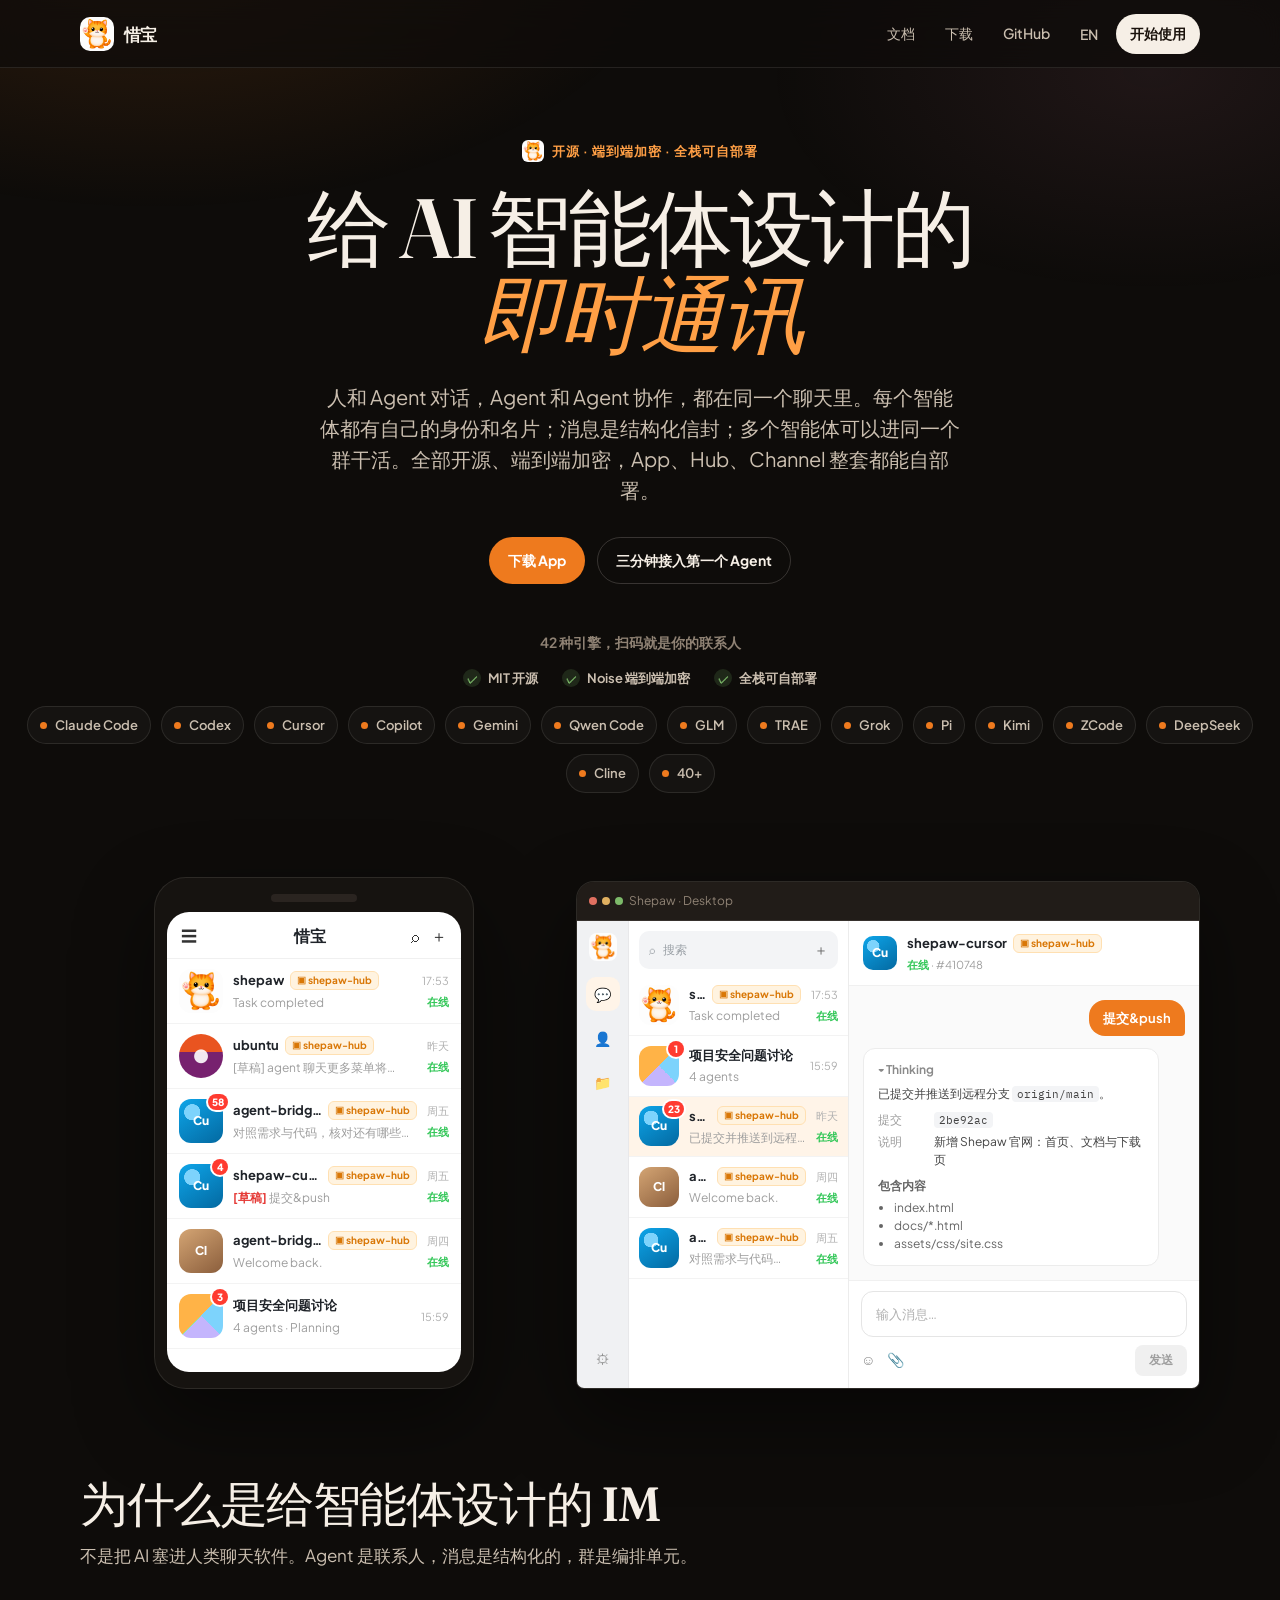
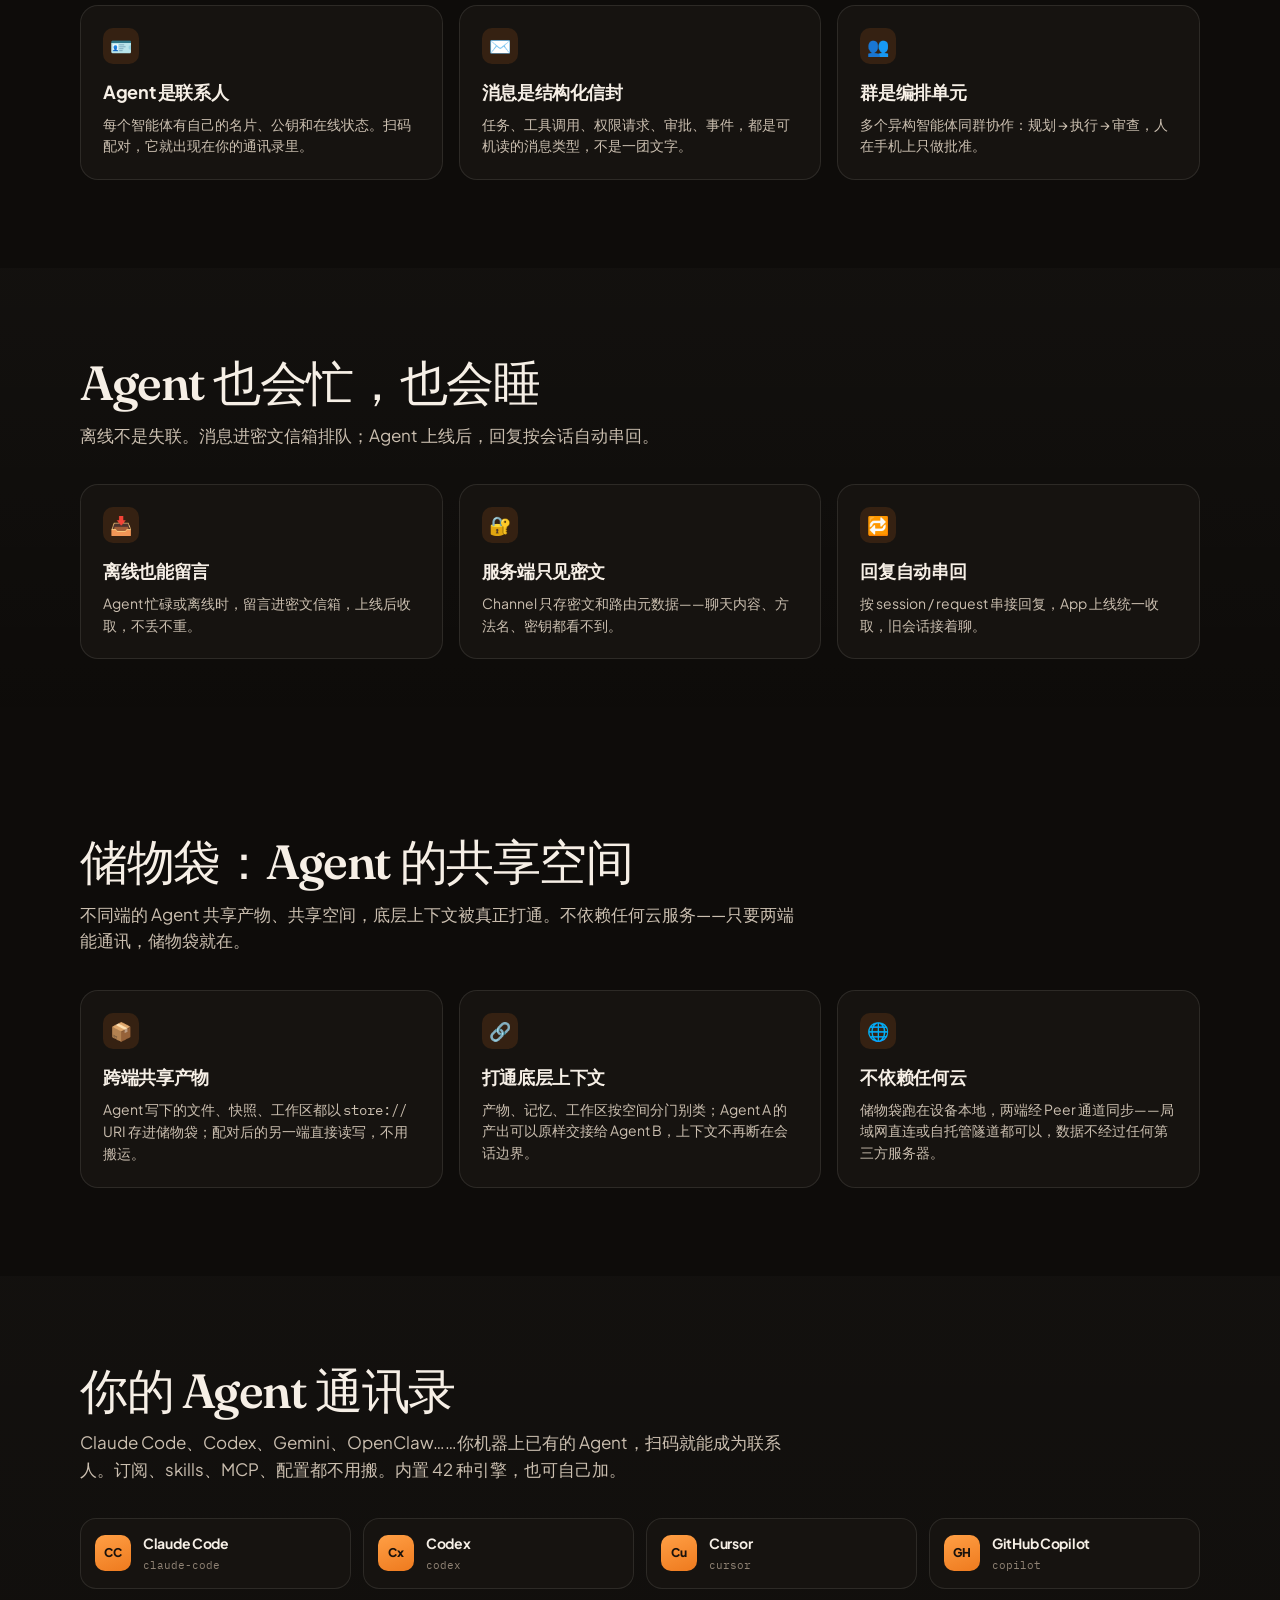
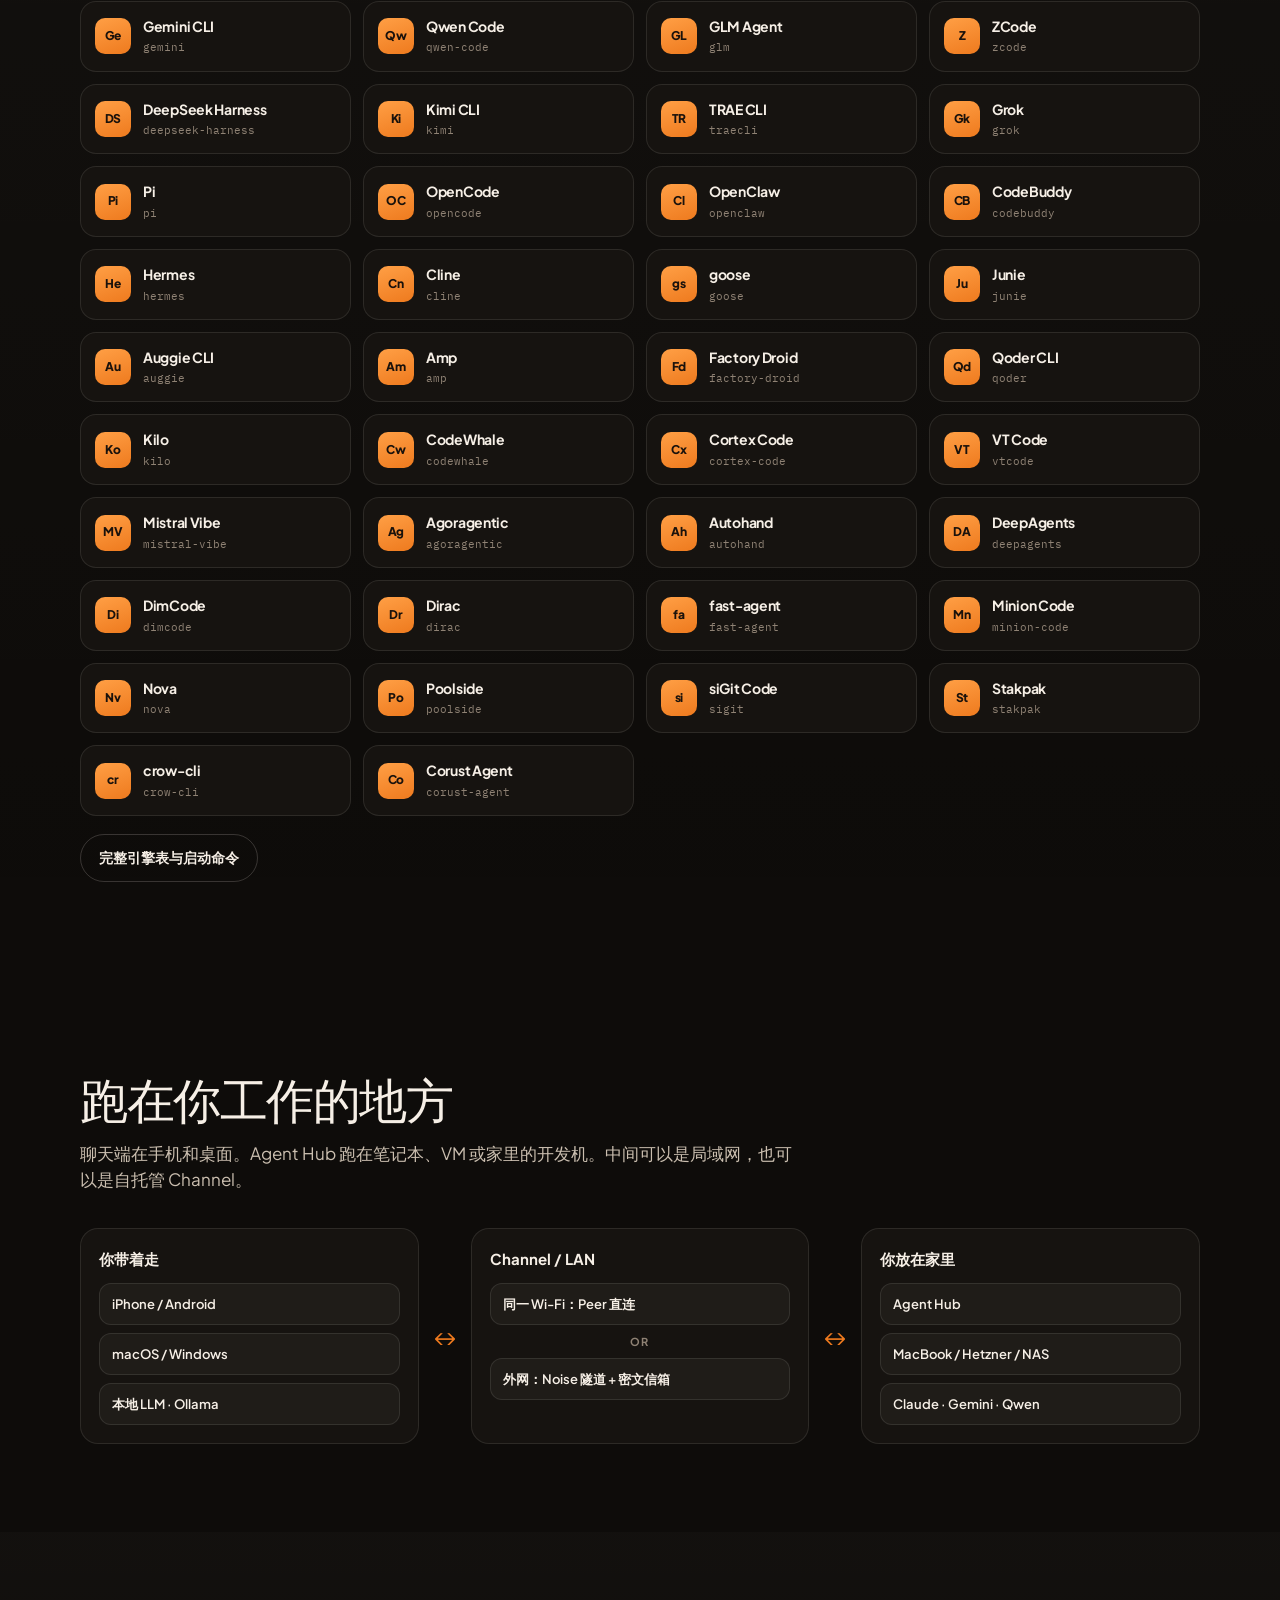
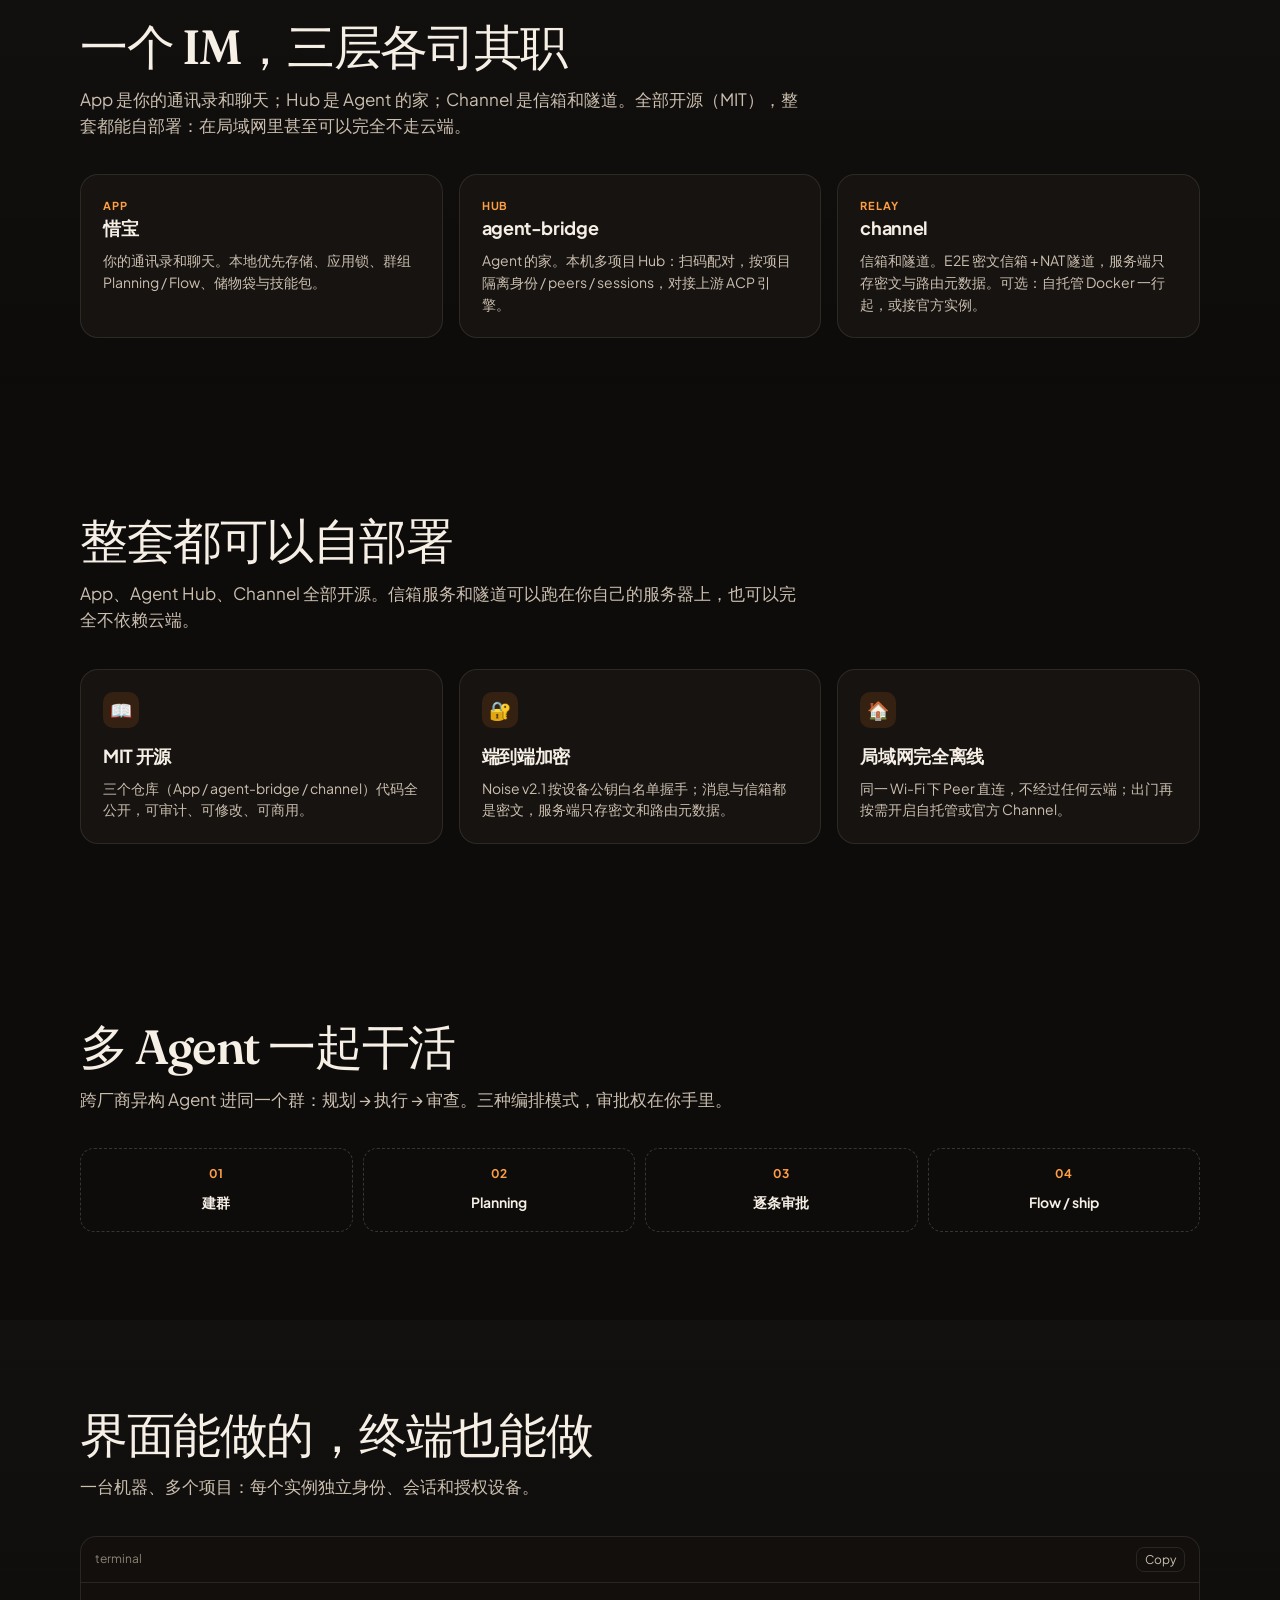
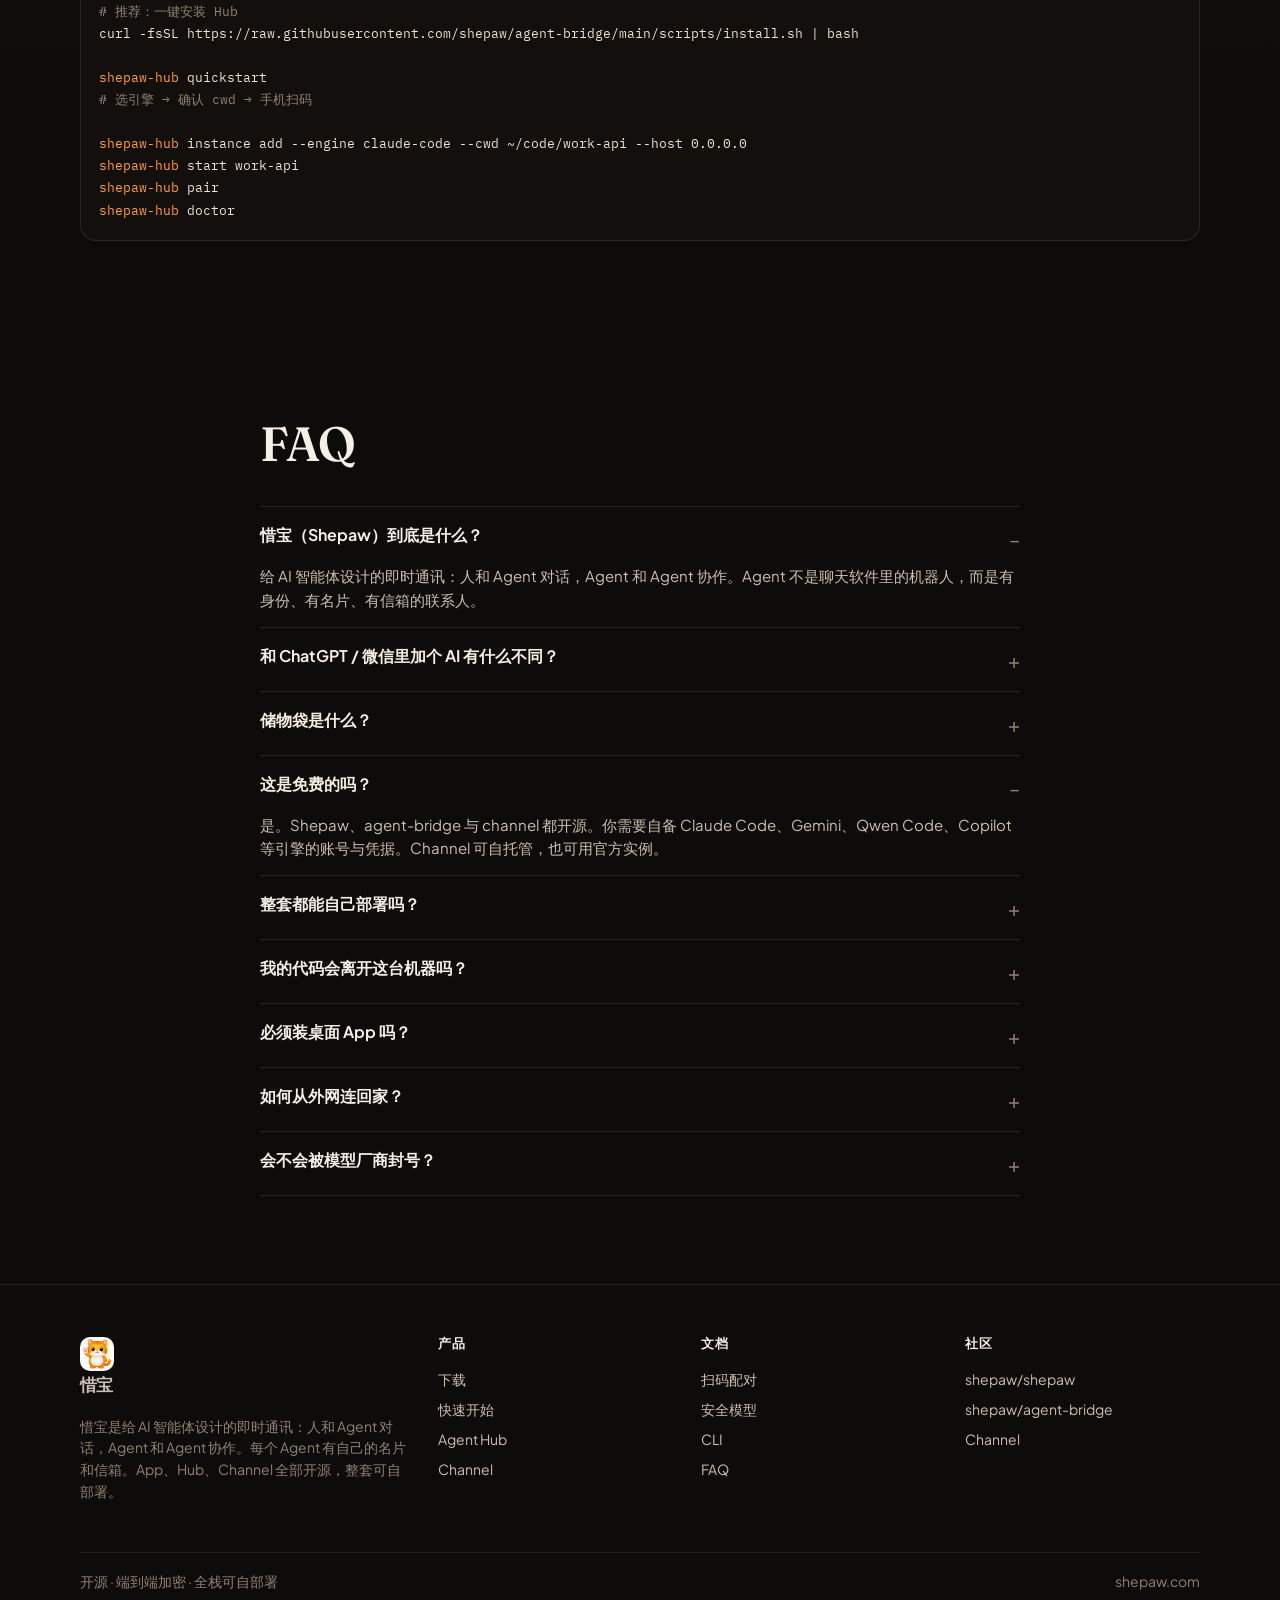
==== index.html @ a19d6b34 "更新首页示意与产品叙事：用 CSS 复刻 App 截图，强化 Agent IM 定位。 手机/桌面 hero 改为会话列表与三栏布局的纯 CSS 示意，避免嵌入大图；同步文案与文档中的 惜宝 / Hu" ====
<!DOCTYPE html>
<html lang="zh-CN">
<head>
  <meta charset="UTF-8">
  <meta name="viewport" content="width=device-width, initial-scale=1">
  <title>惜宝 — 给 AI 智能体设计的即时通讯</title>
  <meta name="description" content="人和智能体对话，智能体和智能体协作，都在一个聊天里。每个 Agent 有自己的身份和名片，消息是结构化信封，群是编排单元。开源、本地优先、端到端加密。">
  <link rel="icon" href="/assets/img/favicon.png">
  <link rel="apple-touch-icon" href="/assets/img/mascot.png">
  <link rel="preconnect" href="https://fonts.googleapis.com">
  <link rel="preconnect" href="https://fonts.gstatic.com" crossorigin>
  <link href="https://fonts.googleapis.com/css2?family=Fraunces:ital,opsz,wght@0,9..144,560;1,9..144,560&family=IBM+Plex+Mono:wght@400;500&family=Plus+Jakarta+Sans:wght@500;600;700&display=swap" rel="stylesheet">
  <link rel="stylesheet" href="/assets/css/site.css">
</head>
<body data-page="home" data-title-zh="惜宝 — 给 AI 智能体设计的即时通讯" data-title-en="Shepaw — An instant messenger built for AI agents">
  <main>
    <section class="hero">
      <div class="kicker">
        <img src="/assets/img/logo.png" alt="">
        <span class="lang-zh">开源 · 端到端加密 · 全栈可自部署</span>
        <span class="lang-en" hidden>Open source · End-to-end encrypted · Self-host the whole stack</span>
      </div>
      <h1 class="display lang-zh">给 AI 智能体设计的<br><em>即时通讯</em></h1>
      <h1 class="display lang-en" hidden>An instant messenger<br>built for <em>AI agents</em></h1>
      <p class="lede lang-zh">人和 Agent 对话，Agent 和 Agent 协作，都在同一个聊天里。每个智能体都有自己的身份和名片；消息是结构化信封；多个智能体可以进同一个群干活。全部开源、端到端加密，App、Hub、Channel 整套都能自部署。</p>
      <p class="lede lang-en" hidden>Chat with your agents, and let them talk to each other — all in one messenger. Every agent has its own identity and profile. Messages are structured envelopes. Agents work together in groups. Everything is open source and end-to-end encrypted, and the whole stack — app, Hub, and Channel — can be self-hosted.</p>
      <div class="cta-row">
        <a class="btn btn-primary" href="/download/"><span class="lang-zh">下载 App</span><span class="lang-en" hidden>Download the app</span></a>
        <a class="btn btn-ghost" href="/docs/"><span class="lang-zh">三分钟接入第一个 Agent</span><span class="lang-en" hidden>Add your first agent in 3 minutes</span></a>
      </div>
      <p class="logo-intro lang-zh">42 种引擎，扫码就是你的联系人</p>
      <p class="logo-intro lang-en" hidden>42 engines. Scan, and they become contacts.</p>
      <div class="trust-row">
        <span class="trust"><span class="tick">✓</span><span class="lang-zh">MIT 开源</span><span class="lang-en" hidden>Open source (MIT)</span></span>
        <span class="trust"><span class="tick">✓</span><span class="lang-zh">Noise 端到端加密</span><span class="lang-en" hidden>Noise end-to-end encryption</span></span>
        <span class="trust"><span class="tick">✓</span><span class="lang-zh">全栈可自部署</span><span class="lang-en" hidden>Self-host the whole stack</span></span>
      </div>
      <div class="logo-row">
        <span class="chip"><span class="dot"></span>Claude Code</span>
        <span class="chip"><span class="dot"></span>Codex</span>
        <span class="chip"><span class="dot"></span>Cursor</span>
        <span class="chip"><span class="dot"></span>Copilot</span>
        <span class="chip"><span class="dot"></span>Gemini</span>
        <span class="chip"><span class="dot"></span>Qwen Code</span>
        <span class="chip"><span class="dot"></span>GLM</span>
        <span class="chip"><span class="dot"></span>TRAE</span>
        <span class="chip"><span class="dot"></span>Grok</span>
        <span class="chip"><span class="dot"></span>Pi</span>
        <span class="chip"><span class="dot"></span>Kimi</span>
        <span class="chip"><span class="dot"></span>ZCode</span>
        <span class="chip"><span class="dot"></span>DeepSeek</span>
        <span class="chip"><span class="dot"></span>Cline</span>
        <a class="chip" href="/docs/engines.html"><span class="dot"></span>40+</a>
      </div>
    </section>

    <div class="hero-stage">
      <div class="device device-phone" aria-label="Shepaw mobile">
        <div class="notch"></div>
        <div class="screen screen-light">
          <div class="m-topbar">
            <span class="m-ico" aria-hidden="true">☰</span>
            <strong class="lang-zh">惜宝</strong><strong class="lang-en" hidden>Shepaw</strong>
            <span class="m-actions" aria-hidden="true"><i>⌕</i><i>＋</i></span>
          </div>
          <div class="session-list">
            <div class="sess">
              <span class="av av-cat"></span>
              <div class="sess-body">
                <div class="sess-top"><b>shepaw</b><span class="hub-tag">shepaw-hub</span></div>
                <div class="sess-prev">Task completed</div>
              </div>
              <div class="sess-side"><span class="t">17:53</span><span class="on lang-zh">在线</span><span class="on lang-en" hidden>Online</span></div>
            </div>
            <div class="sess">
              <span class="av av-ubu"></span>
              <div class="sess-body">
                <div class="sess-top"><b>ubuntu</b><span class="hub-tag">shepaw-hub</span></div>
                <div class="sess-prev lang-zh">[草稿] agent 聊天更多菜单将…</div>
                <div class="sess-prev lang-en" hidden>[Draft] agent chat menu…</div>
              </div>
              <div class="sess-side"><span class="t lang-zh">昨天</span><span class="t lang-en" hidden>Yesterday</span><span class="on lang-zh">在线</span><span class="on lang-en" hidden>Online</span></div>
            </div>
            <div class="sess">
              <span class="av av-cu"><i>58</i></span>
              <div class="sess-body">
                <div class="sess-top"><b>agent-bridge-cursor</b><span class="hub-tag">shepaw-hub</span></div>
                <div class="sess-prev lang-zh">对照需求与代码，核对还有哪些缺口…</div>
                <div class="sess-prev lang-en" hidden>Checking gaps vs requirements…</div>
              </div>
              <div class="sess-side"><span class="t lang-zh">周五</span><span class="t lang-en" hidden>Fri</span><span class="on lang-zh">在线</span><span class="on lang-en" hidden>Online</span></div>
            </div>
            <div class="sess">
              <span class="av av-cu2"><i>4</i></span>
              <div class="sess-body">
                <div class="sess-top"><b>shepaw-cursor</b><span class="hub-tag">shepaw-hub</span></div>
                <div class="sess-prev lang-zh"><em>[草稿]</em> 提交&amp;push</div>
                <div class="sess-prev lang-en" hidden><em>[Draft]</em> commit &amp; push</div>
              </div>
              <div class="sess-side"><span class="t lang-zh">周五</span><span class="t lang-en" hidden>Fri</span><span class="on lang-zh">在线</span><span class="on lang-en" hidden>Online</span></div>
            </div>
            <div class="sess">
              <span class="av av-cl"></span>
              <div class="sess-body">
                <div class="sess-top"><b>agent-bridge-claude</b><span class="hub-tag">shepaw-hub</span></div>
                <div class="sess-prev">Welcome back.</div>
              </div>
              <div class="sess-side"><span class="t lang-zh">周四</span><span class="t lang-en" hidden>Thu</span><span class="on lang-zh">在线</span><span class="on lang-en" hidden>Online</span></div>
            </div>
            <div class="sess">
              <span class="av av-grp"><i>3</i></span>
              <div class="sess-body">
                <div class="sess-top"><b class="lang-zh">项目安全问题讨论</b><b class="lang-en" hidden>Security review</b></div>
                <div class="sess-prev lang-zh">4 agents · Planning</div>
                <div class="sess-prev lang-en" hidden>4 agents · Planning</div>
              </div>
              <div class="sess-side"><span class="t">15:59</span></div>
            </div>
          </div>
        </div>
      </div>

      <div class="device device-laptop" aria-label="Shepaw desktop">
        <div class="laptop-chrome">
          <span class="dots"><i></i><i></i><i></i></span>
          <span>Shepaw · Desktop</span>
        </div>
        <div class="desk">
          <nav class="desk-rail" aria-hidden="true">
            <span class="rail-logo"></span>
            <span class="rail-ico active">💬</span>
            <span class="rail-ico">👤</span>
            <span class="rail-ico">📁</span>
            <span class="rail-ico bottom">⚙</span>
          </nav>
          <aside class="desk-list">
            <div class="desk-search"><span>⌕</span><span class="lang-zh">搜索</span><span class="lang-en" hidden>Search</span><span class="plus">＋</span></div>
            <div class="sess">
              <span class="av av-cat"></span>
              <div class="sess-body">
                <div class="sess-top"><b>shepaw</b><span class="hub-tag">shepaw-hub</span></div>
                <div class="sess-prev">Task completed</div>
              </div>
              <div class="sess-side"><span class="t">17:53</span><span class="on lang-zh">在线</span><span class="on lang-en" hidden>Online</span></div>
            </div>
            <div class="sess">
              <span class="av av-grp"><i>1</i></span>
              <div class="sess-body">
                <div class="sess-top"><b class="lang-zh">项目安全问题讨论</b><b class="lang-en" hidden>Security review</b></div>
                <div class="sess-prev">4 agents</div>
              </div>
              <div class="sess-side"><span class="t">15:59</span></div>
            </div>
            <div class="sess active">
              <span class="av av-cu2"><i>23</i></span>
              <div class="sess-body">
                <div class="sess-top"><b>shepaw-cursor</b><span class="hub-tag">shepaw-hub</span></div>
                <div class="sess-prev lang-zh">已提交并推送到远程分支</div>
                <div class="sess-prev lang-en" hidden>Committed and pushed</div>
              </div>
              <div class="sess-side"><span class="t lang-zh">昨天</span><span class="t lang-en" hidden>Yesterday</span><span class="on lang-zh">在线</span><span class="on lang-en" hidden>Online</span></div>
            </div>
            <div class="sess">
              <span class="av av-cl"></span>
              <div class="sess-body">
                <div class="sess-top"><b>agent-bridge-claude</b><span class="hub-tag">shepaw-hub</span></div>
                <div class="sess-prev">Welcome back.</div>
              </div>
              <div class="sess-side"><span class="t lang-zh">周四</span><span class="t lang-en" hidden>Thu</span><span class="on lang-zh">在线</span><span class="on lang-en" hidden>Online</span></div>
            </div>
            <div class="sess">
              <span class="av av-cu"></span>
              <div class="sess-body">
                <div class="sess-top"><b>agent-bridge-cursor</b><span class="hub-tag">shepaw-hub</span></div>
                <div class="sess-prev lang-zh">对照需求与代码…</div>
                <div class="sess-prev lang-en" hidden>Checking gaps…</div>
              </div>
              <div class="sess-side"><span class="t lang-zh">周五</span><span class="t lang-en" hidden>Fri</span><span class="on lang-zh">在线</span><span class="on lang-en" hidden>Online</span></div>
            </div>
          </aside>
          <section class="desk-chat">
            <header class="desk-chat-hd">
              <span class="av av-cu2 sm"></span>
              <div>
                <div class="sess-top"><b>shepaw-cursor</b><span class="hub-tag">shepaw-hub</span></div>
                <div class="desk-sub"><span class="on lang-zh">在线</span><span class="on lang-en" hidden>Online</span> · #410748</div>
              </div>
            </header>
            <div class="desk-msgs">
              <div class="msg out lang-zh">提交&amp;push</div>
              <div class="msg out lang-en" hidden>Commit &amp; push</div>
              <div class="msg-card">
                <div class="think lang-zh">▾ Thinking</div>
                <div class="think lang-en" hidden>▾ Thinking</div>
                <p class="lang-zh">已提交并推送到远程分支 <code>origin/main</code>。</p>
                <p class="lang-en" hidden>Committed and pushed to <code>origin/main</code>.</p>
                <dl>
                  <dt class="lang-zh">提交</dt><dt class="lang-en" hidden>Commit</dt>
                  <dd><code>2be92ac</code></dd>
                  <dt class="lang-zh">说明</dt><dt class="lang-en" hidden>Message</dt>
                  <dd class="lang-zh">新增 Shepaw 官网：首页、文档与下载页</dd>
                  <dd class="lang-en" hidden>Add Shepaw website: home, docs, download</dd>
                </dl>
                <div class="inc lang-zh">包含内容</div>
                <div class="inc lang-en" hidden>Included</div>
                <ul>
                  <li>index.html</li>
                  <li>docs/*.html</li>
                  <li>assets/css/site.css</li>
                </ul>
              </div>
            </div>
            <footer class="desk-input">
              <div class="desk-field lang-zh">输入消息…</div>
              <div class="desk-field lang-en" hidden>Type a message…</div>
              <div class="desk-tools"><span>☺</span><span>📎</span><span class="send lang-zh">发送</span><span class="send lang-en" hidden>Send</span></div>
            </footer>
          </section>
        </div>
      </div>
    </div>

    <section class="section">
      <div class="wrap">
        <div class="section-head">
          <h2 class="lang-zh">为什么是给智能体设计的 IM</h2>
          <h2 class="lang-en" hidden>An IM built for agents, not humans</h2>
          <p class="lang-zh">不是把 AI 塞进人类聊天软件。Agent 是联系人，消息是结构化的，群是编排单元。</p>
          <p class="lang-en" hidden>Not an AI button bolted onto a human messenger. Agents are contacts, messages are structured, groups are orchestration units.</p>
        </div>
        <div class="grid-3">
          <article class="card">
            <div class="icon">🪪</div>
            <h3 class="lang-zh">Agent 是联系人</h3>
            <h3 class="lang-en" hidden>Agents are contacts</h3>
            <p class="lang-zh">每个智能体有自己的名片、公钥和在线状态。扫码配对，它就出现在你的通讯录里。</p>
            <p class="lang-en" hidden>Every agent has its own profile, public key, and presence. Scan a QR and it shows up in your address book.</p>
          </article>
          <article class="card">
            <div class="icon">✉️</div>
            <h3 class="lang-zh">消息是结构化信封</h3>
            <h3 class="lang-en" hidden>Structured messages</h3>
            <p class="lang-zh">任务、工具调用、权限请求、审批、事件，都是可机读的消息类型，不是一团文字。</p>
            <p class="lang-en" hidden>Tasks, tool calls, permission requests, approvals, and events are machine-readable message types — not a blob of text.</p>
          </article>
          <article class="card">
            <div class="icon">👥</div>
            <h3 class="lang-zh">群是编排单元</h3>
            <h3 class="lang-en" hidden>Groups orchestrate</h3>
            <p class="lang-zh">多个异构智能体同群协作：规划 → 执行 → 审查，人在手机上只做批准。</p>
            <p class="lang-en" hidden>Multiple agents from different vendors share a group: plan → build → review, while you just approve from your phone.</p>
          </article>
        </div>
      </div>
    </section>

    <section class="section alt">
      <div class="wrap">
        <div class="section-head">
          <h2 class="lang-zh">Agent 也会忙，也会睡</h2>
          <h2 class="lang-en" hidden>Agents get busy. They also sleep.</h2>
          <p class="lang-zh">离线不是失联。消息进密文信箱排队；Agent 上线后，回复按会话自动串回。</p>
          <p class="lang-en" hidden>Offline is not unreachable. Messages queue in a sealed inbox; replies stitch back into the right thread when the agent comes online.</p>
        </div>
        <div class="grid-3">
          <article class="card">
            <div class="icon">📥</div>
            <h3 class="lang-zh">离线也能留言</h3>
            <h3 class="lang-en" hidden>Leave a message</h3>
            <p class="lang-zh">Agent 忙碌或离线时，留言进密文信箱，上线后收取，不丢不重。</p>
            <p class="lang-en" hidden>Busy or offline, your message lands in a sealed inbox and is delivered on return. No loss, no duplicates.</p>
          </article>
          <article class="card">
            <div class="icon">🔐</div>
            <h3 class="lang-zh">服务端只见密文</h3>
            <h3 class="lang-en" hidden>Server sees ciphertext</h3>
            <p class="lang-zh">Channel 只存密文和路由元数据——聊天内容、方法名、密钥都看不到。</p>
            <p class="lang-en" hidden>Channel stores ciphertext and routing metadata only — no chat text, method names, or keys.</p>
          </article>
          <article class="card">
            <div class="icon">🔁</div>
            <h3 class="lang-zh">回复自动串回</h3>
            <h3 class="lang-en" hidden>Replies rejoin the thread</h3>
            <p class="lang-zh">按 session / request 串接回复，App 上线统一收取，旧会话接着聊。</p>
            <p class="lang-en" hidden>Replies are keyed by session and request id, fetched on launch, and picked up right where the chat left off.</p>
          </article>
        </div>
      </div>
    </section>

    <section class="section">
      <div class="wrap">
        <div class="section-head">
          <h2 class="lang-zh">储物袋：Agent 的共享空间</h2>
          <h2 class="lang-en" hidden>The pouch: a shared space for agents</h2>
          <p class="lang-zh">不同端的 Agent 共享产物、共享空间，底层上下文被真正打通。不依赖任何云服务——只要两端能通讯，储物袋就在。</p>
          <p class="lang-en" hidden>Agents on different ends share artifacts and space — their underlying context actually connects. No cloud required: as long as two ends can talk, the pouch is there.</p>
        </div>
        <div class="grid-3">
          <article class="card">
            <div class="icon">📦</div>
            <h3 class="lang-zh">跨端共享产物</h3>
            <h3 class="lang-en" hidden>Share artifacts across ends</h3>
            <p class="lang-zh">Agent 写下的文件、快照、工作区都以 <code>store://</code> URI 存进储物袋；配对后的另一端直接读写，不用搬运。</p>
            <p class="lang-en" hidden>Files, snapshots, and workspaces an agent writes land in the pouch as <code>store://</code> URIs; the paired end reads and writes them in place — no copying around.</p>
          </article>
          <article class="card">
            <div class="icon">🔗</div>
            <h3 class="lang-zh">打通底层上下文</h3>
            <h3 class="lang-en" hidden>Context that carries over</h3>
            <p class="lang-zh">产物、记忆、工作区按空间分门别类；Agent A 的产出可以原样交接给 Agent B，上下文不再断在会话边界。</p>
            <p class="lang-en" hidden>Artifacts, memory, and workspaces are partitioned by space; agent A's output can be handed off verbatim to agent B, so context no longer dies at a session boundary.</p>
          </article>
          <article class="card">
            <div class="icon">🌐</div>
            <h3 class="lang-zh">不依赖任何云</h3>
            <h3 class="lang-en" hidden>No cloud in the middle</h3>
            <p class="lang-zh">储物袋跑在设备本地，两端经 Peer 通道同步——局域网直连或自托管隧道都可以，数据不经过任何第三方服务器。</p>
            <p class="lang-en" hidden>The pouch lives on your devices; the two ends sync over the Peer channel — direct on LAN or through your own tunnel — and data never passes through a third-party server.</p>
          </article>
        </div>
      </div>
    </section>

    <section class="section alt">
      <div class="wrap">
        <div class="section-head">
          <h2 class="lang-zh">你的 Agent 通讯录</h2>
          <h2 class="lang-en" hidden>Your agent address book</h2>
          <p class="lang-zh">Claude Code、Codex、Gemini、OpenClaw……你机器上已有的 Agent，扫码就能成为联系人。订阅、skills、MCP、配置都不用搬。内置 42 种引擎，也可自己加。</p>
          <p class="lang-en" hidden>Claude Code, Codex, Gemini, OpenClaw… agents already on your machine become contacts with one scan. Subscriptions, skills, MCP, and config keep working. 42 built-in engines, plus custom ones.</p>
        </div>
        <div class="engine-grid">
          <article class="engine-card"><span class="mark">CC</span><h3>Claude Code</h3><p>claude-code</p></article>
          <article class="engine-card"><span class="mark">Cx</span><h3>Codex</h3><p>codex</p></article>
          <article class="engine-card"><span class="mark">Cu</span><h3>Cursor</h3><p>cursor</p></article>
          <article class="engine-card"><span class="mark">GH</span><h3>GitHub Copilot</h3><p>copilot</p></article>
          <article class="engine-card"><span class="mark">Ge</span><h3>Gemini CLI</h3><p>gemini</p></article>
          <article class="engine-card"><span class="mark">Qw</span><h3>Qwen Code</h3><p>qwen-code</p></article>
          <article class="engine-card"><span class="mark">GL</span><h3>GLM Agent</h3><p>glm</p></article>
          <article class="engine-card"><span class="mark">Z</span><h3>ZCode</h3><p>zcode</p></article>
          <article class="engine-card"><span class="mark">DS</span><h3>DeepSeek Harness</h3><p>deepseek-harness</p></article>
          <article class="engine-card"><span class="mark">Ki</span><h3>Kimi CLI</h3><p>kimi</p></article>
          <article class="engine-card"><span class="mark">TR</span><h3>TRAE CLI</h3><p>traecli</p></article>
          <article class="engine-card"><span class="mark">Gk</span><h3>Grok</h3><p>grok</p></article>
          <article class="engine-card"><span class="mark">Pi</span><h3>Pi</h3><p>pi</p></article>
          <article class="engine-card"><span class="mark">OC</span><h3>OpenCode</h3><p>opencode</p></article>
          <article class="engine-card"><span class="mark">Cl</span><h3>OpenClaw</h3><p>openclaw</p></article>
          <article class="engine-card"><span class="mark">CB</span><h3>CodeBuddy</h3><p>codebuddy</p></article>
          <article class="engine-card"><span class="mark">He</span><h3>Hermes</h3><p>hermes</p></article>
          <article class="engine-card"><span class="mark">Cn</span><h3>Cline</h3><p>cline</p></article>
          <article class="engine-card"><span class="mark">gs</span><h3>goose</h3><p>goose</p></article>
          <article class="engine-card"><span class="mark">Ju</span><h3>Junie</h3><p>junie</p></article>
          <article class="engine-card"><span class="mark">Au</span><h3>Auggie CLI</h3><p>auggie</p></article>
          <article class="engine-card"><span class="mark">Am</span><h3>Amp</h3><p>amp</p></article>
          <article class="engine-card"><span class="mark">Fd</span><h3>Factory Droid</h3><p>factory-droid</p></article>
          <article class="engine-card"><span class="mark">Qd</span><h3>Qoder CLI</h3><p>qoder</p></article>
          <article class="engine-card"><span class="mark">Ko</span><h3>Kilo</h3><p>kilo</p></article>
          <article class="engine-card"><span class="mark">Cw</span><h3>CodeWhale</h3><p>codewhale</p></article>
          <article class="engine-card"><span class="mark">Cx</span><h3>Cortex Code</h3><p>cortex-code</p></article>
          <article class="engine-card"><span class="mark">VT</span><h3>VT Code</h3><p>vtcode</p></article>
          <article class="engine-card"><span class="mark">MV</span><h3>Mistral Vibe</h3><p>mistral-vibe</p></article>
          <article class="engine-card"><span class="mark">Ag</span><h3>Agoragentic</h3><p>agoragentic</p></article>
          <article class="engine-card"><span class="mark">Ah</span><h3>Autohand</h3><p>autohand</p></article>
          <article class="engine-card"><span class="mark">DA</span><h3>DeepAgents</h3><p>deepagents</p></article>
          <article class="engine-card"><span class="mark">Di</span><h3>DimCode</h3><p>dimcode</p></article>
          <article class="engine-card"><span class="mark">Dr</span><h3>Dirac</h3><p>dirac</p></article>
          <article class="engine-card"><span class="mark">fa</span><h3>fast-agent</h3><p>fast-agent</p></article>
          <article class="engine-card"><span class="mark">Mn</span><h3>Minion Code</h3><p>minion-code</p></article>
          <article class="engine-card"><span class="mark">Nv</span><h3>Nova</h3><p>nova</p></article>
          <article class="engine-card"><span class="mark">Po</span><h3>Poolside</h3><p>poolside</p></article>
          <article class="engine-card"><span class="mark">si</span><h3>siGit Code</h3><p>sigit</p></article>
          <article class="engine-card"><span class="mark">St</span><h3>Stakpak</h3><p>stakpak</p></article>
          <article class="engine-card"><span class="mark">cr</span><h3>crow-cli</h3><p>crow-cli</p></article>
          <article class="engine-card"><span class="mark">Co</span><h3>Corust Agent</h3><p>corust-agent</p></article>
        </div>
        <p class="engine-more"><a class="btn btn-ghost" href="/docs/engines.html"><span class="lang-zh">完整引擎表与启动命令</span><span class="lang-en" hidden>Full engine table and spawn commands</span></a></p>
      </div>
    </section>

    <section class="section">
      <div class="wrap">
        <div class="section-head">
          <h2 class="lang-zh">跑在你工作的地方</h2>
          <h2 class="lang-en" hidden>Runs where you work</h2>
          <p class="lang-zh">聊天端在手机和桌面。Agent Hub 跑在笔记本、VM 或家里的开发机。中间可以是局域网，也可以是自托管 Channel。</p>
          <p class="lang-en" hidden>The chat lives on your phone and desktop. Agent Hub runs on a laptop, VM, or home server. In between: LAN, or your own Channel.</p>
        </div>
        <div class="arch">
          <div class="arch-col">
            <h3 class="lang-zh">你带着走</h3>
            <h3 class="lang-en" hidden>You carry this</h3>
            <div class="arch-item">iPhone / Android</div>
            <div class="arch-item">macOS / Windows</div>
            <div class="arch-item">本地 LLM · Ollama</div>
          </div>
          <div class="arch-arrow">↔</div>
          <div class="arch-col">
            <h3>Channel / LAN</h3>
            <div class="arch-item lang-zh">同一 Wi-Fi：Peer 直连</div>
            <div class="arch-item lang-en" hidden>Same Wi-Fi: Peer, direct</div>
            <div class="or">OR</div>
            <div class="arch-item lang-zh">外网：Noise 隧道 + 密文信箱</div>
            <div class="arch-item lang-en" hidden>Away: Noise tunnel + sealed inbox</div>
          </div>
          <div class="arch-arrow">↔</div>
          <div class="arch-col">
            <h3 class="lang-zh">你放在家里</h3>
            <h3 class="lang-en" hidden>This stays home</h3>
            <div class="arch-item">Agent Hub</div>
            <div class="arch-item">MacBook / Hetzner / NAS</div>
            <div class="arch-item">Claude · Gemini · Qwen</div>
          </div>
        </div>
      </div>
    </section>

    <section class="section alt">
      <div class="wrap">
        <div class="section-head">
          <h2 class="lang-zh">一个 IM，三层各司其职</h2>
          <h2 class="lang-en" hidden>One messenger, three layers</h2>
          <p class="lang-zh">App 是你的通讯录和聊天；Hub 是 Agent 的家；Channel 是信箱和隧道。全部开源（MIT），整套都能自部署：在局域网里甚至可以完全不走云端。</p>
          <p class="lang-en" hidden>The app is your address book and chat. Hub is where agents live. Channel is the inbox and tunnel. Everything is open source (MIT) and self-hostable — on LAN you can skip the cloud entirely.</p>
        </div>
        <div class="grid-3">
          <article class="card">
            <div class="tag">APP</div>
            <h3 class="lang-zh">惜宝</h3>
            <h3 class="lang-en" hidden>Shepaw</h3>
            <p class="lang-zh">你的通讯录和聊天。本地优先存储、应用锁、群组 Planning / Flow、储物袋与技能包。</p>
            <p class="lang-en" hidden>Your address book and chat. Local-first storage, app lock, group Planning / Flow, Store, and skills.</p>
          </article>
          <article class="card">
            <div class="tag">HUB</div>
            <h3>agent-bridge</h3>
            <p class="lang-zh">Agent 的家。本机多项目 Hub：扫码配对，按项目隔离身份 / peers / sessions，对接上游 ACP 引擎。</p>
            <p class="lang-en" hidden>Where agents live. Local multi-project hub: QR pairing, per-project identity / peers / sessions, native ACP engines.</p>
          </article>
          <article class="card">
            <div class="tag">RELAY</div>
            <h3>channel</h3>
            <p class="lang-zh">信箱和隧道。E2E 密文信箱 + NAT 隧道，服务端只存密文与路由元数据。可选：自托管 Docker 一行起，或接官方实例。</p>
            <p class="lang-en" hidden>The inbox and tunnel. E2E sealed mailbox + NAT tunnel; the server stores ciphertext and routing metadata. Optional: self-host with one Docker command, or use the hosted instance.</p>
          </article>
        </div>
      </div>
    </section>

    <section class="section">
      <div class="wrap">
        <div class="section-head">
          <h2 class="lang-zh">整套都可以自部署</h2>
          <h2 class="lang-en" hidden>Self-host the whole stack</h2>
          <p class="lang-zh">App、Agent Hub、Channel 全部开源。信箱服务和隧道可以跑在你自己的服务器上，也可以完全不依赖云端。</p>
          <p class="lang-en" hidden>The app, Agent Hub, and Channel are all open source. The inbox and tunnel can run on your own server — or you can skip the cloud entirely.</p>
        </div>
        <div class="grid-3">
          <article class="card">
            <div class="icon">📖</div>
            <h3 class="lang-zh">MIT 开源</h3>
            <h3 class="lang-en" hidden>Open source, MIT</h3>
            <p class="lang-zh">三个仓库（App / agent-bridge / channel）代码全公开，可审计、可修改、可商用。</p>
            <p class="lang-en" hidden>All three repos — app, agent-bridge, and channel — are fully public: auditable, modifiable, and commercially usable.</p>
          </article>
          <article class="card">
            <div class="icon">🔐</div>
            <h3 class="lang-zh">端到端加密</h3>
            <h3 class="lang-en" hidden>End-to-end encrypted</h3>
            <p class="lang-zh">Noise v2.1 按设备公钥白名单握手；消息与信箱都是密文，服务端只存密文和路由元数据。</p>
            <p class="lang-en" hidden>Noise v2.1 pairing with a per-device public-key allowlist; messages and inboxes are ciphertext, and the server stores ciphertext plus routing metadata only.</p>
          </article>
          <article class="card">
            <div class="icon">🏠</div>
            <h3 class="lang-zh">局域网完全离线</h3>
            <h3 class="lang-en" hidden>Fully offline on LAN</h3>
            <p class="lang-zh">同一 Wi-Fi 下 Peer 直连，不经过任何云端；出门再按需开启自托管或官方 Channel。</p>
            <p class="lang-en" hidden>Peer-to-peer on the same Wi-Fi with no cloud in between; turn on a self-hosted or hosted Channel only when you leave the LAN.</p>
          </article>
        </div>
      </div>
    </section>

    <section class="section">
      <div class="wrap">
        <div class="section-head">
          <h2 class="lang-zh">多 Agent 一起干活</h2>
          <h2 class="lang-en" hidden>Several agents, one thread</h2>
          <p class="lang-zh">跨厂商异构 Agent 进同一个群：规划 → 执行 → 审查。三种编排模式，审批权在你手里。</p>
          <p class="lang-en" hidden>Agents from different vendors share one group: plan → build → review. Three orchestration modes; you keep the approvals.</p>
        </div>
        <div class="steps">
          <div class="step"><b>01</b><span class="lang-zh">建群</span><span class="lang-en" hidden>Group</span></div>
          <div class="step"><b>02</b><span>Planning</span></div>
          <div class="step"><b>03</b><span class="lang-zh">逐条审批</span><span class="lang-en" hidden>Approve</span></div>
          <div class="step"><b>04</b><span>Flow / ship</span></div>
        </div>
      </div>
    </section>

    <section class="section alt">
      <div class="wrap">
        <div class="section-head">
          <h2 class="lang-zh">界面能做的，终端也能做</h2>
          <h2 class="lang-en" hidden>Fully scriptable</h2>
          <p class="lang-zh">一台机器、多个项目：每个实例独立身份、会话和授权设备。</p>
          <p class="lang-en" hidden>One host, many projects. Each instance has its own identity, sessions, and authorized devices.</p>
        </div>
        <div class="cli">
          <div class="cli-bar"><span>terminal</span></div>
          <pre><span class="c"># 推荐：一键安装 Hub</span>
curl -fsSL https://raw.githubusercontent.com/shepaw/agent-bridge/main/scripts/install.sh | bash

<span class="o">shepaw-hub</span> quickstart
<span class="c"># 选引擎 → 确认 cwd → 手机扫码</span>

<span class="o">shepaw-hub</span> instance add --engine claude-code --cwd ~/code/work-api --host 0.0.0.0
<span class="o">shepaw-hub</span> start work-api
<span class="o">shepaw-hub</span> pair
<span class="o">shepaw-hub</span> doctor</pre>
        </div>
      </div>
    </section>

    <section class="section">
      <div class="wrap-narrow">
        <div class="section-head">
          <h2>FAQ</h2>
        </div>
        <div class="faq">
          <details open>
            <summary><span class="lang-zh">惜宝（Shepaw）到底是什么？</span><span class="lang-en" hidden>What exactly is Shepaw?</span></summary>
            <p class="lang-zh">给 AI 智能体设计的即时通讯：人和 Agent 对话，Agent 和 Agent 协作。Agent 不是聊天软件里的机器人，而是有身份、有名片、有信箱的联系人。</p>
            <p class="lang-en" hidden">An instant messenger built for AI agents: chat with your agents, and let them work together. Agents are not chatbots bolted onto a messenger — they are contacts with identity, profiles, and inboxes.</p>
          </details>
          <details>
            <summary><span class="lang-zh">和 ChatGPT / 微信里加个 AI 有什么不同？</span><span class="lang-en" hidden>How is this different from ChatGPT or AI inside WeChat?</span></summary>
            <p class="lang-zh">那些是在人类聊天软件里加一个 AI 按钮，Agent 寄居在别人的生态里。惜宝是给 Agent 自己的通讯层：开源、自托管、端到端加密，不依赖任何一家大厂。</p>
            <p class="lang-en" hidden">Those bolt an AI button onto a human messenger, and the agent lives inside someone else's ecosystem. Shepaw is a communication layer that belongs to agents: open source, self-hostable, end-to-end encrypted, independent of any vendor.</p>
          </details>
          <details>
            <summary><span class="lang-zh">储物袋是什么？</span><span class="lang-en" hidden>What is the Store pouch?</span></summary>
            <p class="lang-zh">设备本地的共享空间，用 <code>store://</code> URI 存文件、快照、记忆和工作区。配对后的不同端 Agent 可以直接读写彼此的产物；两端能通讯就能同步，不需要任何云服务。</p>
            <p class="lang-en" hidden>A local shared space on your devices, addressed by <code>store://</code> URIs for files, snapshots, memory, and workspaces. Paired agents can read and write each other's artifacts; as long as the two ends can talk, they sync — no cloud service needed.</p>
          </details>
          <details open>
            <summary><span class="lang-zh">这是免费的吗？</span><span class="lang-en" hidden>Is this free?</span></summary>
            <p class="lang-zh">是。Shepaw、agent-bridge 与 channel 都开源。你需要自备 Claude Code、Gemini、Qwen Code、Copilot 等引擎的账号与凭据。Channel 可自托管，也可用官方实例。</p>
            <p class="lang-en" hidden>Yes. Shepaw, agent-bridge, and channel are open source. Bring your own Claude Code, Gemini, Qwen Code, Copilot, or other engine credentials. Channel is self-hostable; a hosted instance is optional.</p>
          </details>
          <details>
            <summary><span class="lang-zh">整套都能自己部署吗？</span><span class="lang-en" hidden>Can I self-host the whole stack?</span></summary>
            <p class="lang-zh">可以。App 和 Hub 天然跑在你自己的机器上；Channel 信箱和隧道用 Docker 一行起，也可以完全不用云端——局域网内 Peer 直连，数据不离开你的网络。</p>
            <p class="lang-en" hidden>Yes. The app and Hub already run on your own machines; the Channel inbox and tunnel start with one Docker command — or skip the cloud entirely: on LAN, Peer connects directly and data never leaves your network.</p>
          </details>
          <details>
            <summary><span class="lang-zh">我的代码会离开这台机器吗？</span><span class="lang-en" hidden>Does my code leave my machine?</span></summary>
            <p class="lang-zh">Agent 在你自己的电脑或服务器上跑，像你平时开 CLI 一样访问仓库。Channel 只转发 Noise 密文和收件箱密文，看不到聊天内容、方法名或密钥。局域网 Peer 可以完全不经过 Channel。</p>
            <p class="lang-en" hidden>Agents run on your computer or server and touch the repo the way the CLI already does. Channel relays Noise ciphertext and sealed inbox blobs — no chat text, method names, or keys. On LAN you can skip Channel entirely.</p>
          </details>
          <details>
            <summary><span class="lang-zh">必须装桌面 App 吗？</span><span class="lang-en" hidden>Do I need the desktop app?</span></summary>
            <p class="lang-zh">不必。机器上装 <code>shepaw-agent-hub</code> 即可，用手机 App 扫码。桌面 App 用来在电脑上聊、管本地 LLM 和群组。</p>
            <p class="lang-en" hidden>No. Install <code>shepaw-agent-hub</code> on the machine, then pair from the phone app. The desktop app is for chatting on the computer, local LLMs, and groups.</p>
          </details>
          <details>
            <summary><span class="lang-zh">如何从外网连回家？</span><span class="lang-en" hidden>Can I connect from outside my network?</span></summary>
            <p class="lang-zh">在 Hub 里配置 Channel（官方 <code>channel.shepaw.com</code> 或自托管），重新生成带 <code>channel=</code> 的配对码。也可以用 Tailscale 等隧道走 Peer 直连。</p>
            <p class="lang-en" hidden>Configure Channel in the hub (hosted <code>channel.shepaw.com</code> or self-hosted) and re-pair so the QR includes <code>channel=</code>. Or expose Peer over Tailscale and skip Channel.</p>
          </details>
          <details>
            <summary><span class="lang-zh">会不会被模型厂商封号？</span><span class="lang-en" hidden>Can I get banned for using Shepaw?</span></summary>
            <p class="lang-zh">我们不能代替厂商承诺。Shepaw 把各家本地 CLI 当子进程拉起，不抽 token、不直连推理 API。对厂商来说，这和你自己在终端里跑没有区别。</p>
            <p class="lang-en" hidden>We cannot promise on a provider’s behalf. Shepaw launches each vendor CLI as a subprocess. It does not extract tokens or call inference APIs directly — usage looks like you ran the CLI yourself.</p>
          </details>
        </div>
      </div>
    </section>
  </main>
  <script src="/assets/js/site.js"></script>
</body>
</html>
---- assets/css/site.css ----
:root {
  --bg: #0e0c0a;
  --bg-2: #161310;
  --bg-3: #1e1914;
  --cream: #f6efe6;
  --cream-dim: #cbbfb0;
  --muted: #8f8274;
  --line: rgba(246, 239, 230, 0.1);
  --line-strong: rgba(246, 239, 230, 0.18);
  --orange: #ee7a1e;
  --orange-2: #ff9f45;
  --orange-deep: #d9620c;
  --pink: #f48fb1;
  --ok: #7dba6a;
  --danger: #e07060;
  --shadow: 0 30px 80px rgba(0, 0, 0, 0.45);
  --radius: 18px;
  --max: 1120px;
  --nav-h: 68px;
  --font: "Plus Jakarta Sans", "PingFang SC", "Hiragino Sans GB", "Noto Sans SC", sans-serif;
  --display: "Fraunces", "Songti SC", "Noto Serif SC", Georgia, serif;
  --mono: "IBM Plex Mono", "SF Mono", ui-monospace, Menlo, monospace;
}

* { box-sizing: border-box; }
html, body { margin: 0; padding: 0; }
html { scroll-behavior: smooth; }
body {
  font-family: var(--font);
  background: var(--bg);
  color: var(--cream);
  line-height: 1.55;
  min-height: 100vh;
  -webkit-font-smoothing: antialiased;
  text-rendering: optimizeLegibility;
}
img { max-width: 100%; display: block; }
a { color: inherit; text-decoration: none; }
button, input, select { font-family: inherit; }
code, kbd, pre { font-family: var(--mono); }

body::before {
  content: "";
  position: fixed;
  inset: 0;
  pointer-events: none;
  z-index: 0;
  background:
    radial-gradient(900px 500px at 12% -10%, rgba(238, 122, 30, 0.16), transparent 60%),
    radial-gradient(700px 400px at 90% 8%, rgba(244, 143, 177, 0.08), transparent 55%);
}
body > * { position: relative; z-index: 1; }

.wrap {
  width: min(var(--max), calc(100% - 48px));
  margin: 0 auto;
}
.wrap-narrow { width: min(760px, calc(100% - 48px)); margin: 0 auto; }

.site-header {
  position: sticky;
  top: 0;
  z-index: 40;
  height: var(--nav-h);
  backdrop-filter: blur(18px);
  background: rgba(14, 12, 10, 0.72);
  border-bottom: 1px solid var(--line);
}
.nav {
  height: var(--nav-h);
  display: flex;
  align-items: center;
  justify-content: space-between;
  gap: 24px;
}
.brand {
  display: flex;
  align-items: center;
  gap: 10px;
  font-weight: 700;
  letter-spacing: -0.03em;
  font-size: 17px;
}
.brand img {
  width: 34px;
  height: 34px;
  border-radius: 10px;
  background: #fff;
}
.nav-links {
  display: flex;
  align-items: center;
  gap: 6px;
}
.nav-links a, .nav-links button.lang {
  color: var(--cream-dim);
  font-size: 14px;
  font-weight: 550;
  padding: 8px 12px;
  border-radius: 999px;
  border: 0;
  background: transparent;
  cursor: pointer;
}
.nav-links a:hover, .nav-links button.lang:hover,
.nav-links a.is-active { color: var(--cream); background: rgba(246, 239, 230, 0.06); }
.nav-cta {
  background: var(--cream) !important;
  color: #1a120c !important;
  font-weight: 700 !important;
  padding: 9px 14px !important;
}
.nav-cta:hover { filter: brightness(0.95); }
.nav-toggle {
  display: none;
  width: 42px;
  height: 42px;
  border-radius: 12px;
  border: 1px solid var(--line);
  background: transparent;
  color: var(--cream);
  cursor: pointer;
}

.hero {
  padding: 72px 0 28px;
  text-align: center;
}
.kicker {
  display: inline-flex;
  align-items: center;
  gap: 8px;
  color: var(--orange-2);
  font-size: 13px;
  font-weight: 650;
  letter-spacing: 0.08em;
  text-transform: uppercase;
  margin-bottom: 22px;
}
.kicker img { width: 22px; height: 22px; border-radius: 6px; background: #fff; }
.display {
  font-family: var(--display);
  font-weight: 560;
  font-size: clamp(42px, 7vw, 84px);
  line-height: 1.04;
  letter-spacing: -0.035em;
  margin: 0 0 22px;
}
.display em {
  font-style: italic;
  color: var(--orange-2);
}
.lede {
  font-size: clamp(16px, 2vw, 20px);
  color: var(--cream-dim);
  max-width: 640px;
  margin: 0 auto 32px;
}
.cta-row {
  display: flex;
  justify-content: center;
  gap: 12px;
  flex-wrap: wrap;
  margin-bottom: 48px;
}

.btn {
  display: inline-flex;
  align-items: center;
  justify-content: center;
  gap: 8px;
  border-radius: 999px;
  padding: 12px 18px;
  font-weight: 700;
  font-size: 14px;
  border: 1px solid transparent;
  cursor: pointer;
  transition: transform .15s ease, filter .15s ease, background .15s ease;
}
.btn:hover { transform: translateY(-1px); }
.btn-primary { background: var(--orange); color: #fff; }
.btn-primary:hover { background: var(--orange-deep); }
.btn-ghost {
  background: transparent;
  color: var(--cream);
  border-color: var(--line-strong);
}
.btn-ghost:hover { background: rgba(246, 239, 230, 0.06); }
.btn-light { background: var(--cream); color: #1a120c; }

.logo-row {
  display: flex;
  flex-wrap: wrap;
  justify-content: center;
  gap: 10px;
  color: var(--muted);
  font-size: 13px;
}
.logo-intro {
  margin: 0 0 14px;
  color: var(--muted);
  font-size: 14px;
  font-weight: 650;
}
.trust-row {
  display: flex;
  justify-content: center;
  gap: 24px;
  flex-wrap: wrap;
  margin-bottom: 18px;
}
.trust {
  display: inline-flex;
  align-items: center;
  gap: 7px;
  color: var(--cream-dim);
  font-size: 13px;
  font-weight: 650;
}
.trust .tick {
  width: 18px;
  height: 18px;
  border-radius: 50%;
  background: rgba(125, 186, 106, 0.16);
  color: var(--ok);
  display: grid;
  place-items: center;
  font-size: 11px;
  font-weight: 800;
}
.chip {
  display: inline-flex;
  align-items: center;
  gap: 8px;
  padding: 8px 12px;
  border: 1px solid var(--line);
  border-radius: 999px;
  background: rgba(246, 239, 230, 0.03);
  color: var(--cream-dim);
  font-weight: 600;
}
.chip .dot {
  width: 7px; height: 7px; border-radius: 50%;
  background: var(--orange);
}

.hero-stage {
  margin: 56px auto 0;
  width: min(var(--max), calc(100% - 48px));
  display: grid;
  grid-template-columns: 0.9fr 1.2fr;
  gap: 28px;
  align-items: end;
}
.device {
  background: var(--bg-2);
  border: 1px solid var(--line);
  box-shadow: var(--shadow);
  overflow: hidden;
}
.device-phone {
  border-radius: 32px;
  padding: 12px 12px 16px;
  max-width: 320px;
  margin: 0 auto;
}
.device-laptop {
  border-radius: 18px 18px 8px 8px;
  min-height: 360px;
}
.notch {
  width: 86px; height: 8px; border-radius: 99px;
  background: #2a2420; margin: 4px auto 10px;
}
.screen {
  background: #fff;
  color: #1f2329;
  border-radius: 22px;
  min-height: 460px;
  overflow: hidden;
}
.screen-light { background: #fff; }

.m-topbar {
  display: grid;
  grid-template-columns: 28px 1fr auto;
  align-items: center;
  gap: 8px;
  padding: 12px 14px 10px;
  border-bottom: 1px solid #f0f0f0;
}
.m-topbar strong { text-align: center; font-size: 16px; letter-spacing: -0.02em; }
.m-ico, .m-actions i {
  color: #333;
  font-style: normal;
  font-size: 16px;
  line-height: 1;
}
.m-actions { display: flex; gap: 12px; }

.session-list, .desk-list { background: #fff; }
.sess {
  display: grid;
  grid-template-columns: 44px minmax(0, 1fr) auto;
  gap: 10px;
  align-items: center;
  padding: 10px 12px;
  border-bottom: 1px solid #f3f3f3;
}
.sess.active { background: #fff4e8; }
.sess-body { min-width: 0; }
.sess-top {
  display: flex;
  align-items: center;
  gap: 6px;
  min-width: 0;
}
.sess-top b {
  font-size: 13px;
  font-weight: 700;
  white-space: nowrap;
  overflow: hidden;
  text-overflow: ellipsis;
}
.hub-tag {
  flex: none;
  font-size: 10px;
  font-weight: 700;
  color: #d97706;
  background: #fff3e0;
  border: 1px solid #ffe0b2;
  border-radius: 6px;
  padding: 1px 6px;
  line-height: 1.4;
}
.hub-tag::before {
  content: "▣ ";
  font-size: 9px;
}
.sess-prev {
  margin-top: 3px;
  font-size: 12px;
  color: #9e9e9e;
  white-space: nowrap;
  overflow: hidden;
  text-overflow: ellipsis;
}
.sess-prev em { color: #e53935; font-style: normal; font-weight: 650; }
.sess-side {
  text-align: right;
  display: flex;
  flex-direction: column;
  gap: 4px;
  align-items: flex-end;
}
.sess-side .t { font-size: 11px; color: #b0b0b0; }
.sess-side .on, .desk-sub .on { font-size: 11px; color: #34c759; font-weight: 650; }

.av {
  position: relative;
  width: 44px;
  height: 44px;
  border-radius: 12px;
  flex: none;
  background: #eee;
  background-size: cover;
  background-position: center;
}
.av.sm { width: 34px; height: 34px; border-radius: 10px; }
.av i {
  position: absolute;
  top: -5px;
  right: -5px;
  min-width: 16px;
  height: 16px;
  padding: 0 4px;
  border-radius: 99px;
  background: #ff3b30;
  color: #fff;
  font-size: 10px;
  font-weight: 800;
  font-style: normal;
  display: grid;
  place-items: center;
  line-height: 1;
  box-shadow: 0 0 0 2px #fff;
}
.av-cat {
  background: #fff url("/assets/img/logo.png") center/cover;
}
.av-ubu {
  background:
    linear-gradient(180deg, #e95420 0 42%, #77216f 42% 100%);
  border-radius: 50%;
}
.av-ubu::after {
  content: "●";
  position: absolute;
  inset: 0;
  display: grid;
  place-items: center;
  color: #fff;
  font-size: 18px;
  opacity: 0.9;
}
.av-cu, .av-cu2 {
  background:
    radial-gradient(circle at 30% 30%, #7dd3fc 0 18%, transparent 19%),
    linear-gradient(145deg, #0ea5e9, #0369a1);
}
.av-cu::before, .av-cu2::before {
  content: "Cu";
  position: absolute;
  inset: 0;
  display: grid;
  place-items: center;
  color: #fff;
  font-size: 12px;
  font-weight: 800;
}
.av-cl {
  background: linear-gradient(145deg, #d4a574, #8b5e3c);
}
.av-cl::before {
  content: "Cl";
  position: absolute;
  inset: 0;
  display: grid;
  place-items: center;
  color: #fff;
  font-size: 12px;
  font-weight: 800;
}
.av-grp {
  background:
    linear-gradient(135deg, #ffb347 0 50%, transparent 50%),
    linear-gradient(225deg, #7dd3fc 0 50%, transparent 50%),
    linear-gradient(315deg, #c4b5fd 0 50%, transparent 50%),
    #86efac;
}

.laptop-chrome {
  display: flex;
  align-items: center;
  gap: 6px;
  padding: 10px 12px;
  background: #211c18;
  border-bottom: 1px solid var(--line);
  color: var(--muted);
  font-size: 12px;
}
.dots { display: flex; gap: 5px; }
.dots i { width: 8px; height: 8px; border-radius: 50%; background: #3a332c; display: block; }
.dots i:nth-child(1) { background: #e07060; }
.dots i:nth-child(2) { background: #e0b060; }
.dots i:nth-child(3) { background: #7dba6a; }

.desk {
  display: grid;
  grid-template-columns: 52px 220px 1fr;
  min-height: 380px;
  background: #f7f7f8;
  color: #1f2329;
}
.desk-rail {
  background: #f0f1f3;
  border-right: 1px solid #e8e8ea;
  display: flex;
  flex-direction: column;
  align-items: center;
  gap: 10px;
  padding: 12px 0;
}
.rail-logo {
  width: 28px;
  height: 28px;
  border-radius: 8px;
  background: #fff url("/assets/img/logo.png") center/cover;
  margin-bottom: 6px;
}
.rail-ico {
  width: 34px;
  height: 34px;
  border-radius: 10px;
  display: grid;
  place-items: center;
  font-size: 14px;
  color: #8a8a8a;
}
.rail-ico.active { background: #fff4e8; color: #ee7a1e; }
.rail-ico.bottom { margin-top: auto; }

.desk-list {
  border-right: 1px solid #ececec;
  background: #fff;
  overflow: hidden;
}
.desk-search {
  display: flex;
  align-items: center;
  gap: 8px;
  margin: 10px 10px 6px;
  padding: 8px 10px;
  border-radius: 10px;
  background: #f3f4f6;
  color: #9aa0a6;
  font-size: 12px;
}
.desk-search .plus { margin-left: auto; color: #666; font-size: 14px; }
.desk-list .sess { padding: 9px 10px; grid-template-columns: 40px minmax(0, 1fr) auto; }
.desk-list .av { width: 40px; height: 40px; }

.desk-chat {
  display: grid;
  grid-template-rows: auto 1fr auto;
  background: #fff;
  min-width: 0;
}
.desk-chat-hd {
  display: flex;
  align-items: center;
  gap: 10px;
  padding: 12px 14px;
  border-bottom: 1px solid #f0f0f0;
}
.desk-sub { font-size: 11px; color: #9e9e9e; margin-top: 2px; }
.desk-msgs {
  padding: 14px;
  overflow: hidden;
  display: flex;
  flex-direction: column;
  gap: 12px;
  background: #fafafa;
}
.msg.out {
  align-self: flex-end;
  background: var(--orange);
  color: #fff;
  font-size: 13px;
  font-weight: 650;
  padding: 8px 14px;
  border-radius: 16px 16px 4px 16px;
}
.msg-card {
  align-self: stretch;
  background: #fff;
  border: 1px solid #ececec;
  border-radius: 12px;
  padding: 12px 14px;
  font-size: 12px;
  line-height: 1.5;
  color: #444;
  max-width: 92%;
}
.msg-card .think { color: #8a8a8a; font-weight: 650; margin-bottom: 6px; }
.msg-card p { margin: 0 0 8px; }
.msg-card code {
  font-family: var(--mono);
  font-size: 11px;
  background: #f3f4f6;
  padding: 1px 5px;
  border-radius: 4px;
}
.msg-card dl {
  display: grid;
  grid-template-columns: 48px 1fr;
  gap: 4px 8px;
  margin: 0 0 8px;
}
.msg-card dt { color: #9e9e9e; }
.msg-card dd { margin: 0; }
.msg-card .inc { font-weight: 700; color: #666; margin-bottom: 4px; }
.msg-card ul { margin: 0; padding-left: 16px; color: #666; }
.desk-input {
  padding: 10px 12px 12px;
  border-top: 1px solid #f0f0f0;
  background: #fff;
}
.desk-field {
  border: 1px solid #e5e5e5;
  border-radius: 12px;
  padding: 12px 14px;
  color: #b0b0b0;
  font-size: 13px;
  min-height: 44px;
}
.desk-tools {
  display: flex;
  align-items: center;
  gap: 12px;
  margin-top: 8px;
  color: #8a8a8a;
  font-size: 14px;
}
.desk-tools .send {
  margin-left: auto;
  background: #f0f0f0;
  color: #9e9e9e;
  font-size: 12px;
  font-weight: 700;
  padding: 6px 14px;
  border-radius: 8px;
}

.section { padding: 88px 0; }
.section-head {
  max-width: 720px;
  margin-bottom: 36px;
}
.section-head h2 {
  font-family: var(--display);
  font-size: clamp(30px, 4vw, 48px);
  letter-spacing: -0.03em;
  line-height: 1.12;
  margin: 0 0 12px;
  font-weight: 560;
}
.section-head p { margin: 0; color: var(--cream-dim); font-size: 17px; }
.alt { background: linear-gradient(180deg, rgba(246,239,230,0.025), transparent); }

.grid-3, .grid-2, .grid-4 {
  display: grid;
  gap: 16px;
}
.grid-2 { grid-template-columns: repeat(2, 1fr); }
.grid-3 { grid-template-columns: repeat(3, 1fr); }
.grid-4 { grid-template-columns: repeat(4, 1fr); }
.engine-grid {
  display: grid;
  grid-template-columns: repeat(4, minmax(0, 1fr));
  gap: 12px;
}
.engine-card {
  min-width: 0;
  display: grid;
  grid-template-columns: 36px minmax(0, 1fr);
  grid-template-rows: auto auto;
  column-gap: 12px;
  row-gap: 2px;
  align-items: center;
  padding: 14px;
  background: var(--bg-2);
  border: 1px solid var(--line);
  border-radius: 16px;
  transition: border-color .15s ease, transform .15s ease, background .15s ease;
}
.engine-card:hover {
  border-color: rgba(238, 122, 30, 0.45);
  background: rgba(238, 122, 30, 0.08);
  transform: translateY(-2px);
}
.engine-card .mark {
  grid-row: 1 / 3;
  width: 36px;
  height: 36px;
  border-radius: 10px;
  display: grid;
  place-items: center;
  font-size: 12px;
  font-weight: 800;
  letter-spacing: -0.04em;
  color: #1a120c;
  background: linear-gradient(160deg, var(--orange-2), var(--orange));
}
.engine-card h3 {
  margin: 0;
  font-size: 14px;
  letter-spacing: -0.02em;
  white-space: nowrap;
  overflow: hidden;
  text-overflow: ellipsis;
}
.engine-card p {
  margin: 0;
  font-size: 11px;
  font-family: var(--mono);
  color: var(--muted);
  white-space: nowrap;
  overflow: hidden;
  text-overflow: ellipsis;
}
.engine-more { margin-top: 18px; }
.card {
  background: var(--bg-2);
  border: 1px solid var(--line);
  border-radius: var(--radius);
  padding: 22px;
}
.card h3 { margin: 0 0 8px; font-size: 18px; letter-spacing: -0.02em; }
.card p { margin: 0; color: var(--cream-dim); font-size: 14px; }
.card .icon {
  width: 36px; height: 36px; border-radius: 10px;
  display: grid; place-items: center;
  background: rgba(238, 122, 30, 0.14);
  color: var(--orange-2);
  margin-bottom: 14px;
  font-size: 18px;
}

.arch {
  display: grid;
  grid-template-columns: 1fr auto 1fr auto 1fr;
  gap: 12px;
  align-items: stretch;
}
.arch-col {
  background: var(--bg-2);
  border: 1px solid var(--line);
  border-radius: var(--radius);
  padding: 18px;
}
.arch-col h3 { margin: 0 0 12px; font-size: 15px; }
.arch-item {
  padding: 10px 12px;
  border-radius: 12px;
  background: rgba(246, 239, 230, 0.04);
  border: 1px solid var(--line);
  margin-bottom: 8px;
  font-size: 13px;
  font-weight: 600;
}
.arch-item:last-child { margin-bottom: 0; }
.arch-arrow {
  display: grid;
  place-items: center;
  color: var(--orange);
  font-size: 22px;
  min-width: 28px;
}
.or {
  display: flex;
  align-items: center;
  justify-content: center;
  color: var(--muted);
  font-size: 11px;
  font-weight: 700;
  letter-spacing: .12em;
  margin: 8px 0;
}

.steps {
  display: grid;
  grid-template-columns: repeat(4, 1fr);
  gap: 10px;
}
.step {
  border: 1px dashed var(--line-strong);
  border-radius: 14px;
  padding: 16px;
  text-align: center;
}
.step b { display: block; font-size: 12px; color: var(--orange-2); margin-bottom: 6px; }
.step span { font-size: 14px; font-weight: 650; }

.cli {
  background: #120f0c;
  border: 1px solid var(--line);
  border-radius: 16px;
  overflow: hidden;
}
.cli-bar {
  display: flex;
  align-items: center;
  justify-content: space-between;
  padding: 10px 14px;
  border-bottom: 1px solid var(--line);
  color: var(--muted);
  font-size: 12px;
}
.copy-btn {
  border: 1px solid var(--line);
  background: transparent;
  color: var(--cream-dim);
  border-radius: 8px;
  padding: 4px 8px;
  cursor: pointer;
  font-size: 12px;
}
.cli pre {
  margin: 0;
  padding: 18px;
  overflow: auto;
  font-size: 13px;
  line-height: 1.7;
  color: #efe4d6;
}
.cli .c { color: var(--muted); }
.cli .g { color: var(--ok); }
.cli .o { color: var(--orange-2); }

.faq details {
  border-top: 1px solid var(--line);
  padding: 16px 0;
}
.faq details:last-child { border-bottom: 1px solid var(--line); }
.faq summary {
  cursor: pointer;
  font-weight: 650;
  list-style: none;
  display: flex;
  justify-content: space-between;
  gap: 16px;
}
.faq summary::-webkit-details-marker { display: none; }
.faq summary::after { content: "+"; color: var(--muted); font-weight: 400; font-size: 20px; }
.faq details[open] summary::after { content: "–"; }
.faq details p, .faq details ul { color: var(--cream-dim); margin: 10px 0 0; font-size: 15px; }

.site-footer {
  border-top: 1px solid var(--line);
  padding: 48px 0 36px;
  color: var(--muted);
  font-size: 14px;
}
.footer-grid {
  display: grid;
  grid-template-columns: 1.4fr 1fr 1fr 1fr;
  gap: 28px;
  margin-bottom: 36px;
}
.site-footer h4 { color: var(--cream); margin: 0 0 12px; font-size: 13px; letter-spacing: .08em; text-transform: uppercase; }
.site-footer a { display: block; padding: 4px 0; color: var(--cream-dim); }
.site-footer a:hover { color: var(--cream); }
.footnote { border-top: 1px solid var(--line); padding-top: 18px; display: flex; justify-content: space-between; gap: 16px; flex-wrap: wrap; }

.docs-shell {
  display: grid;
  grid-template-columns: 240px 1fr;
  gap: 40px;
  padding: 36px 0 80px;
  width: min(1180px, calc(100% - 48px));
  margin: 0 auto;
}
.docs-nav {
  position: sticky;
  top: calc(var(--nav-h) + 16px);
  align-self: start;
  max-height: calc(100vh - var(--nav-h) - 32px);
  overflow: auto;
  padding-right: 8px;
}
.docs-nav a {
  display: block;
  padding: 7px 10px;
  border-radius: 8px;
  color: var(--cream-dim);
  font-size: 14px;
}
.docs-nav a:hover, .docs-nav a.is-active {
  background: rgba(238, 122, 30, 0.12);
  color: var(--orange-2);
}
.docs-nav .group {
  font-size: 11px;
  letter-spacing: .1em;
  text-transform: uppercase;
  color: var(--muted);
  margin: 18px 0 6px;
  font-weight: 700;
}
.prose { min-width: 0; }
.prose h1 {
  font-family: var(--display);
  font-size: clamp(32px, 4vw, 46px);
  letter-spacing: -0.03em;
  margin: 0 0 12px;
  font-weight: 560;
}
.prose h2 {
  font-size: 22px;
  margin: 36px 0 12px;
  letter-spacing: -0.02em;
}
.prose h3 { font-size: 17px; margin: 24px 0 8px; }
.prose p, .prose li { color: var(--cream-dim); }
.prose p { margin: 0 0 14px; }
.prose ul, .prose ol { padding-left: 18px; }
.prose a { color: var(--orange-2); text-decoration: underline; text-underline-offset: 3px; }
.prose table {
  width: 100%;
  border-collapse: collapse;
  font-size: 14px;
  margin: 12px 0 20px;
}
.prose th, .prose td {
  border-bottom: 1px solid var(--line);
  text-align: left;
  padding: 8px 10px;
  vertical-align: top;
}
.prose td code { word-break: break-all; }
.prose th { color: var(--cream); font-weight: 650; }
.prose .note {
  border: 1px solid var(--line);
  background: var(--bg-2);
  border-radius: 14px;
  padding: 14px 16px;
  color: var(--cream-dim);
  margin: 16px 0;
}
.prose pre, .prose .cli { margin: 12px 0 20px; }
.prose code {
  font-size: 0.92em;
  background: rgba(246, 239, 230, 0.08);
  padding: 1px 6px;
  border-radius: 6px;
}

.dl-hero { padding: 56px 0 20px; }
.dl-grid {
  display: grid;
  grid-template-columns: repeat(2, 1fr);
  gap: 16px;
}
.dl-card {
  background: var(--bg-2);
  border: 1px solid var(--line);
  border-radius: 20px;
  padding: 24px;
  display: flex;
  flex-direction: column;
  gap: 14px;
}
.dl-card h3 { margin: 0; font-size: 22px; }
.dl-card p { margin: 0; color: var(--cream-dim); }
.dl-actions { display: flex; flex-wrap: wrap; gap: 8px; margin-top: auto; }
.tag {
  font-size: 11px;
  font-weight: 700;
  letter-spacing: .08em;
  text-transform: uppercase;
  color: var(--orange-2);
}

.mobile-nav {
  display: none;
  border-bottom: 1px solid var(--line);
  background: var(--bg);
  padding: 8px 24px 16px;
}
.mobile-nav a, .mobile-nav button {
  display: block;
  width: 100%;
  text-align: left;
  padding: 12px 4px;
  background: none;
  border: 0;
  color: var(--cream);
  font-size: 16px;
  cursor: pointer;
}
body.nav-open .mobile-nav { display: block; }

@media (max-width: 980px) {
  .hero-stage, .arch, .grid-3, .grid-4, .steps, .footer-grid, .docs-shell, .dl-grid, .grid-2 {
    grid-template-columns: 1fr;
  }
  .desk { grid-template-columns: 48px 1fr; }
  .desk-chat { display: none; }
  .device-phone { max-width: 360px; }
  .engine-grid { grid-template-columns: repeat(3, minmax(0, 1fr)); }
  .arch-arrow { transform: rotate(90deg); min-height: 24px; }
  .nav-links { display: none; }
  .nav-toggle { display: grid; place-items: center; }
  .hero { padding-top: 48px; }
  .section { padding: 64px 0; }
  .docs-nav {
    position: static;
    display: flex;
    flex-wrap: wrap;
    gap: 4px;
    max-height: none;
    padding-right: 0;
  }
  .docs-nav .group { width: 100%; margin: 10px 0 4px; }
}

@media (max-width: 640px) {
  .wrap, .wrap-narrow, .docs-shell, .hero-stage { width: calc(100% - 32px); }
  .cta-row { flex-direction: column; }
  .btn { width: 100%; }
  .engine-grid { grid-template-columns: repeat(2, minmax(0, 1fr)); }
}
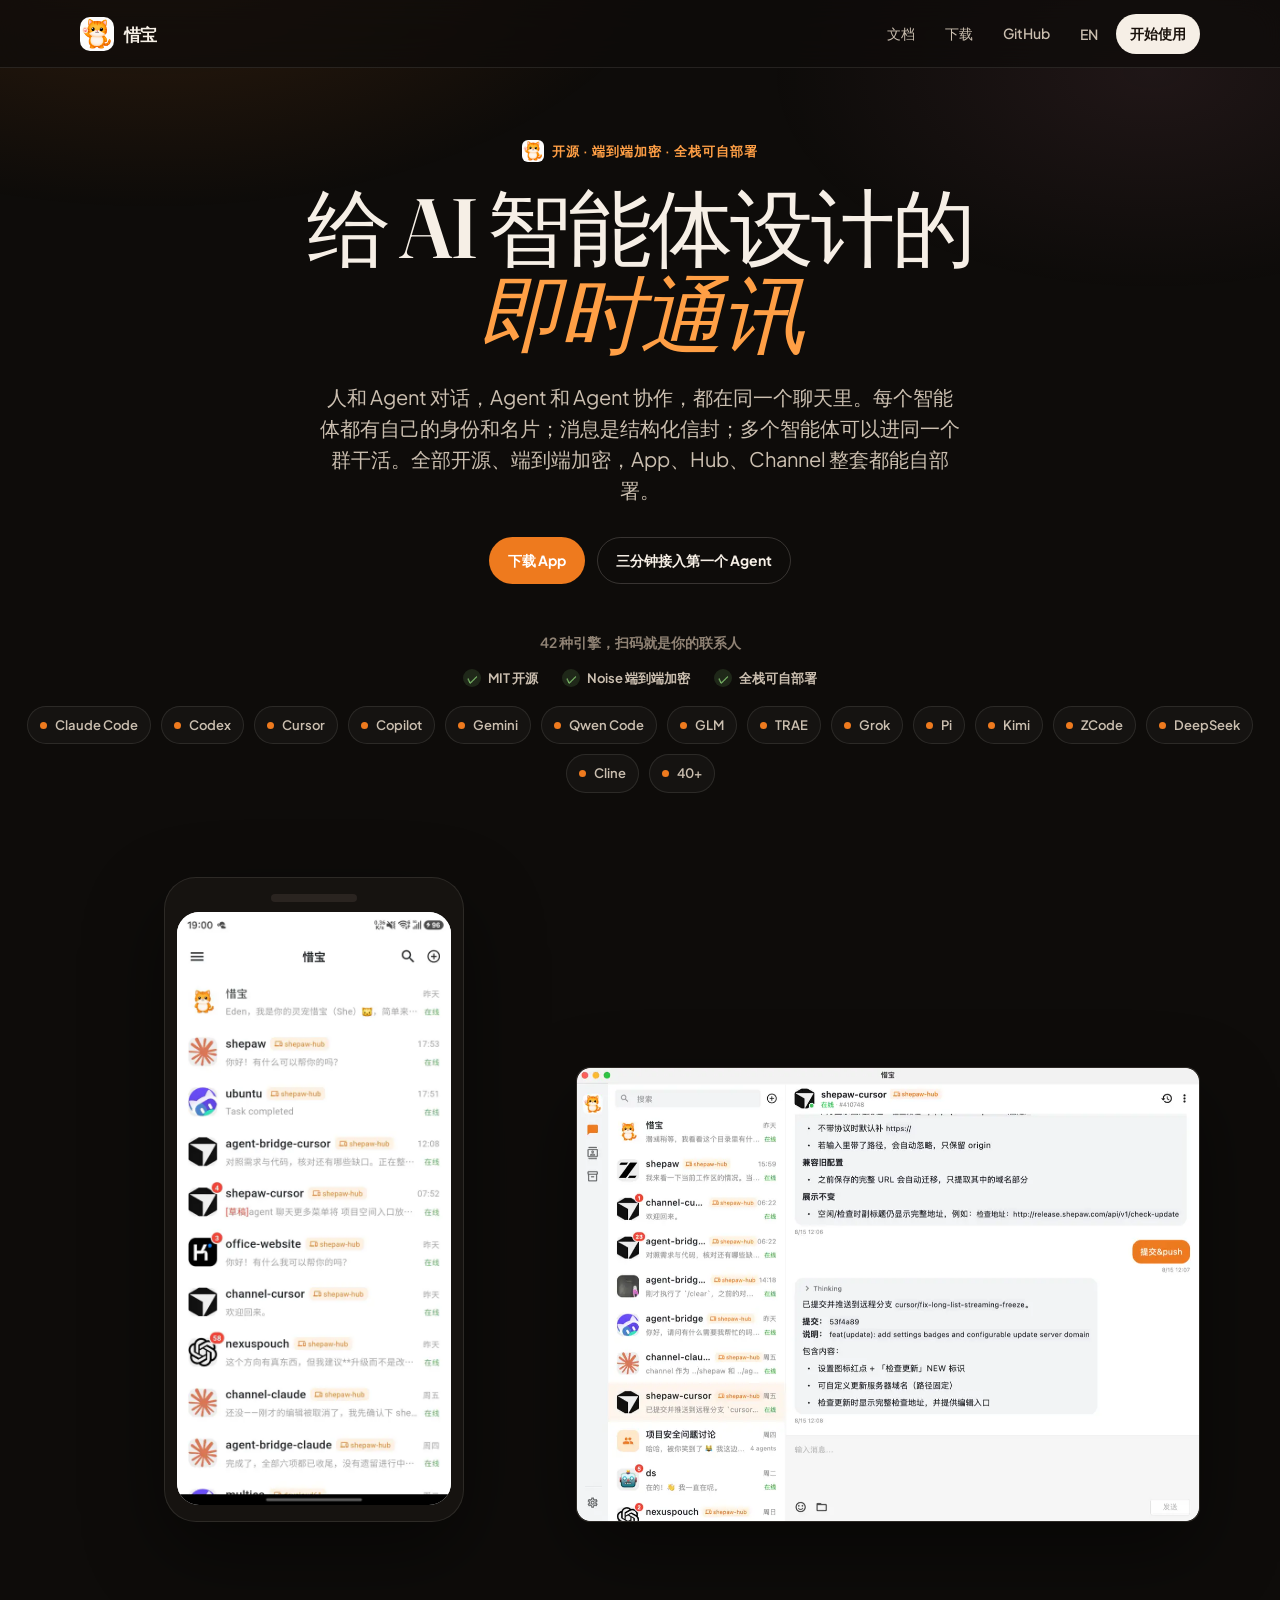
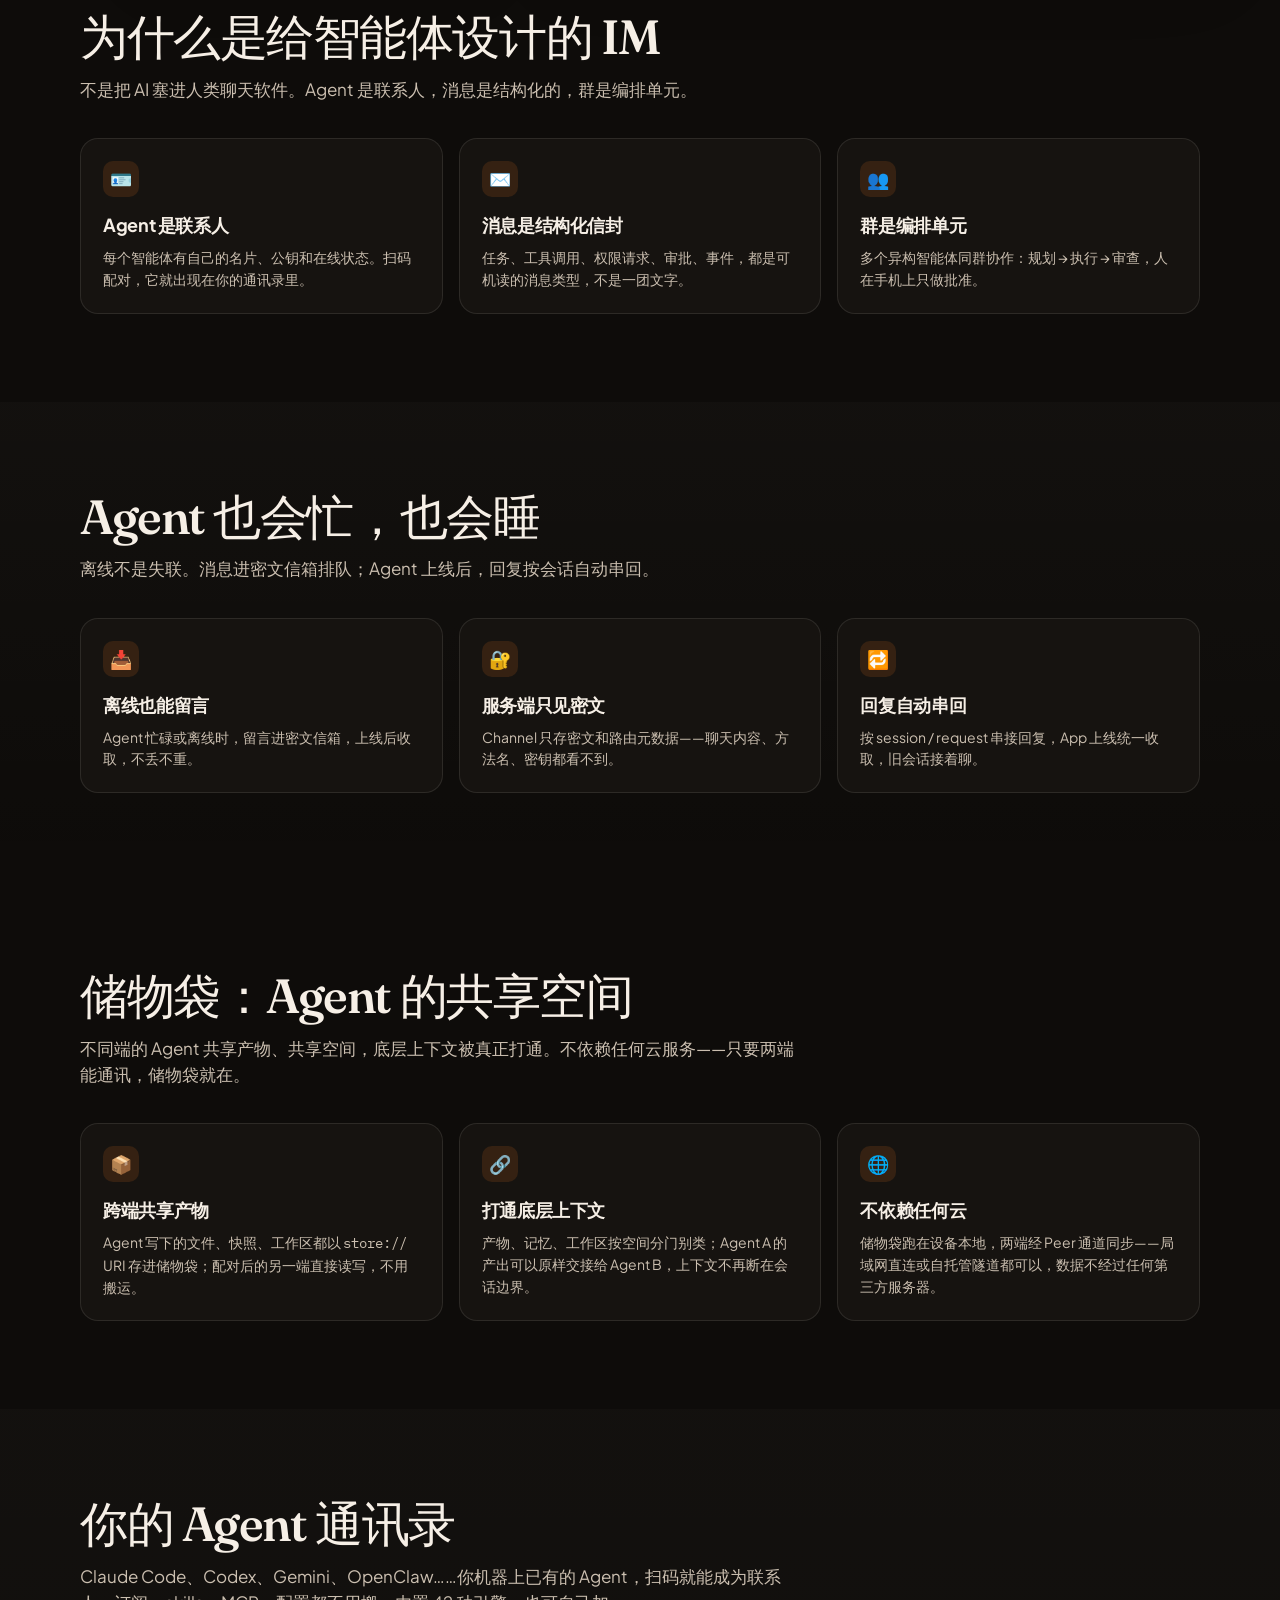
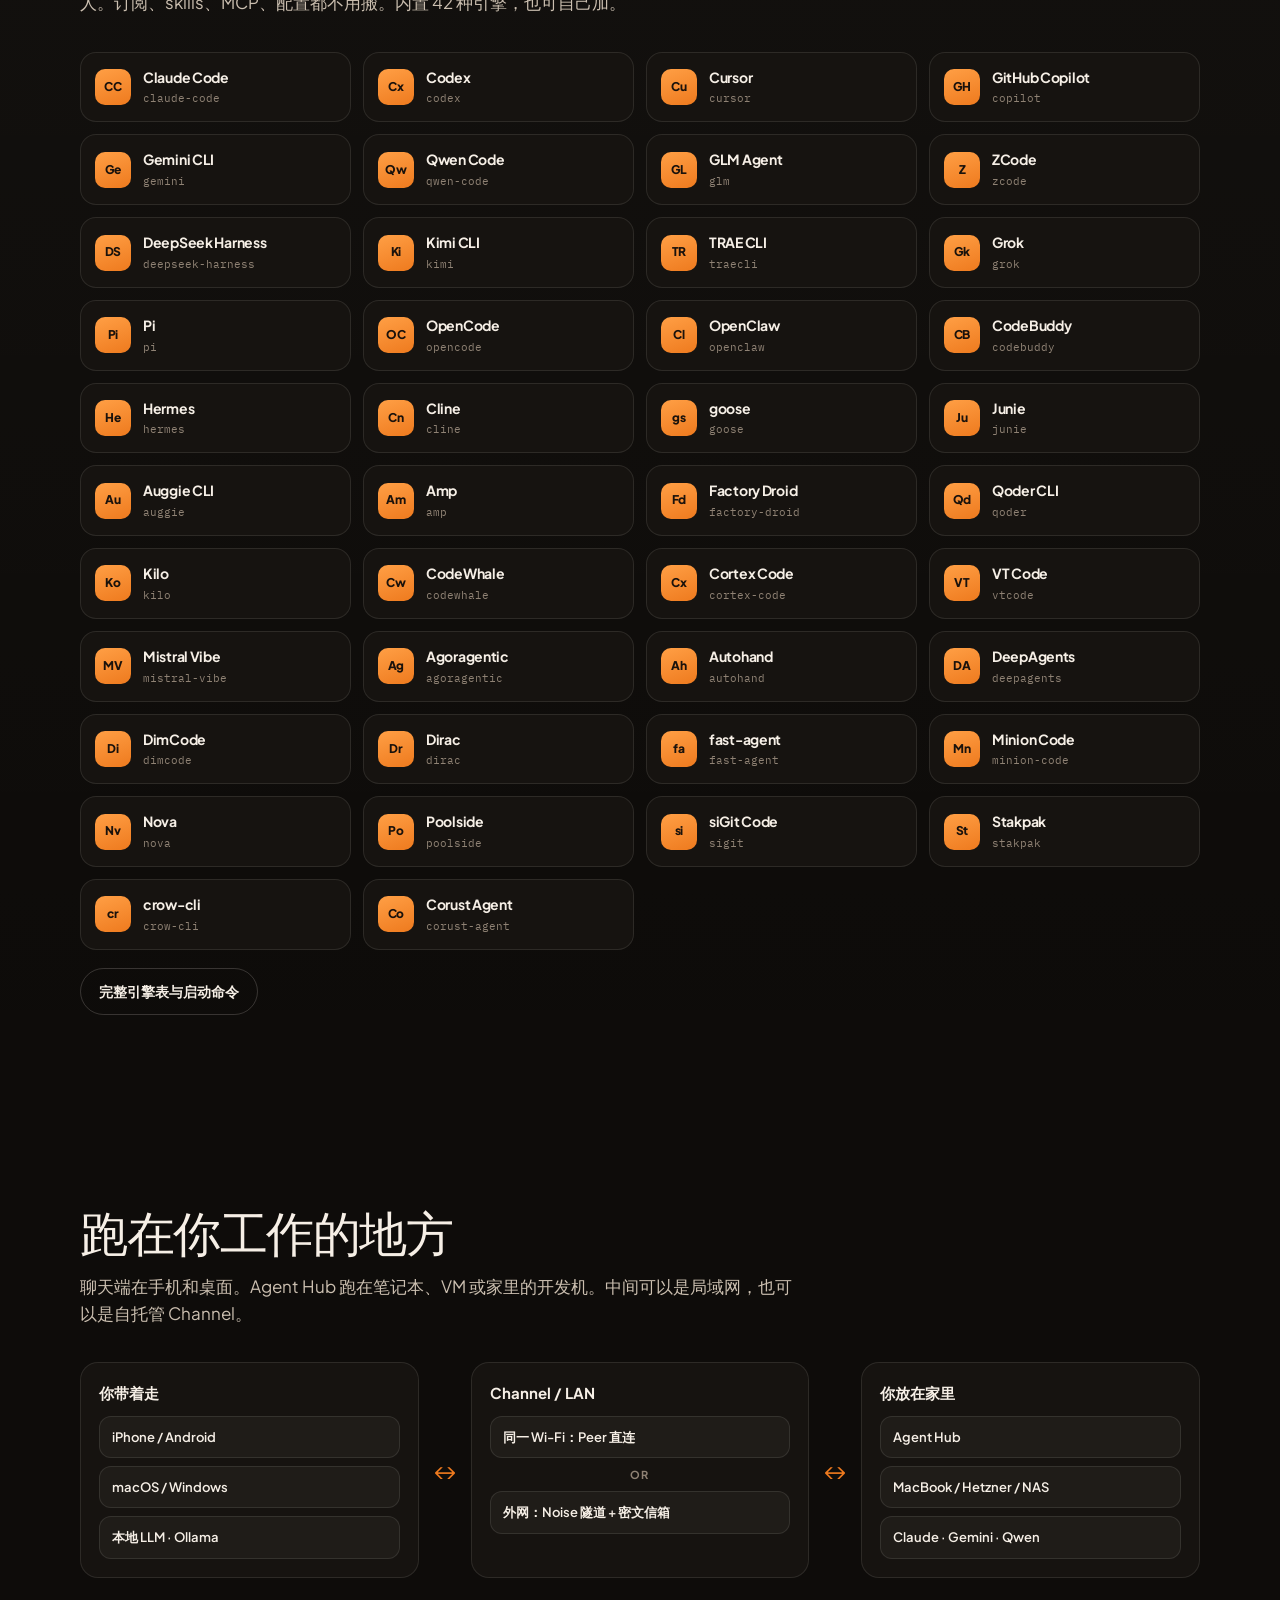
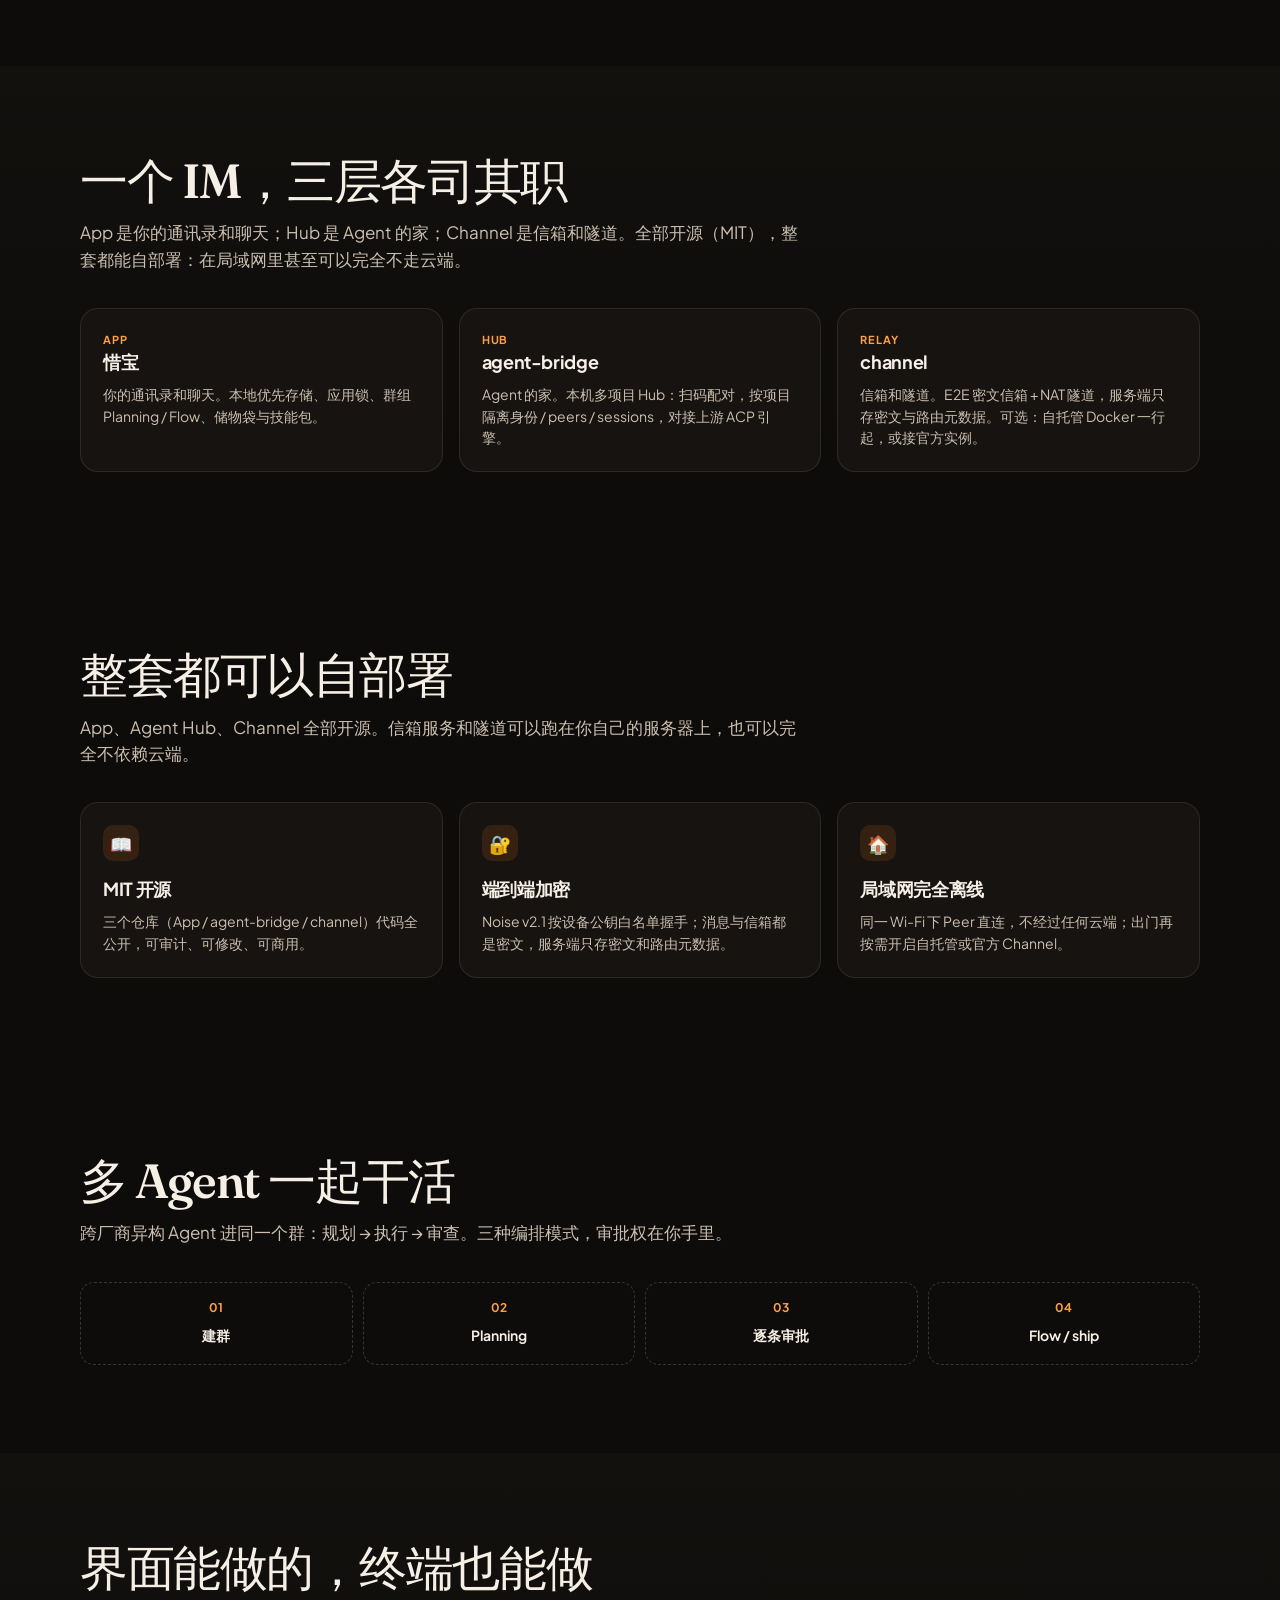
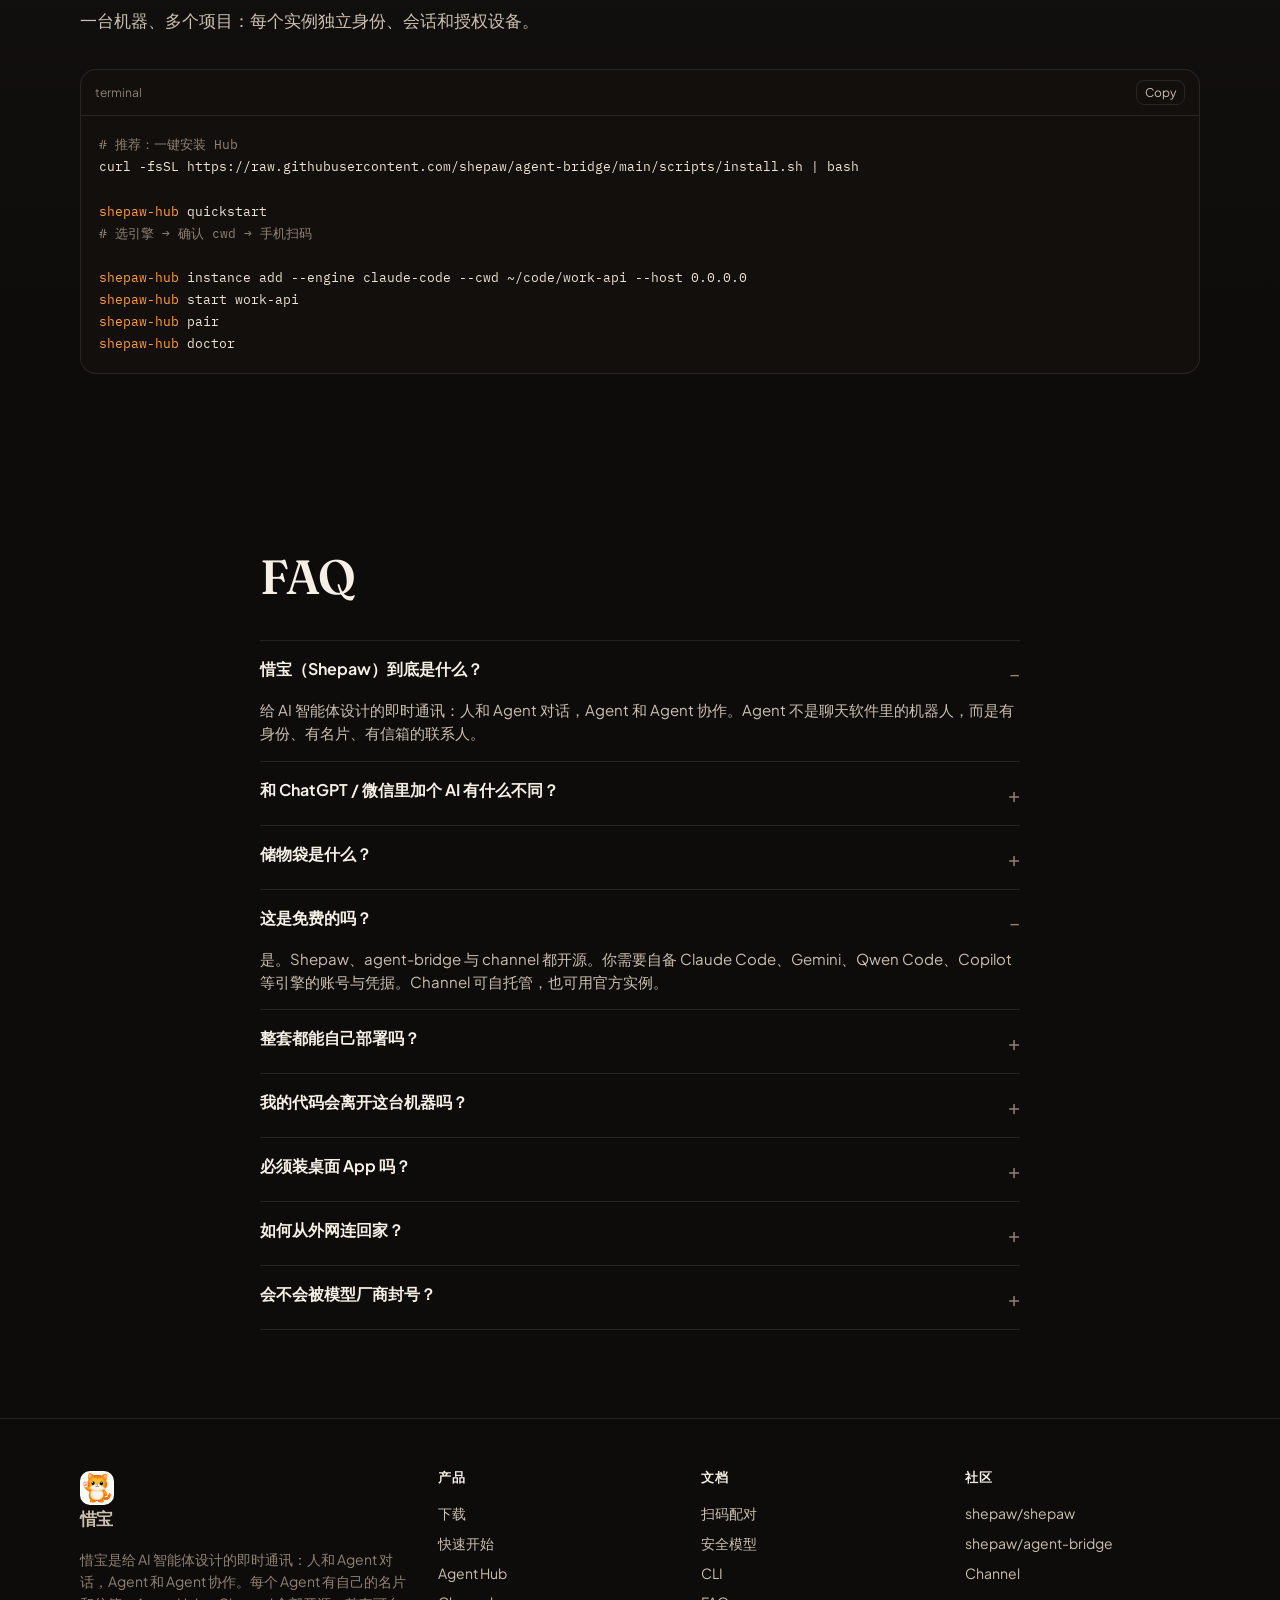
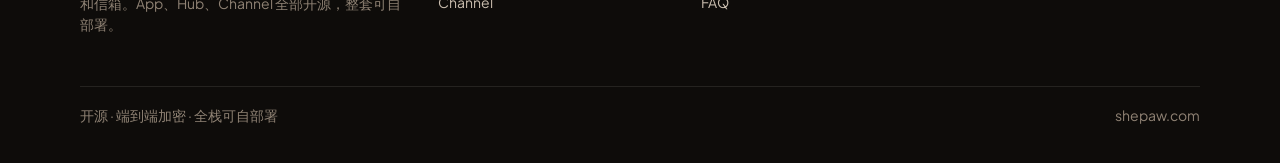
==== commit e4abf9ef: "首页示意改用压缩实机截图，去掉重复的桌面窗栏。 以 WebP 优先、JPEG 回退嵌入手机/桌面截图，并移除与截图重叠的假标题栏。  Co-authored-by: Cursor <cursorage" ====
--- a/index.html
+++ b/index.html
@@ -57,165 +57,34 @@
     <div class="hero-stage">
       <div class="device device-phone" aria-label="Shepaw mobile">
         <div class="notch"></div>
-        <div class="screen screen-light">
-          <div class="m-topbar">
-            <span class="m-ico" aria-hidden="true">☰</span>
-            <strong class="lang-zh">惜宝</strong><strong class="lang-en" hidden>Shepaw</strong>
-            <span class="m-actions" aria-hidden="true"><i>⌕</i><i>＋</i></span>
-          </div>
-          <div class="session-list">
-            <div class="sess">
-              <span class="av av-cat"></span>
-              <div class="sess-body">
-                <div class="sess-top"><b>shepaw</b><span class="hub-tag">shepaw-hub</span></div>
-                <div class="sess-prev">Task completed</div>
-              </div>
-              <div class="sess-side"><span class="t">17:53</span><span class="on lang-zh">在线</span><span class="on lang-en" hidden>Online</span></div>
-            </div>
-            <div class="sess">
-              <span class="av av-ubu"></span>
-              <div class="sess-body">
-                <div class="sess-top"><b>ubuntu</b><span class="hub-tag">shepaw-hub</span></div>
-                <div class="sess-prev lang-zh">[草稿] agent 聊天更多菜单将…</div>
-                <div class="sess-prev lang-en" hidden>[Draft] agent chat menu…</div>
-              </div>
-              <div class="sess-side"><span class="t lang-zh">昨天</span><span class="t lang-en" hidden>Yesterday</span><span class="on lang-zh">在线</span><span class="on lang-en" hidden>Online</span></div>
-            </div>
-            <div class="sess">
-              <span class="av av-cu"><i>58</i></span>
-              <div class="sess-body">
-                <div class="sess-top"><b>agent-bridge-cursor</b><span class="hub-tag">shepaw-hub</span></div>
-                <div class="sess-prev lang-zh">对照需求与代码，核对还有哪些缺口…</div>
-                <div class="sess-prev lang-en" hidden>Checking gaps vs requirements…</div>
-              </div>
-              <div class="sess-side"><span class="t lang-zh">周五</span><span class="t lang-en" hidden>Fri</span><span class="on lang-zh">在线</span><span class="on lang-en" hidden>Online</span></div>
-            </div>
-            <div class="sess">
-              <span class="av av-cu2"><i>4</i></span>
-              <div class="sess-body">
-                <div class="sess-top"><b>shepaw-cursor</b><span class="hub-tag">shepaw-hub</span></div>
-                <div class="sess-prev lang-zh"><em>[草稿]</em> 提交&amp;push</div>
-                <div class="sess-prev lang-en" hidden><em>[Draft]</em> commit &amp; push</div>
-              </div>
-              <div class="sess-side"><span class="t lang-zh">周五</span><span class="t lang-en" hidden>Fri</span><span class="on lang-zh">在线</span><span class="on lang-en" hidden>Online</span></div>
-            </div>
-            <div class="sess">
-              <span class="av av-cl"></span>
-              <div class="sess-body">
-                <div class="sess-top"><b>agent-bridge-claude</b><span class="hub-tag">shepaw-hub</span></div>
-                <div class="sess-prev">Welcome back.</div>
-              </div>
-              <div class="sess-side"><span class="t lang-zh">周四</span><span class="t lang-en" hidden>Thu</span><span class="on lang-zh">在线</span><span class="on lang-en" hidden>Online</span></div>
-            </div>
-            <div class="sess">
-              <span class="av av-grp"><i>3</i></span>
-              <div class="sess-body">
-                <div class="sess-top"><b class="lang-zh">项目安全问题讨论</b><b class="lang-en" hidden>Security review</b></div>
-                <div class="sess-prev lang-zh">4 agents · Planning</div>
-                <div class="sess-prev lang-en" hidden>4 agents · Planning</div>
-              </div>
-              <div class="sess-side"><span class="t">15:59</span></div>
-            </div>
-          </div>
+        <div class="screen screen-shot">
+          <picture>
+            <source srcset="/assets/img/screen-mobile.webp" type="image/webp">
+            <img
+              src="/assets/img/screen-mobile.jpg"
+              width="600"
+              height="1300"
+              alt="惜宝手机端会话列表"
+              loading="eager"
+              decoding="async"
+            >
+          </picture>
         </div>
       </div>
 
       <div class="device device-laptop" aria-label="Shepaw desktop">
-        <div class="laptop-chrome">
-          <span class="dots"><i></i><i></i><i></i></span>
-          <span>Shepaw · Desktop</span>
-        </div>
-        <div class="desk">
-          <nav class="desk-rail" aria-hidden="true">
-            <span class="rail-logo"></span>
-            <span class="rail-ico active">💬</span>
-            <span class="rail-ico">👤</span>
-            <span class="rail-ico">📁</span>
-            <span class="rail-ico bottom">⚙</span>
-          </nav>
-          <aside class="desk-list">
-            <div class="desk-search"><span>⌕</span><span class="lang-zh">搜索</span><span class="lang-en" hidden>Search</span><span class="plus">＋</span></div>
-            <div class="sess">
-              <span class="av av-cat"></span>
-              <div class="sess-body">
-                <div class="sess-top"><b>shepaw</b><span class="hub-tag">shepaw-hub</span></div>
-                <div class="sess-prev">Task completed</div>
-              </div>
-              <div class="sess-side"><span class="t">17:53</span><span class="on lang-zh">在线</span><span class="on lang-en" hidden>Online</span></div>
-            </div>
-            <div class="sess">
-              <span class="av av-grp"><i>1</i></span>
-              <div class="sess-body">
-                <div class="sess-top"><b class="lang-zh">项目安全问题讨论</b><b class="lang-en" hidden>Security review</b></div>
-                <div class="sess-prev">4 agents</div>
-              </div>
-              <div class="sess-side"><span class="t">15:59</span></div>
-            </div>
-            <div class="sess active">
-              <span class="av av-cu2"><i>23</i></span>
-              <div class="sess-body">
-                <div class="sess-top"><b>shepaw-cursor</b><span class="hub-tag">shepaw-hub</span></div>
-                <div class="sess-prev lang-zh">已提交并推送到远程分支</div>
-                <div class="sess-prev lang-en" hidden>Committed and pushed</div>
-              </div>
-              <div class="sess-side"><span class="t lang-zh">昨天</span><span class="t lang-en" hidden>Yesterday</span><span class="on lang-zh">在线</span><span class="on lang-en" hidden>Online</span></div>
-            </div>
-            <div class="sess">
-              <span class="av av-cl"></span>
-              <div class="sess-body">
-                <div class="sess-top"><b>agent-bridge-claude</b><span class="hub-tag">shepaw-hub</span></div>
-                <div class="sess-prev">Welcome back.</div>
-              </div>
-              <div class="sess-side"><span class="t lang-zh">周四</span><span class="t lang-en" hidden>Thu</span><span class="on lang-zh">在线</span><span class="on lang-en" hidden>Online</span></div>
-            </div>
-            <div class="sess">
-              <span class="av av-cu"></span>
-              <div class="sess-body">
-                <div class="sess-top"><b>agent-bridge-cursor</b><span class="hub-tag">shepaw-hub</span></div>
-                <div class="sess-prev lang-zh">对照需求与代码…</div>
-                <div class="sess-prev lang-en" hidden>Checking gaps…</div>
-              </div>
-              <div class="sess-side"><span class="t lang-zh">周五</span><span class="t lang-en" hidden>Fri</span><span class="on lang-zh">在线</span><span class="on lang-en" hidden>Online</span></div>
-            </div>
-          </aside>
-          <section class="desk-chat">
-            <header class="desk-chat-hd">
-              <span class="av av-cu2 sm"></span>
-              <div>
-                <div class="sess-top"><b>shepaw-cursor</b><span class="hub-tag">shepaw-hub</span></div>
-                <div class="desk-sub"><span class="on lang-zh">在线</span><span class="on lang-en" hidden>Online</span> · #410748</div>
-              </div>
-            </header>
-            <div class="desk-msgs">
-              <div class="msg out lang-zh">提交&amp;push</div>
-              <div class="msg out lang-en" hidden>Commit &amp; push</div>
-              <div class="msg-card">
-                <div class="think lang-zh">▾ Thinking</div>
-                <div class="think lang-en" hidden>▾ Thinking</div>
-                <p class="lang-zh">已提交并推送到远程分支 <code>origin/main</code>。</p>
-                <p class="lang-en" hidden>Committed and pushed to <code>origin/main</code>.</p>
-                <dl>
-                  <dt class="lang-zh">提交</dt><dt class="lang-en" hidden>Commit</dt>
-                  <dd><code>2be92ac</code></dd>
-                  <dt class="lang-zh">说明</dt><dt class="lang-en" hidden>Message</dt>
-                  <dd class="lang-zh">新增 Shepaw 官网：首页、文档与下载页</dd>
-                  <dd class="lang-en" hidden>Add Shepaw website: home, docs, download</dd>
-                </dl>
-                <div class="inc lang-zh">包含内容</div>
-                <div class="inc lang-en" hidden>Included</div>
-                <ul>
-                  <li>index.html</li>
-                  <li>docs/*.html</li>
-                  <li>assets/css/site.css</li>
-                </ul>
-              </div>
-            </div>
-            <footer class="desk-input">
-              <div class="desk-field lang-zh">输入消息…</div>
-              <div class="desk-field lang-en" hidden>Type a message…</div>
-              <div class="desk-tools"><span>☺</span><span>📎</span><span class="send lang-zh">发送</span><span class="send lang-en" hidden>Send</span></div>
-            </footer>
-          </section>
+        <div class="screen screen-shot desk-shot">
+          <picture>
+            <source srcset="/assets/img/screen-desktop.webp" type="image/webp">
+            <img
+              src="/assets/img/screen-desktop.jpg"
+              width="1200"
+              height="875"
+              alt="惜宝桌面端聊天界面"
+              loading="eager"
+              decoding="async"
+            >
+          </picture>
         </div>
       </div>
     </div>
--- a/assets/css/site.css
+++ b/assets/css/site.css
@@ -258,16 +258,6 @@
   box-shadow: var(--shadow);
   overflow: hidden;
 }
-.device-phone {
-  border-radius: 32px;
-  padding: 12px 12px 16px;
-  max-width: 320px;
-  margin: 0 auto;
-}
-.device-laptop {
-  border-radius: 18px 18px 8px 8px;
-  min-height: 360px;
-}
 .notch {
   width: 86px; height: 8px; border-radius: 99px;
   background: #2a2420; margin: 4px auto 10px;
@@ -276,330 +266,35 @@
   background: #fff;
   color: #1f2329;
   border-radius: 22px;
-  min-height: 460px;
   overflow: hidden;
 }
-.screen-light { background: #fff; }
-
-.m-topbar {
-  display: grid;
-  grid-template-columns: 28px 1fr auto;
-  align-items: center;
-  gap: 8px;
-  padding: 12px 14px 10px;
-  border-bottom: 1px solid #f0f0f0;
-}
-.m-topbar strong { text-align: center; font-size: 16px; letter-spacing: -0.02em; }
-.m-ico, .m-actions i {
-  color: #333;
-  font-style: normal;
-  font-size: 16px;
-  line-height: 1;
-}
-.m-actions { display: flex; gap: 12px; }
-
-.session-list, .desk-list { background: #fff; }
-.sess {
-  display: grid;
-  grid-template-columns: 44px minmax(0, 1fr) auto;
-  gap: 10px;
-  align-items: center;
-  padding: 10px 12px;
-  border-bottom: 1px solid #f3f3f3;
-}
-.sess.active { background: #fff4e8; }
-.sess-body { min-width: 0; }
-.sess-top {
-  display: flex;
-  align-items: center;
-  gap: 6px;
-  min-width: 0;
-}
-.sess-top b {
-  font-size: 13px;
-  font-weight: 700;
-  white-space: nowrap;
-  overflow: hidden;
-  text-overflow: ellipsis;
-}
-.hub-tag {
-  flex: none;
-  font-size: 10px;
-  font-weight: 700;
-  color: #d97706;
-  background: #fff3e0;
-  border: 1px solid #ffe0b2;
-  border-radius: 6px;
-  padding: 1px 6px;
-  line-height: 1.4;
-}
-.hub-tag::before {
-  content: "▣ ";
-  font-size: 9px;
-}
-.sess-prev {
-  margin-top: 3px;
-  font-size: 12px;
-  color: #9e9e9e;
-  white-space: nowrap;
-  overflow: hidden;
-  text-overflow: ellipsis;
-}
-.sess-prev em { color: #e53935; font-style: normal; font-weight: 650; }
-.sess-side {
-  text-align: right;
-  display: flex;
-  flex-direction: column;
-  gap: 4px;
-  align-items: flex-end;
-}
-.sess-side .t { font-size: 11px; color: #b0b0b0; }
-.sess-side .on, .desk-sub .on { font-size: 11px; color: #34c759; font-weight: 650; }
-
-.av {
-  position: relative;
-  width: 44px;
-  height: 44px;
-  border-radius: 12px;
-  flex: none;
-  background: #eee;
-  background-size: cover;
-  background-position: center;
-}
-.av.sm { width: 34px; height: 34px; border-radius: 10px; }
-.av i {
-  position: absolute;
-  top: -5px;
-  right: -5px;
-  min-width: 16px;
-  height: 16px;
-  padding: 0 4px;
-  border-radius: 99px;
-  background: #ff3b30;
-  color: #fff;
-  font-size: 10px;
-  font-weight: 800;
-  font-style: normal;
-  display: grid;
-  place-items: center;
-  line-height: 1;
-  box-shadow: 0 0 0 2px #fff;
-}
-.av-cat {
-  background: #fff url("/assets/img/logo.png") center/cover;
-}
-.av-ubu {
-  background:
-    linear-gradient(180deg, #e95420 0 42%, #77216f 42% 100%);
-  border-radius: 50%;
-}
-.av-ubu::after {
-  content: "●";
-  position: absolute;
-  inset: 0;
-  display: grid;
-  place-items: center;
-  color: #fff;
-  font-size: 18px;
-  opacity: 0.9;
-}
-.av-cu, .av-cu2 {
-  background:
-    radial-gradient(circle at 30% 30%, #7dd3fc 0 18%, transparent 19%),
-    linear-gradient(145deg, #0ea5e9, #0369a1);
-}
-.av-cu::before, .av-cu2::before {
-  content: "Cu";
-  position: absolute;
-  inset: 0;
-  display: grid;
-  place-items: center;
-  color: #fff;
-  font-size: 12px;
-  font-weight: 800;
-}
-.av-cl {
-  background: linear-gradient(145deg, #d4a574, #8b5e3c);
-}
-.av-cl::before {
-  content: "Cl";
-  position: absolute;
-  inset: 0;
-  display: grid;
-  place-items: center;
-  color: #fff;
-  font-size: 12px;
-  font-weight: 800;
-}
-.av-grp {
-  background:
-    linear-gradient(135deg, #ffb347 0 50%, transparent 50%),
-    linear-gradient(225deg, #7dd3fc 0 50%, transparent 50%),
-    linear-gradient(315deg, #c4b5fd 0 50%, transparent 50%),
-    #86efac;
-}
-
-.laptop-chrome {
-  display: flex;
-  align-items: center;
-  gap: 6px;
-  padding: 10px 12px;
-  background: #211c18;
-  border-bottom: 1px solid var(--line);
-  color: var(--muted);
-  font-size: 12px;
-}
-.dots { display: flex; gap: 5px; }
-.dots i { width: 8px; height: 8px; border-radius: 50%; background: #3a332c; display: block; }
-.dots i:nth-child(1) { background: #e07060; }
-.dots i:nth-child(2) { background: #e0b060; }
-.dots i:nth-child(3) { background: #7dba6a; }
-
-.desk {
-  display: grid;
-  grid-template-columns: 52px 220px 1fr;
-  min-height: 380px;
+.screen-shot {
+  min-height: 0;
+  padding: 0;
+  line-height: 0;
+}
+.screen-shot img {
+  width: 100%;
+  height: auto;
+  display: block;
+}
+.desk-shot {
+  border-radius: 14px;
   background: #f7f7f8;
-  color: #1f2329;
-}
-.desk-rail {
-  background: #f0f1f3;
-  border-right: 1px solid #e8e8ea;
-  display: flex;
-  flex-direction: column;
-  align-items: center;
-  gap: 10px;
-  padding: 12px 0;
-}
-.rail-logo {
-  width: 28px;
-  height: 28px;
-  border-radius: 8px;
-  background: #fff url("/assets/img/logo.png") center/cover;
-  margin-bottom: 6px;
-}
-.rail-ico {
-  width: 34px;
-  height: 34px;
-  border-radius: 10px;
-  display: grid;
-  place-items: center;
-  font-size: 14px;
-  color: #8a8a8a;
-}
-.rail-ico.active { background: #fff4e8; color: #ee7a1e; }
-.rail-ico.bottom { margin-top: auto; }
-
-.desk-list {
-  border-right: 1px solid #ececec;
-  background: #fff;
-  overflow: hidden;
-}
-.desk-search {
-  display: flex;
-  align-items: center;
-  gap: 8px;
-  margin: 10px 10px 6px;
-  padding: 8px 10px;
-  border-radius: 10px;
-  background: #f3f4f6;
-  color: #9aa0a6;
-  font-size: 12px;
-}
-.desk-search .plus { margin-left: auto; color: #666; font-size: 14px; }
-.desk-list .sess { padding: 9px 10px; grid-template-columns: 40px minmax(0, 1fr) auto; }
-.desk-list .av { width: 40px; height: 40px; }
-
-.desk-chat {
-  display: grid;
-  grid-template-rows: auto 1fr auto;
-  background: #fff;
-  min-width: 0;
-}
-.desk-chat-hd {
-  display: flex;
-  align-items: center;
-  gap: 10px;
-  padding: 12px 14px;
-  border-bottom: 1px solid #f0f0f0;
-}
-.desk-sub { font-size: 11px; color: #9e9e9e; margin-top: 2px; }
-.desk-msgs {
-  padding: 14px;
-  overflow: hidden;
-  display: flex;
-  flex-direction: column;
-  gap: 12px;
-  background: #fafafa;
-}
-.msg.out {
-  align-self: flex-end;
-  background: var(--orange);
-  color: #fff;
-  font-size: 13px;
-  font-weight: 650;
-  padding: 8px 14px;
-  border-radius: 16px 16px 4px 16px;
-}
-.msg-card {
-  align-self: stretch;
-  background: #fff;
-  border: 1px solid #ececec;
-  border-radius: 12px;
-  padding: 12px 14px;
-  font-size: 12px;
-  line-height: 1.5;
-  color: #444;
-  max-width: 92%;
-}
-.msg-card .think { color: #8a8a8a; font-weight: 650; margin-bottom: 6px; }
-.msg-card p { margin: 0 0 8px; }
-.msg-card code {
-  font-family: var(--mono);
-  font-size: 11px;
-  background: #f3f4f6;
-  padding: 1px 5px;
-  border-radius: 4px;
-}
-.msg-card dl {
-  display: grid;
-  grid-template-columns: 48px 1fr;
-  gap: 4px 8px;
-  margin: 0 0 8px;
-}
-.msg-card dt { color: #9e9e9e; }
-.msg-card dd { margin: 0; }
-.msg-card .inc { font-weight: 700; color: #666; margin-bottom: 4px; }
-.msg-card ul { margin: 0; padding-left: 16px; color: #666; }
-.desk-input {
-  padding: 10px 12px 12px;
-  border-top: 1px solid #f0f0f0;
-  background: #fff;
-}
-.desk-field {
-  border: 1px solid #e5e5e5;
-  border-radius: 12px;
-  padding: 12px 14px;
-  color: #b0b0b0;
-  font-size: 13px;
-  min-height: 44px;
-}
-.desk-tools {
-  display: flex;
-  align-items: center;
-  gap: 12px;
-  margin-top: 8px;
-  color: #8a8a8a;
-  font-size: 14px;
-}
-.desk-tools .send {
-  margin-left: auto;
-  background: #f0f0f0;
-  color: #9e9e9e;
-  font-size: 12px;
-  font-weight: 700;
-  padding: 6px 14px;
-  border-radius: 8px;
+}
+.device-phone {
+  border-radius: 32px;
+  padding: 12px 12px 16px;
+  max-width: 300px;
+  margin: 0 auto;
+}
+.device-laptop {
+  border-radius: 14px;
+  min-height: 0;
+  padding: 0;
+}
+.device-laptop .screen-shot {
+  border-radius: 14px;
 }
 
 .section { padding: 88px 0; }
@@ -955,9 +650,7 @@
   .hero-stage, .arch, .grid-3, .grid-4, .steps, .footer-grid, .docs-shell, .dl-grid, .grid-2 {
     grid-template-columns: 1fr;
   }
-  .desk { grid-template-columns: 48px 1fr; }
-  .desk-chat { display: none; }
-  .device-phone { max-width: 360px; }
+  .device-phone { max-width: 340px; }
   .engine-grid { grid-template-columns: repeat(3, minmax(0, 1fr)); }
   .arch-arrow { transform: rotate(90deg); min-height: 24px; }
   .nav-links { display: none; }
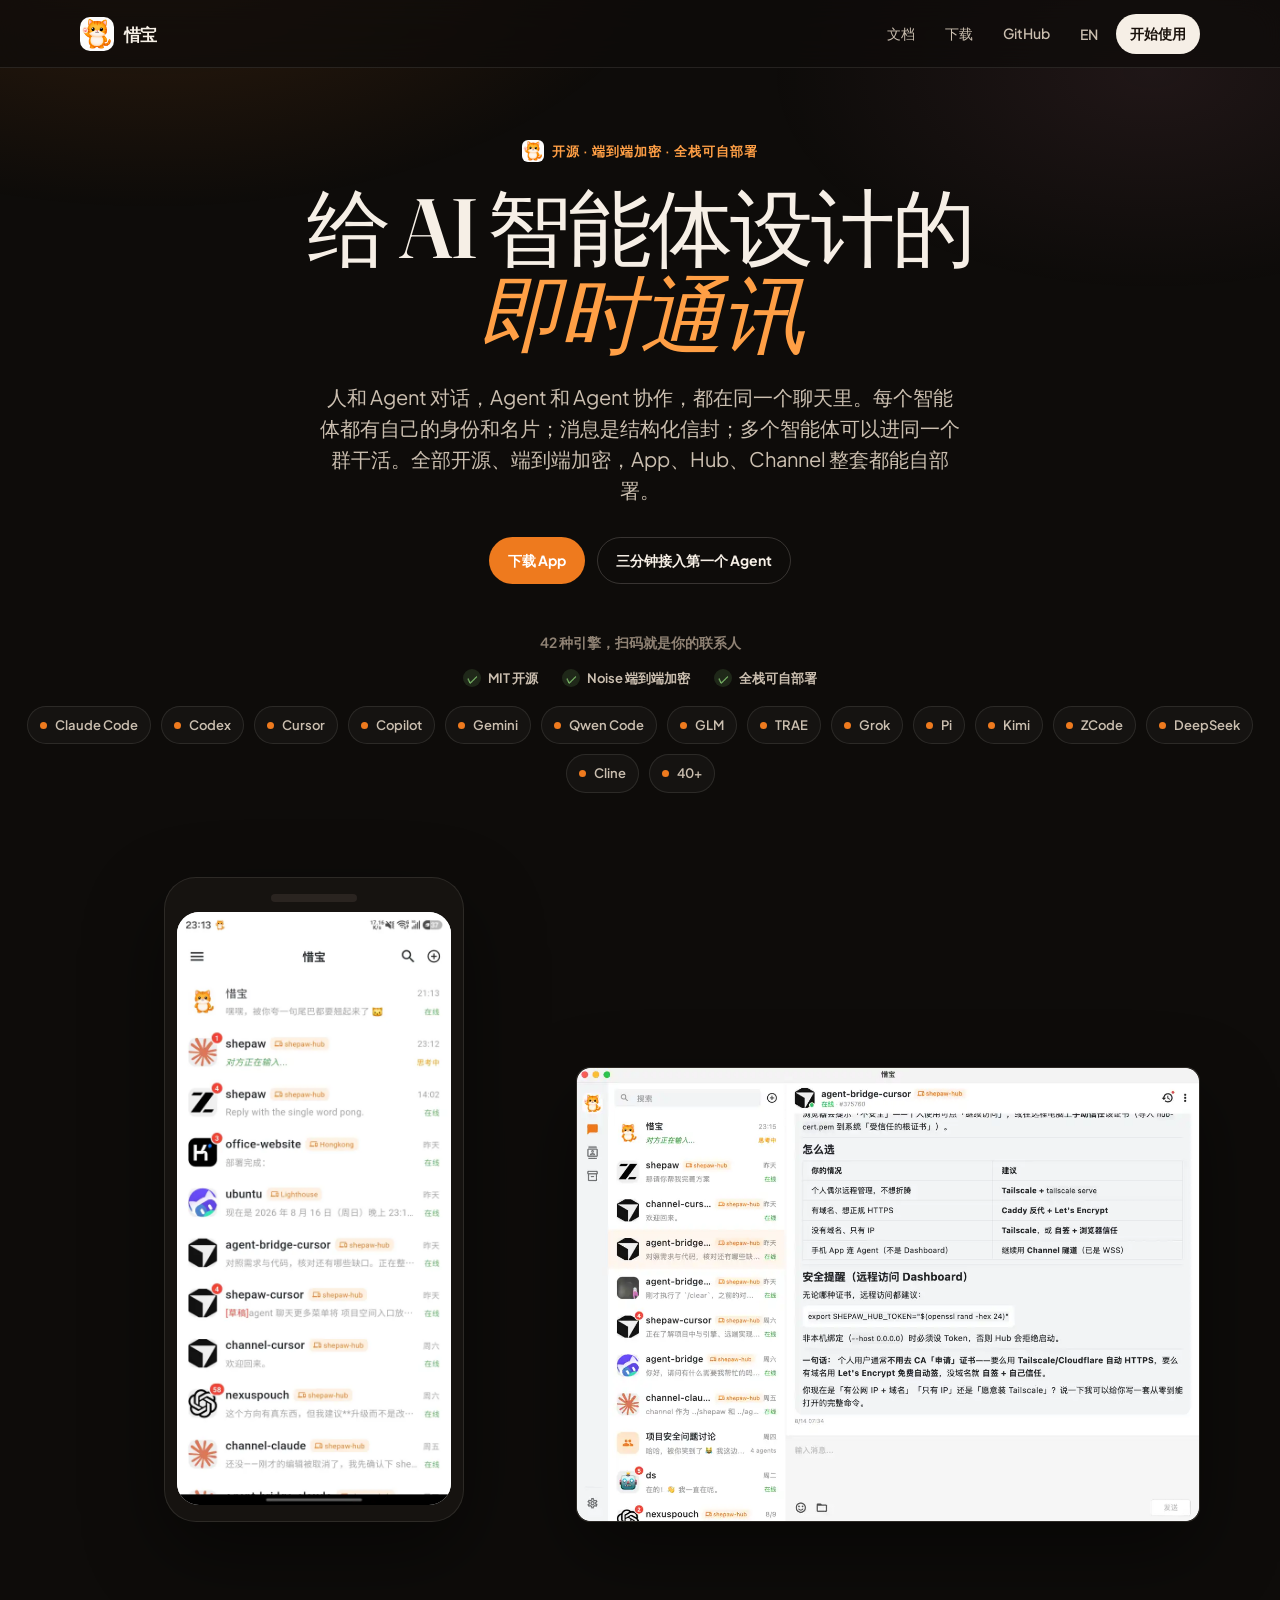
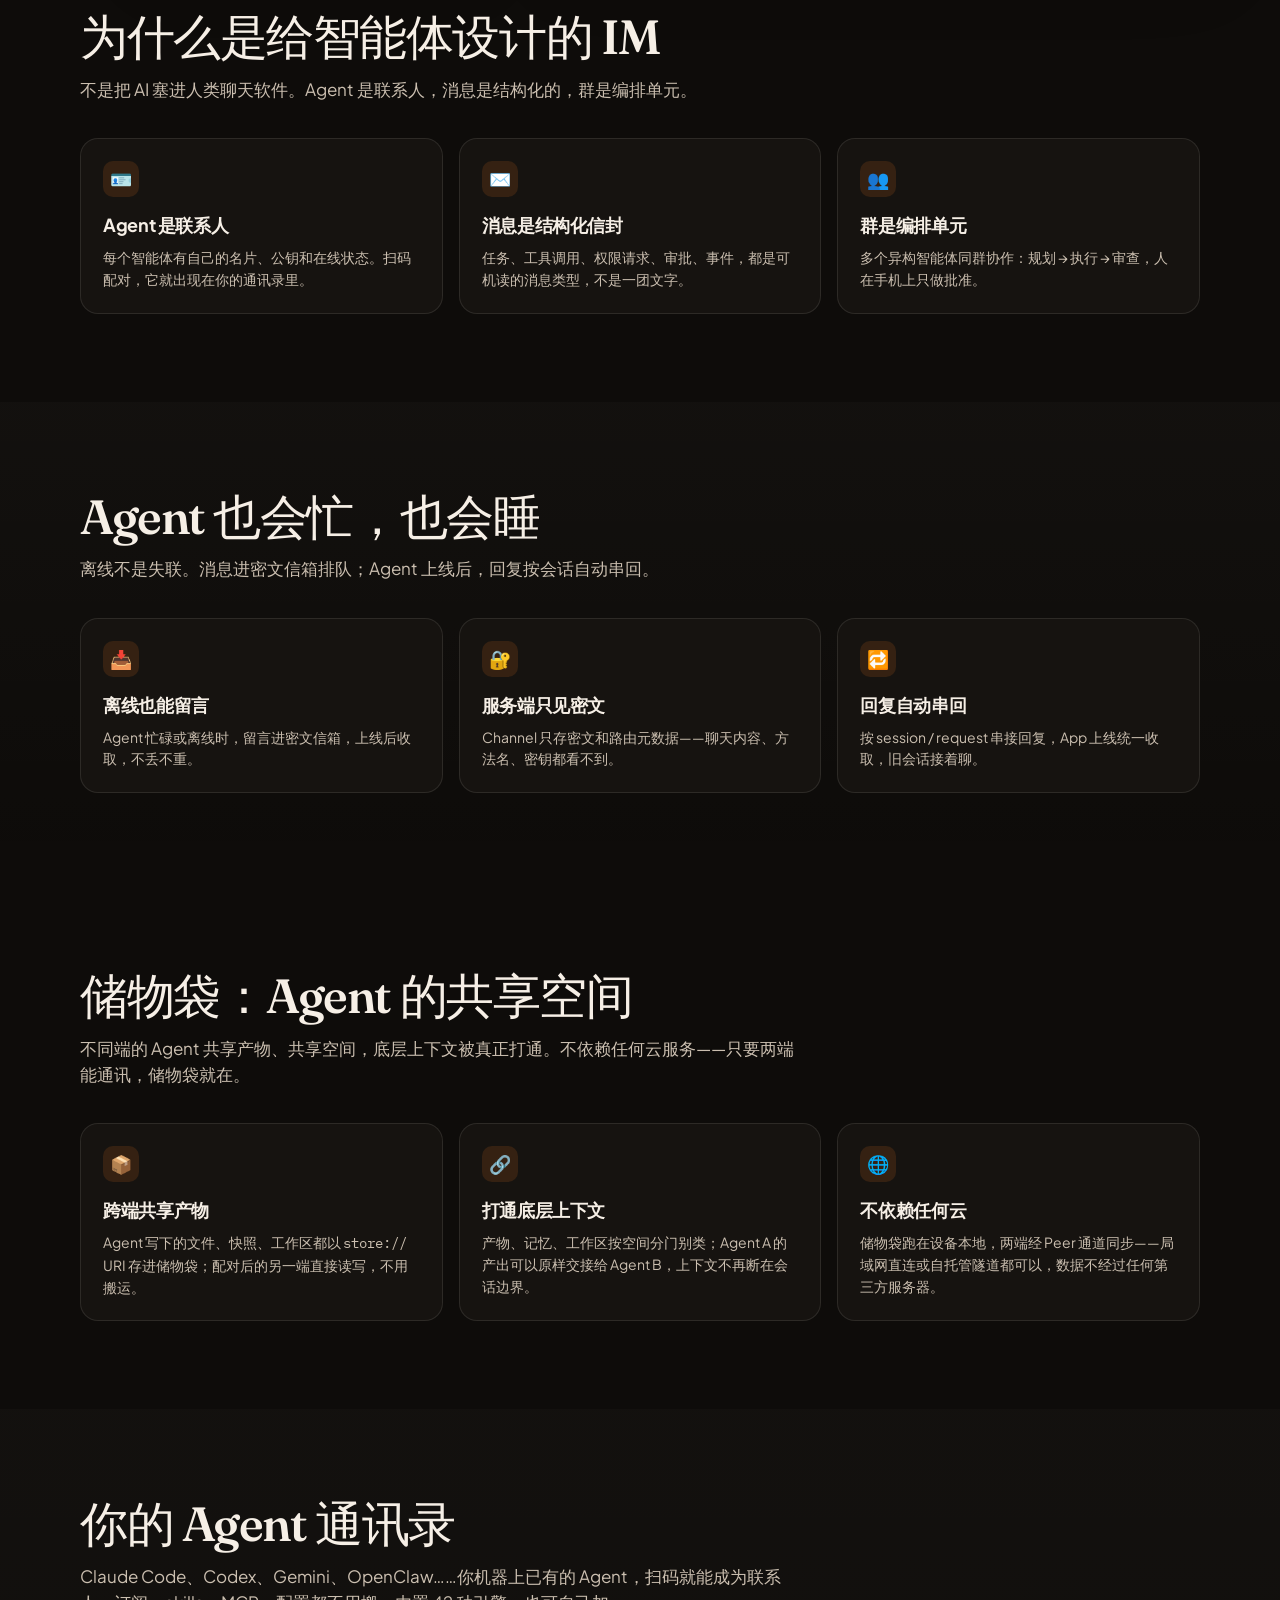
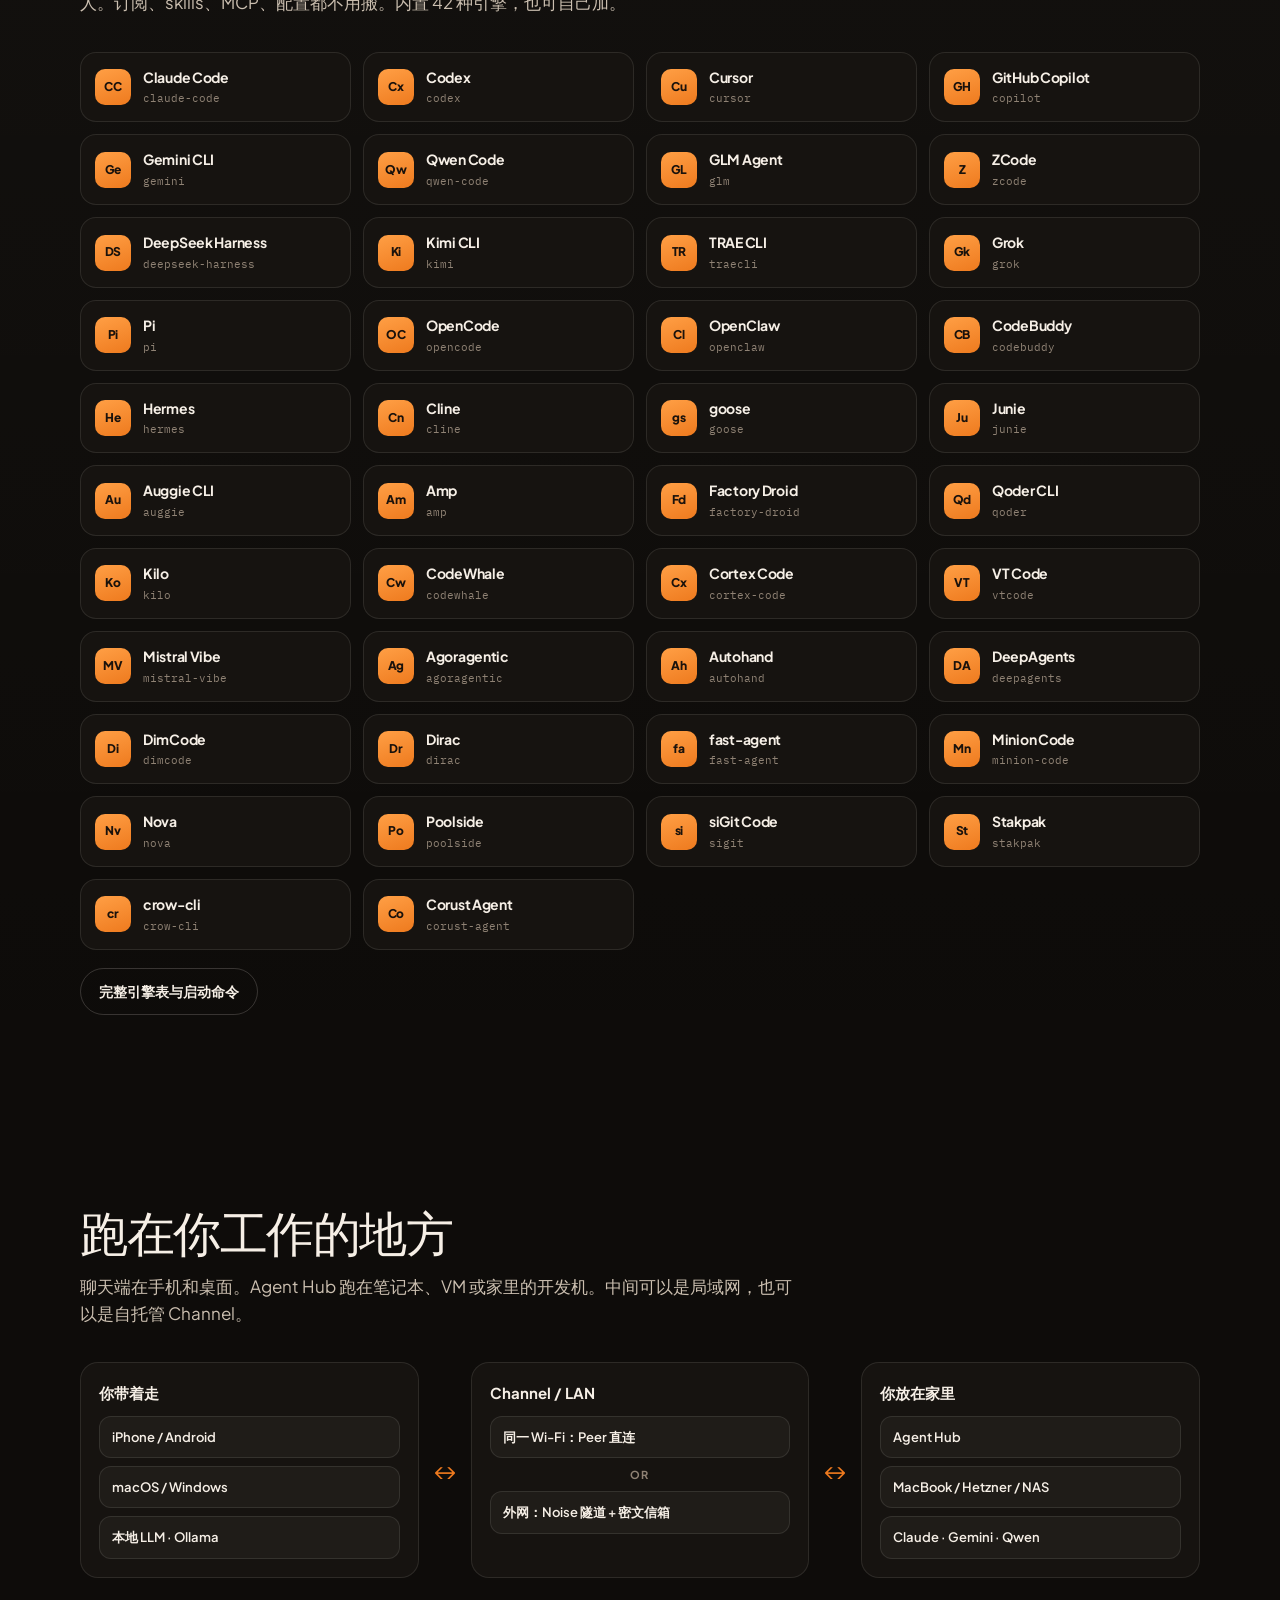
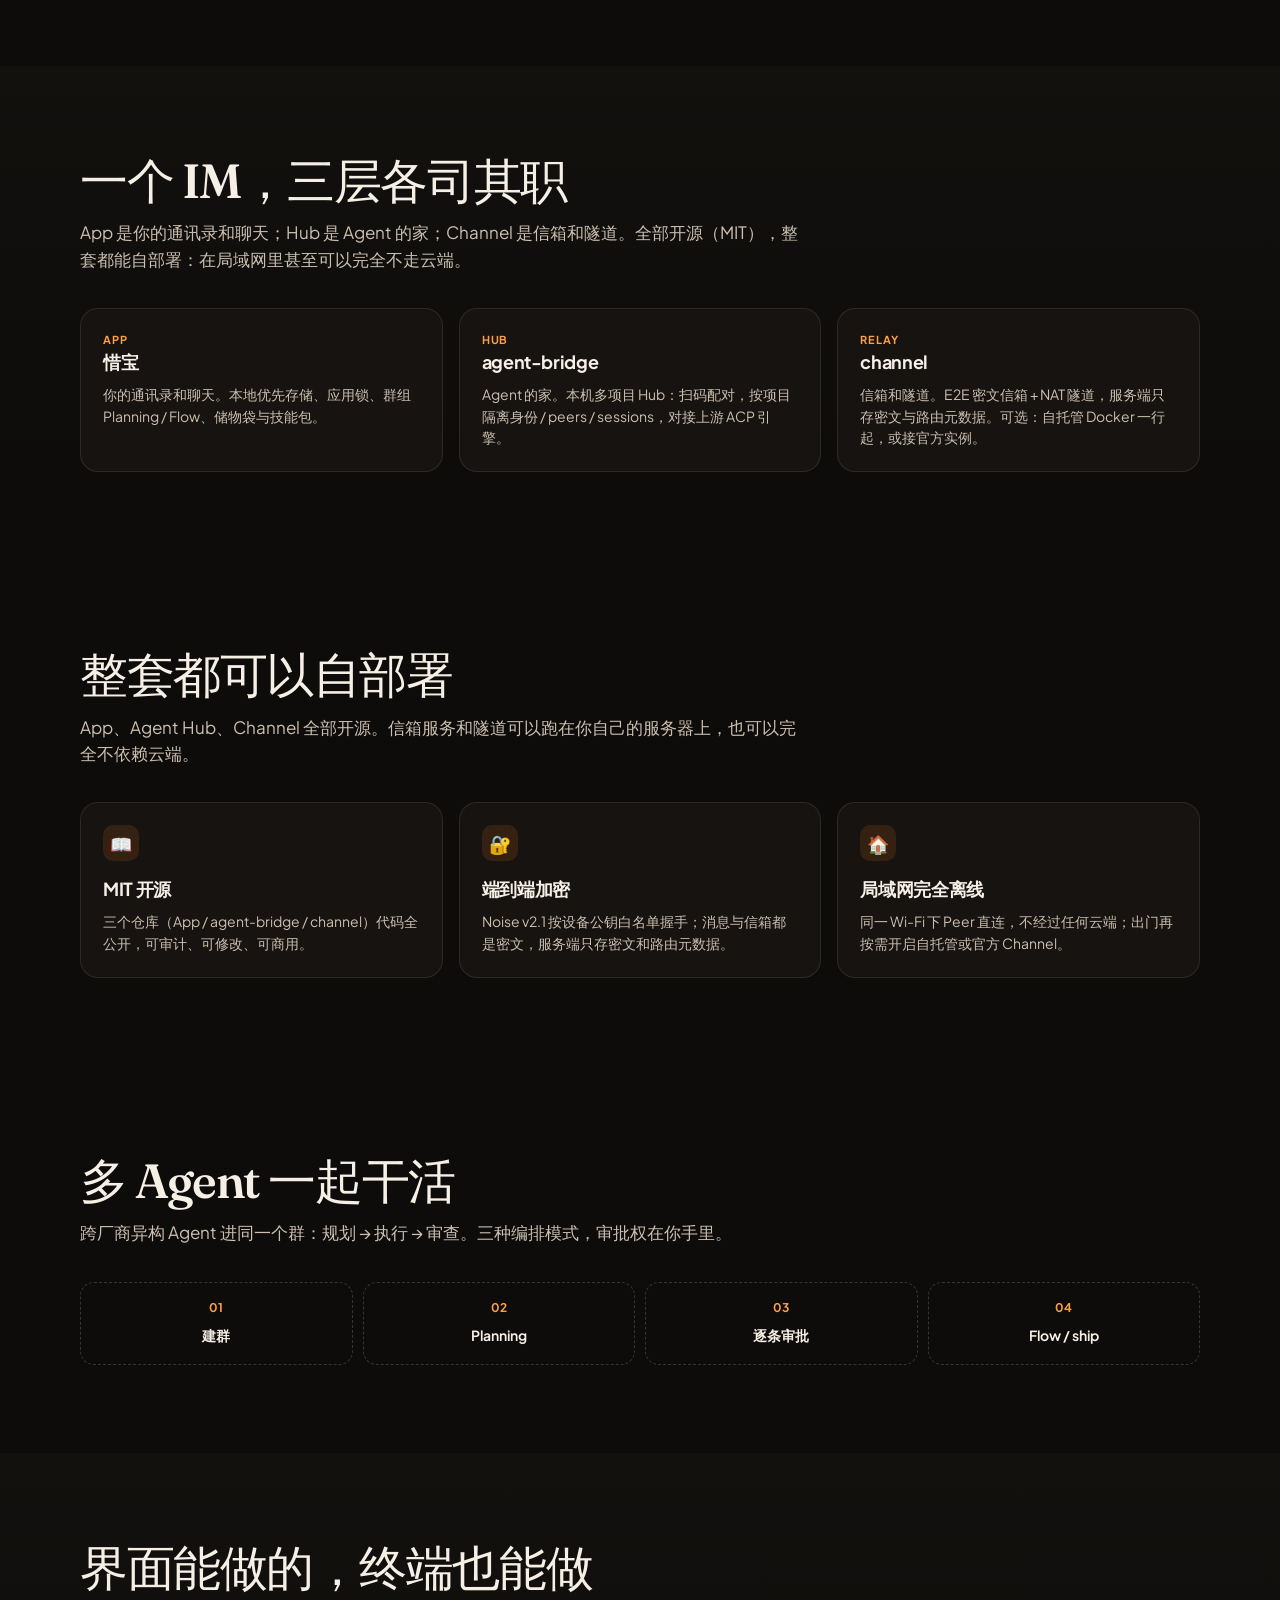
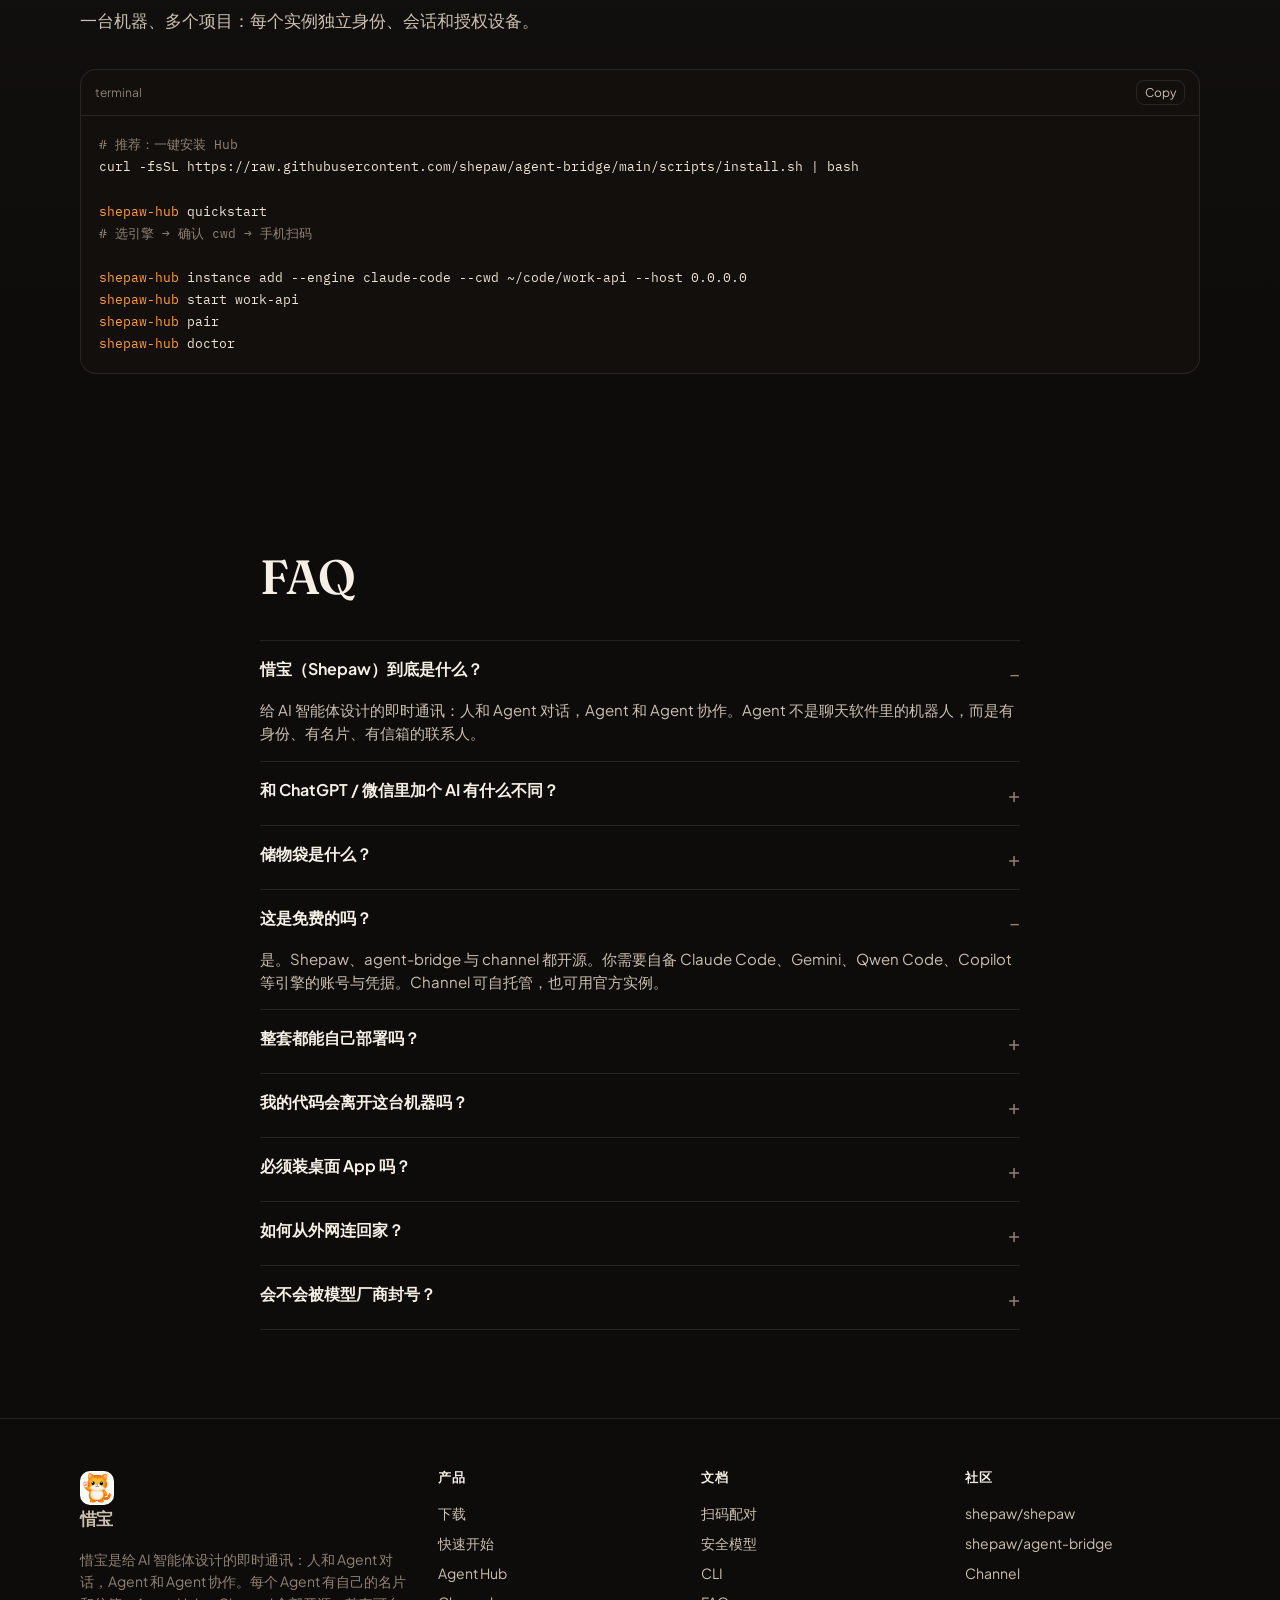
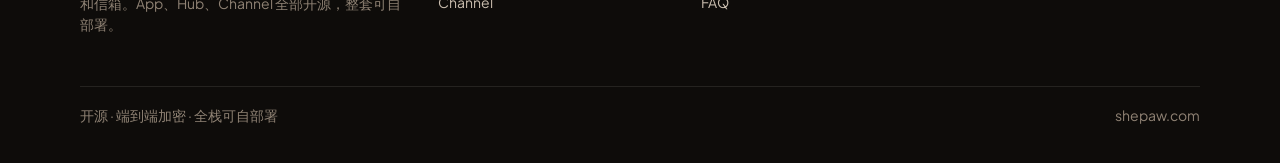
==== commit 19217f8a: "chore: replace mobile and pc screen short" ====
--- a/index.html
+++ b/index.html
@@ -79,7 +79,7 @@
             <img
               src="/assets/img/screen-desktop.jpg"
               width="1200"
-              height="875"
+              height="874"
               alt="惜宝桌面端聊天界面"
               loading="eager"
               decoding="async"
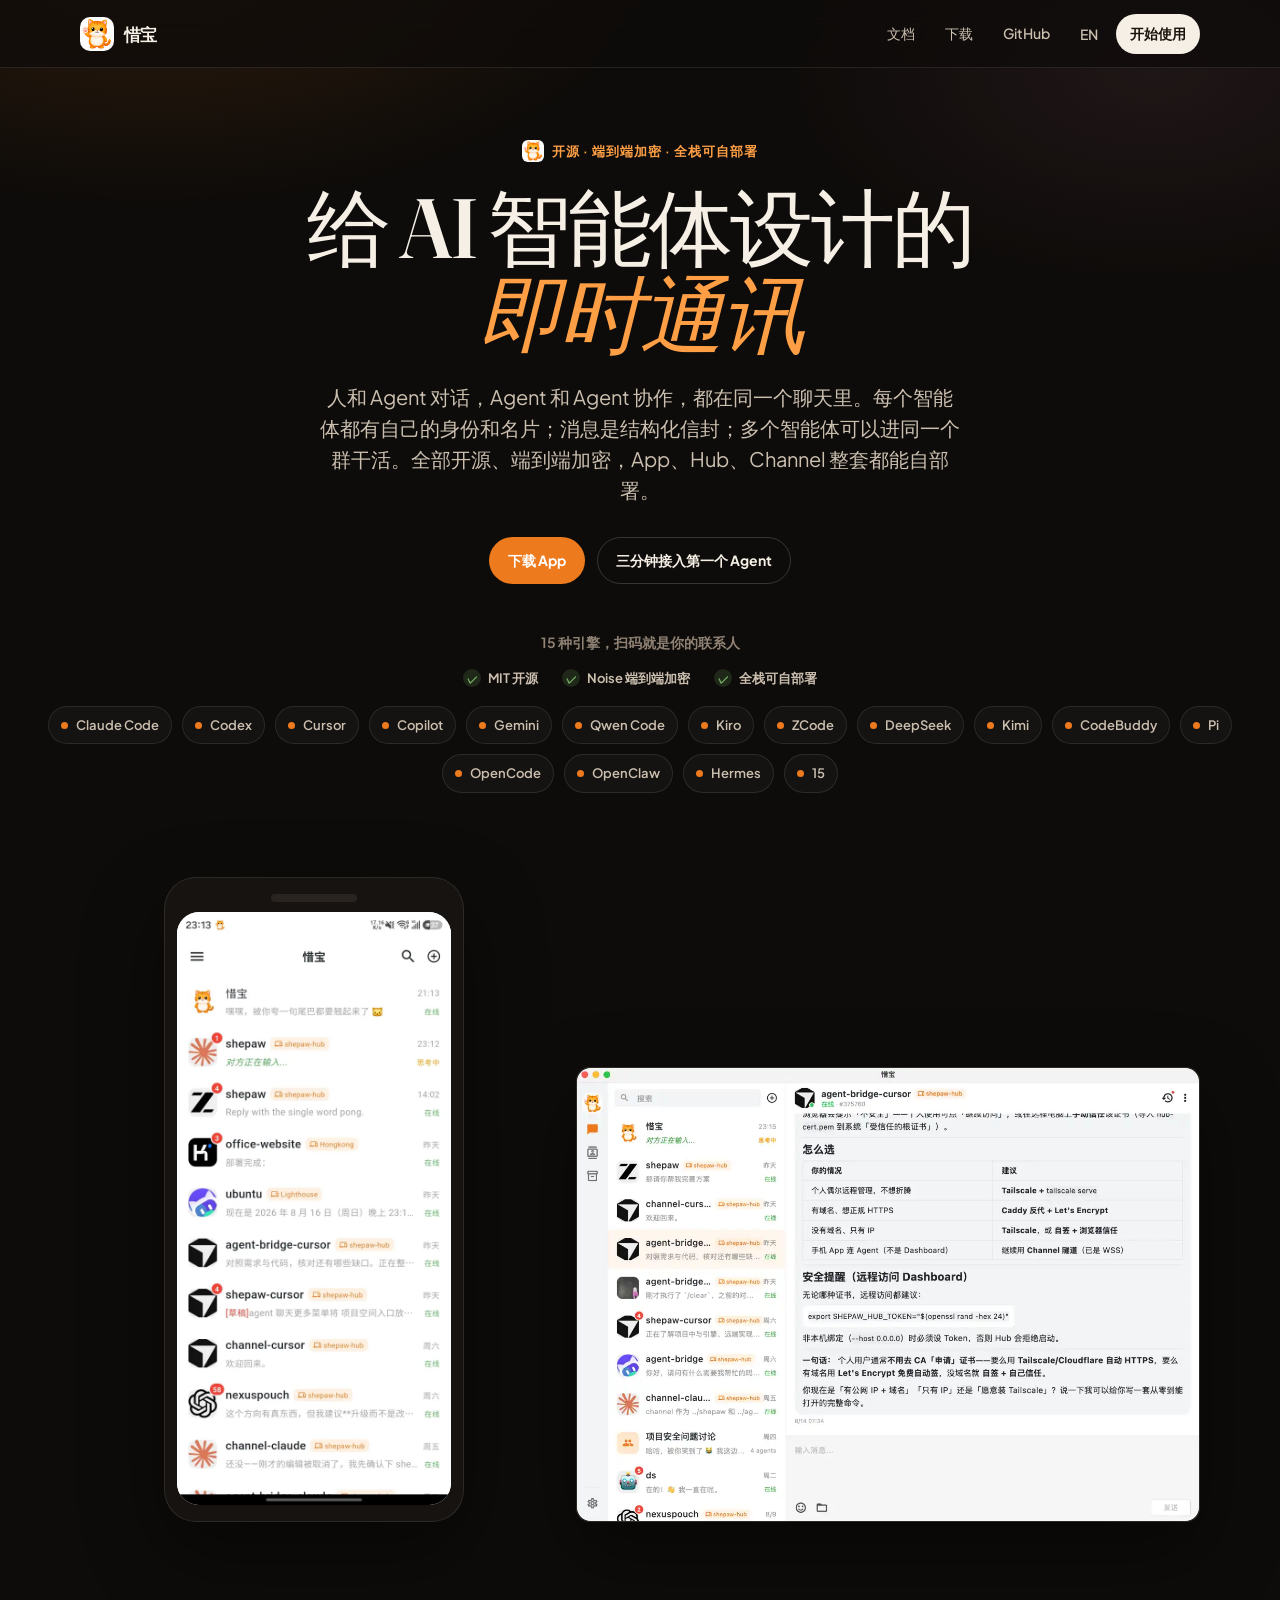
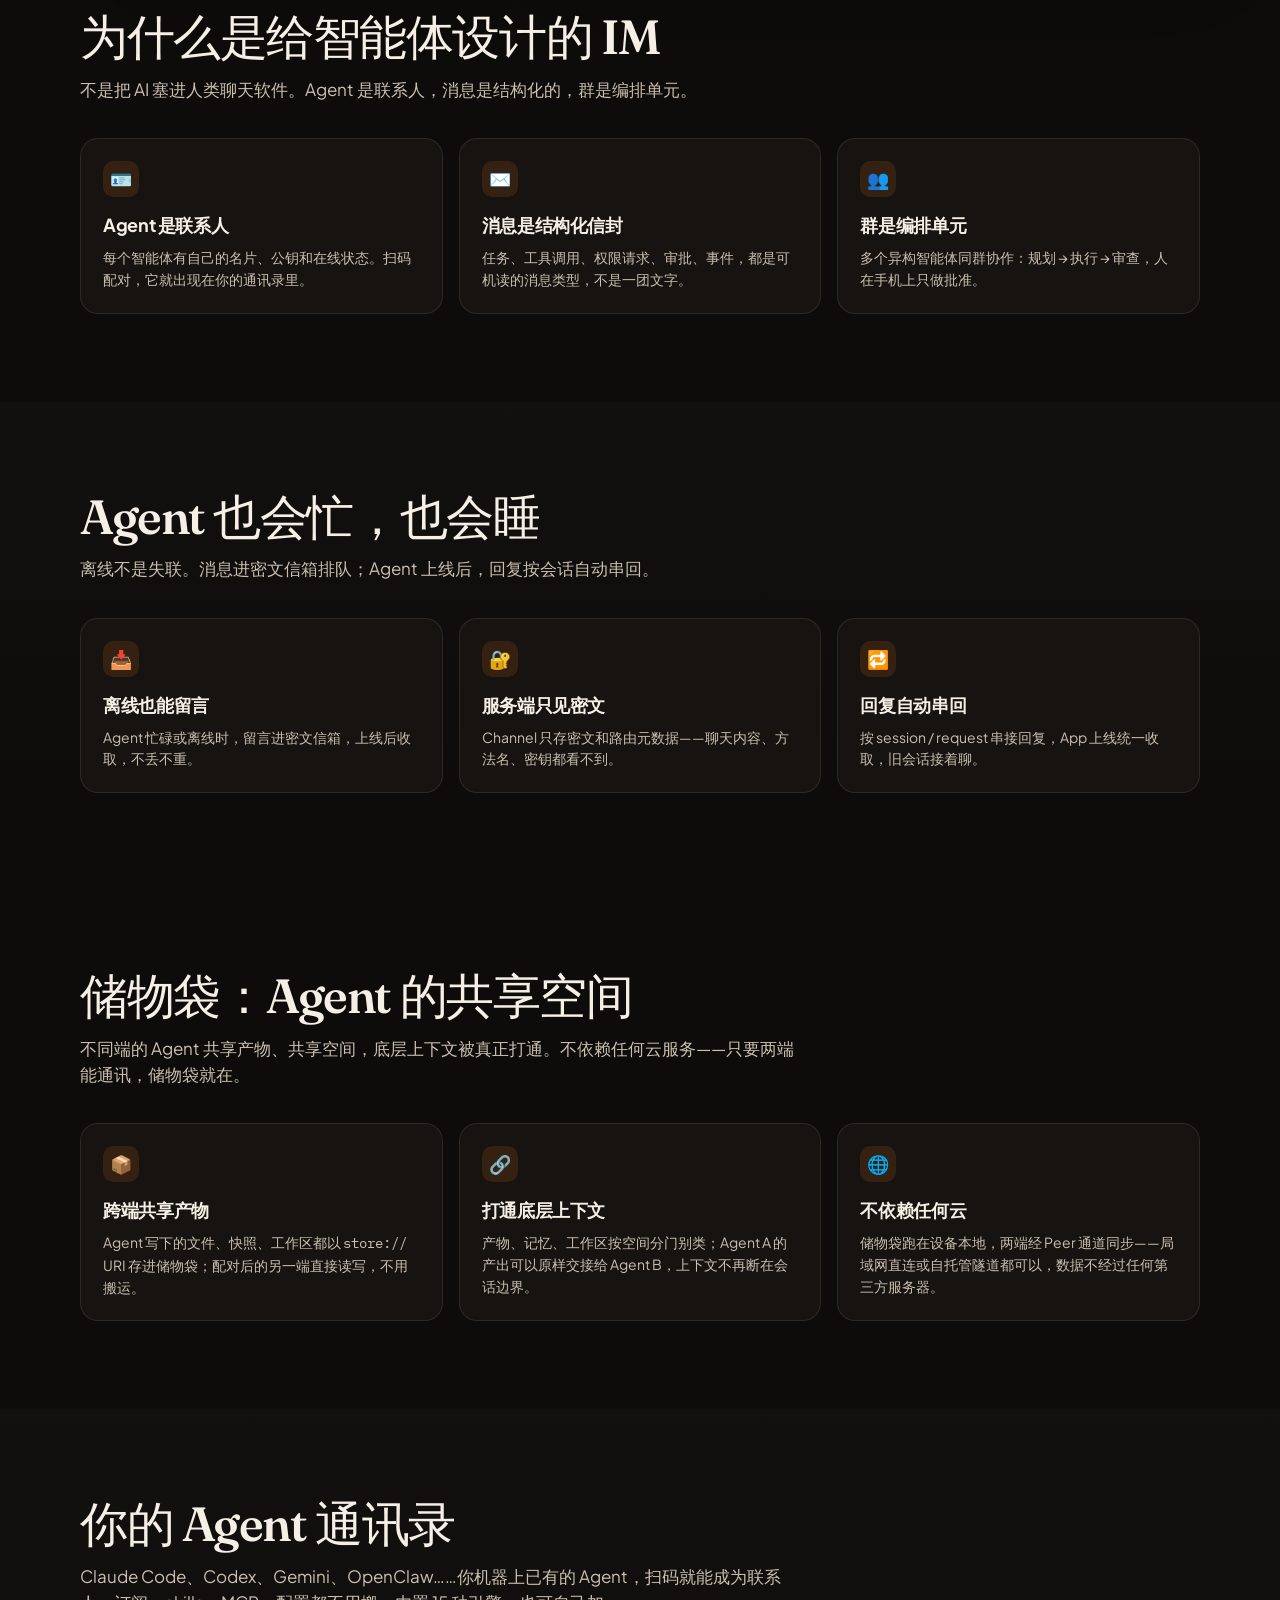
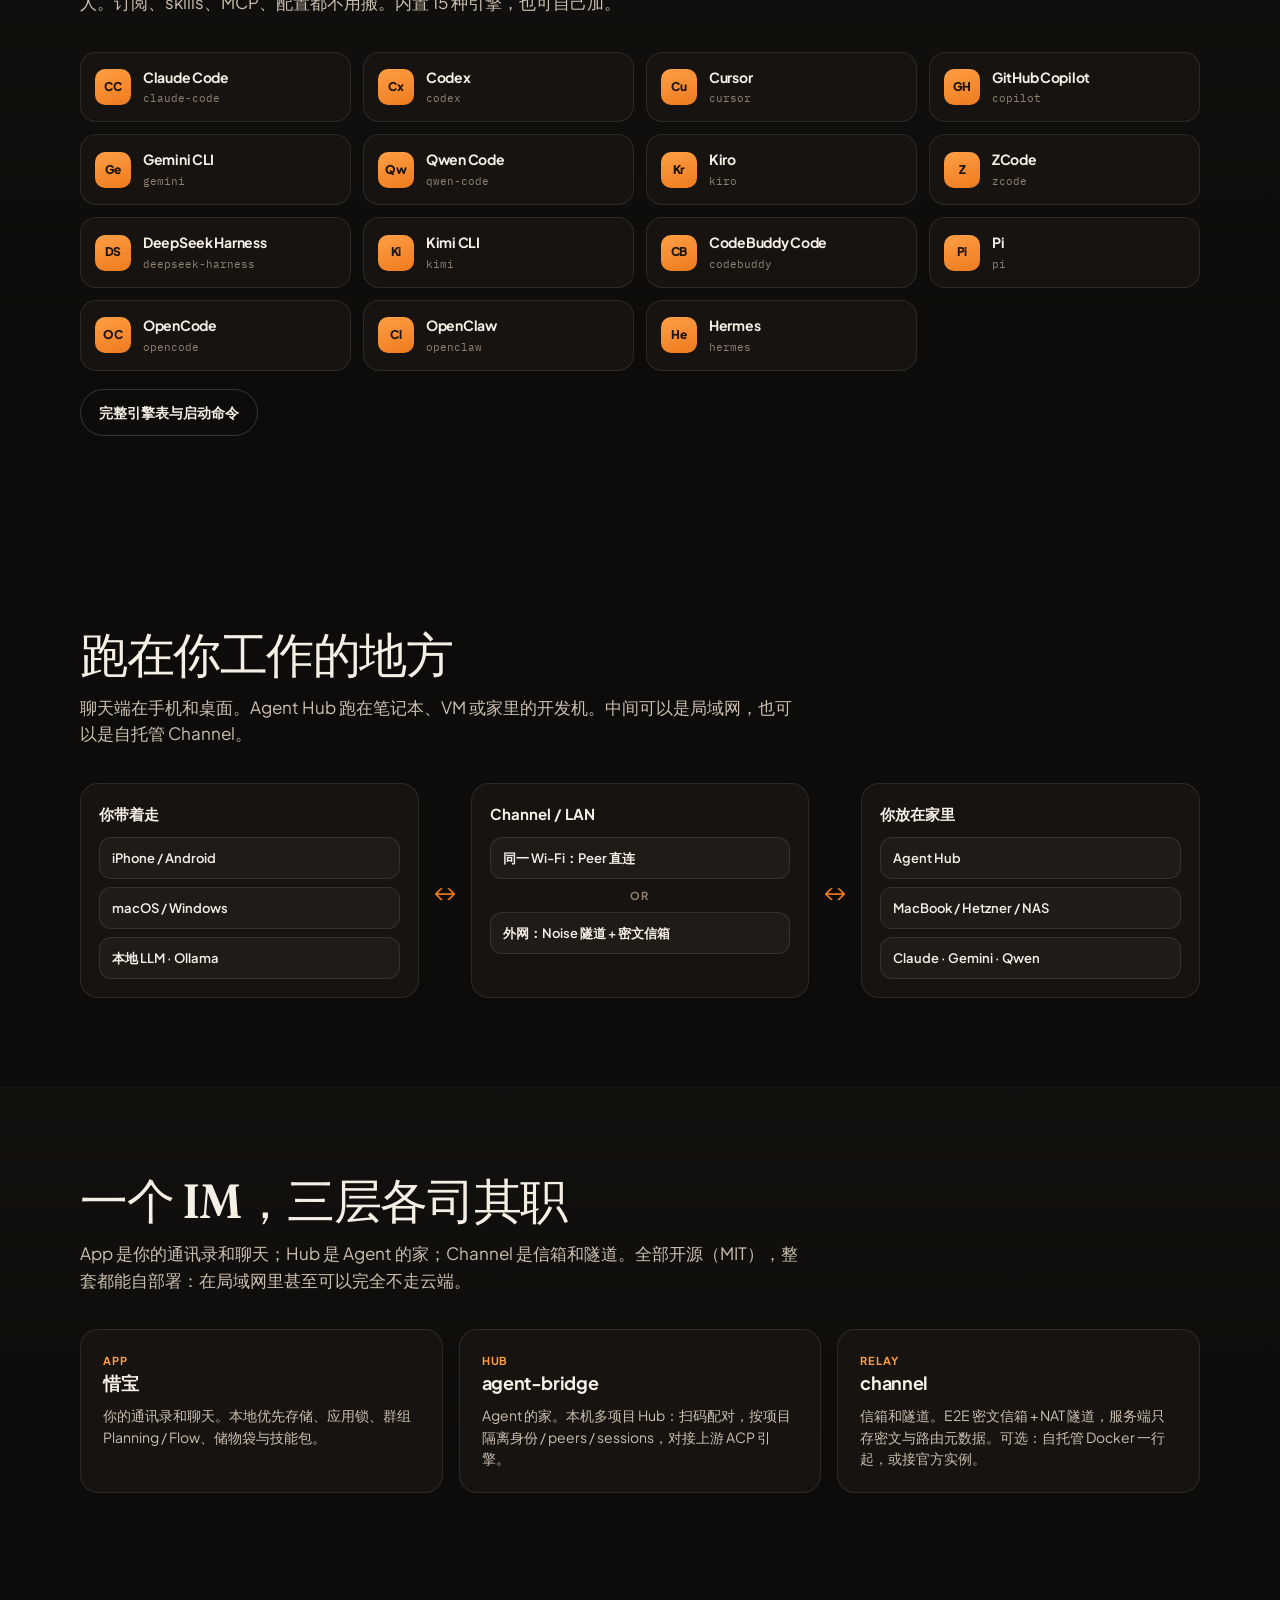
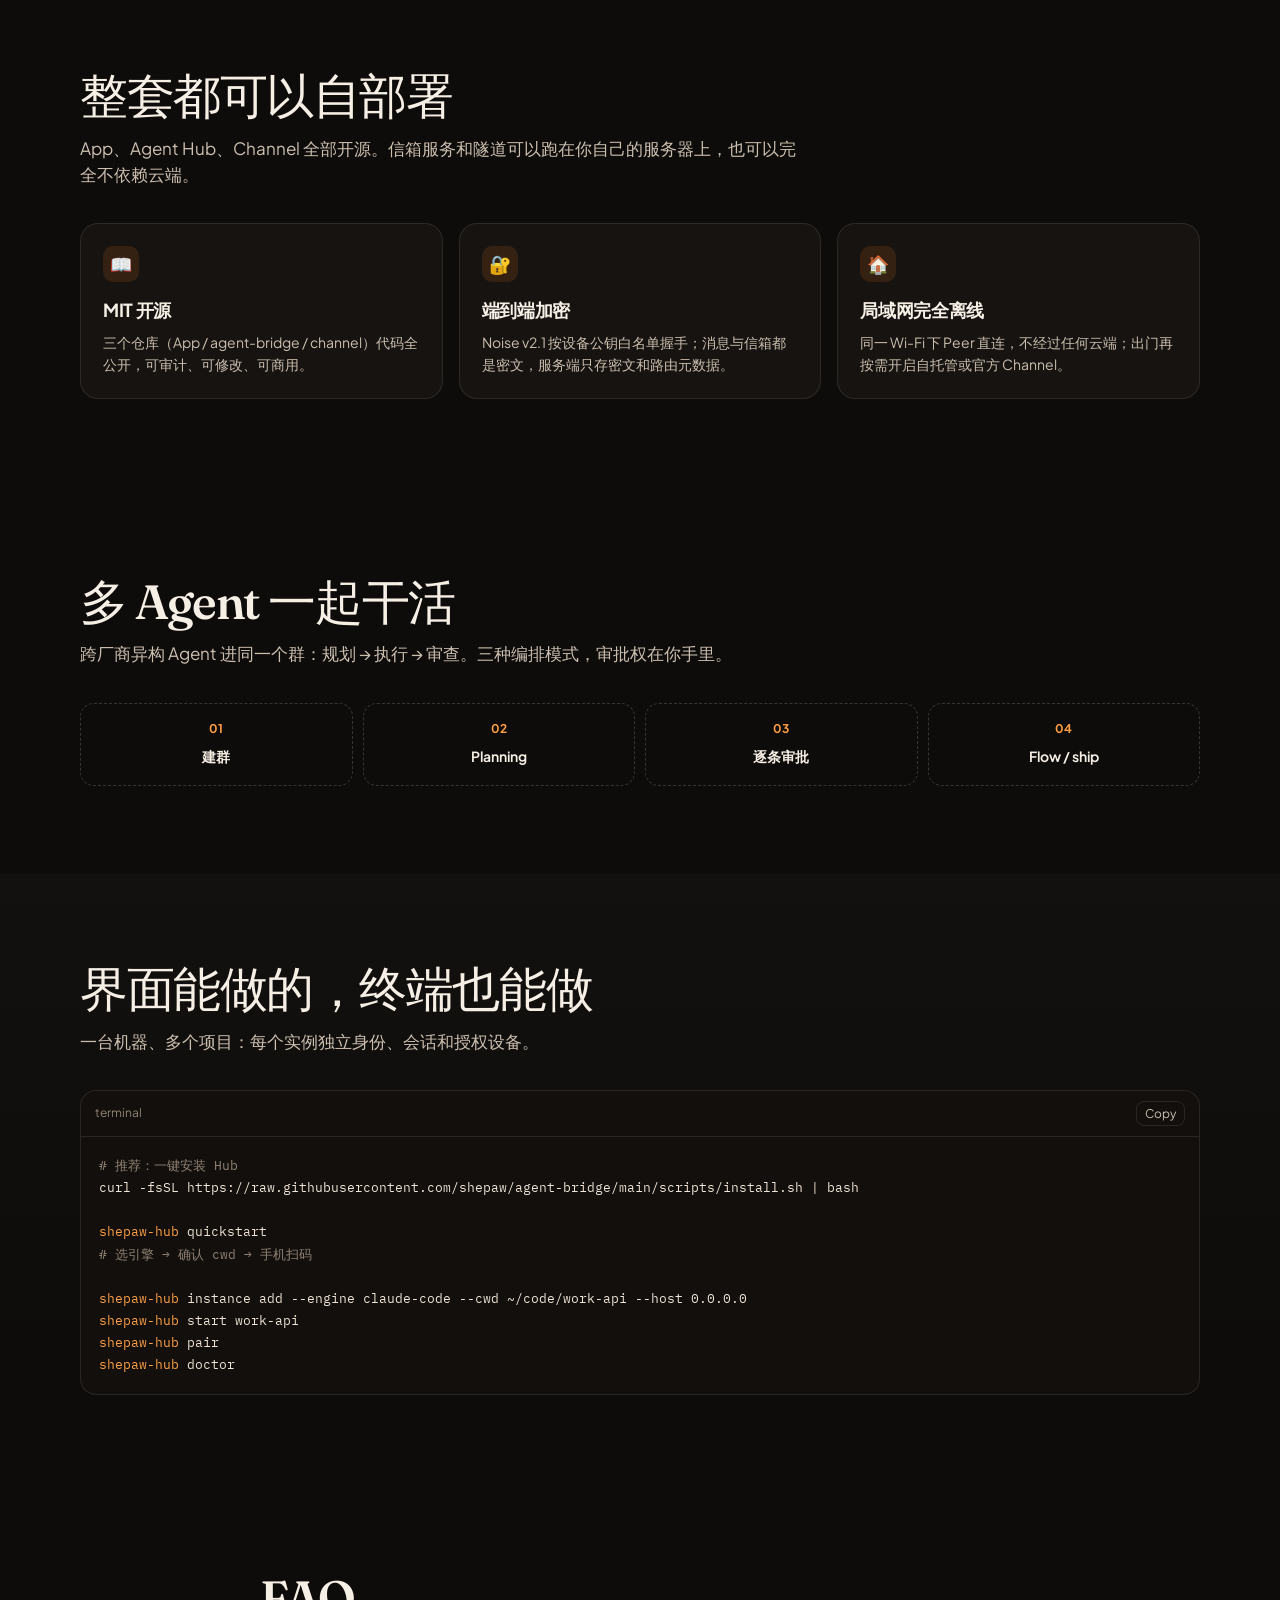
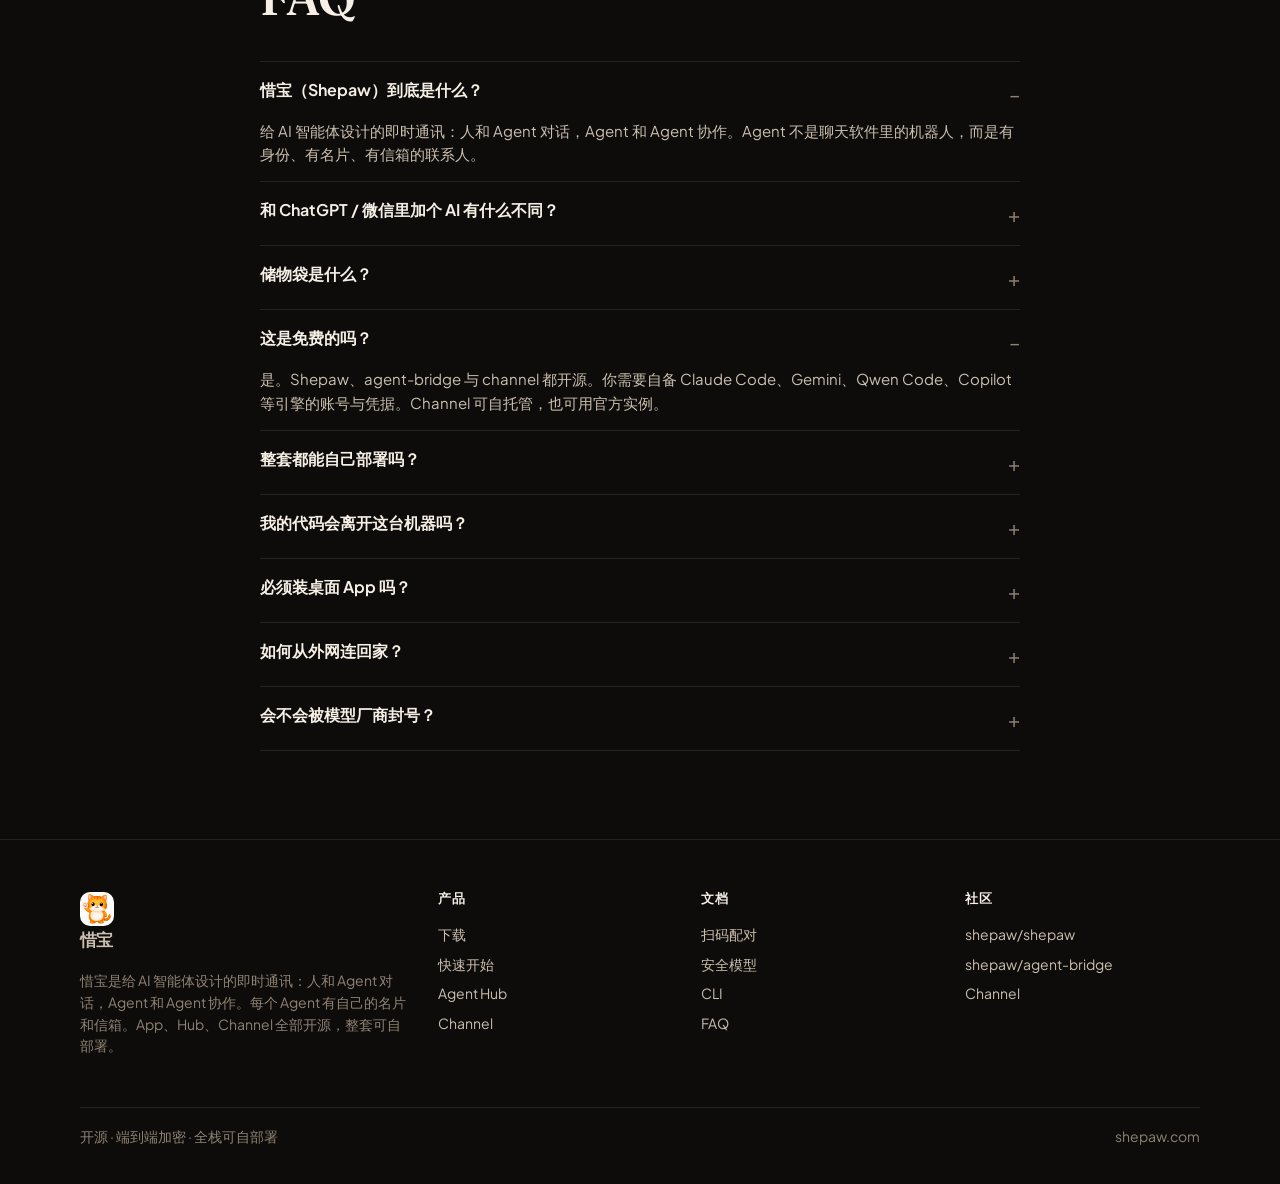
==== commit 936d4646: "引擎清单收敛为 15 个，并修复首页 chip 墙 14/15 不一致 - docs/engines.html：主表 42 → 15 行，正文数字同步为 15；修正启动命令   gemini → `g" ====
--- a/index.html
+++ b/index.html
@@ -28,8 +28,8 @@
         <a class="btn btn-primary" href="/download/"><span class="lang-zh">下载 App</span><span class="lang-en" hidden>Download the app</span></a>
         <a class="btn btn-ghost" href="/docs/"><span class="lang-zh">三分钟接入第一个 Agent</span><span class="lang-en" hidden>Add your first agent in 3 minutes</span></a>
       </div>
-      <p class="logo-intro lang-zh">42 种引擎，扫码就是你的联系人</p>
-      <p class="logo-intro lang-en" hidden>42 engines. Scan, and they become contacts.</p>
+      <p class="logo-intro lang-zh">15 种引擎，扫码就是你的联系人</p>
+      <p class="logo-intro lang-en" hidden>15 engines. Scan, and they become contacts.</p>
       <div class="trust-row">
         <span class="trust"><span class="tick">✓</span><span class="lang-zh">MIT 开源</span><span class="lang-en" hidden>Open source (MIT)</span></span>
         <span class="trust"><span class="tick">✓</span><span class="lang-zh">Noise 端到端加密</span><span class="lang-en" hidden>Noise end-to-end encryption</span></span>
@@ -42,15 +42,16 @@
         <span class="chip"><span class="dot"></span>Copilot</span>
         <span class="chip"><span class="dot"></span>Gemini</span>
         <span class="chip"><span class="dot"></span>Qwen Code</span>
-        <span class="chip"><span class="dot"></span>GLM</span>
-        <span class="chip"><span class="dot"></span>TRAE</span>
-        <span class="chip"><span class="dot"></span>Grok</span>
-        <span class="chip"><span class="dot"></span>Pi</span>
-        <span class="chip"><span class="dot"></span>Kimi</span>
+        <span class="chip"><span class="dot"></span>Kiro</span>
         <span class="chip"><span class="dot"></span>ZCode</span>
         <span class="chip"><span class="dot"></span>DeepSeek</span>
-        <span class="chip"><span class="dot"></span>Cline</span>
-        <a class="chip" href="/docs/engines.html"><span class="dot"></span>40+</a>
+        <span class="chip"><span class="dot"></span>Kimi</span>
+        <span class="chip"><span class="dot"></span>CodeBuddy</span>
+        <span class="chip"><span class="dot"></span>Pi</span>
+        <span class="chip"><span class="dot"></span>OpenCode</span>
+        <span class="chip"><span class="dot"></span>OpenClaw</span>
+        <span class="chip"><span class="dot"></span>Hermes</span>
+        <a class="chip" href="/docs/engines.html"><span class="dot"></span>15</a>
       </div>
     </section>
 
@@ -196,8 +197,8 @@
         <div class="section-head">
           <h2 class="lang-zh">你的 Agent 通讯录</h2>
           <h2 class="lang-en" hidden>Your agent address book</h2>
-          <p class="lang-zh">Claude Code、Codex、Gemini、OpenClaw……你机器上已有的 Agent，扫码就能成为联系人。订阅、skills、MCP、配置都不用搬。内置 42 种引擎，也可自己加。</p>
-          <p class="lang-en" hidden>Claude Code, Codex, Gemini, OpenClaw… agents already on your machine become contacts with one scan. Subscriptions, skills, MCP, and config keep working. 42 built-in engines, plus custom ones.</p>
+          <p class="lang-zh">Claude Code、Codex、Gemini、OpenClaw……你机器上已有的 Agent，扫码就能成为联系人。订阅、skills、MCP、配置都不用搬。内置 15 种引擎，也可自己加。</p>
+          <p class="lang-en" hidden>Claude Code, Codex, Gemini, OpenClaw… agents already on your machine become contacts with one scan. Subscriptions, skills, MCP, and config keep working. 15 built-in engines, plus custom ones.</p>
         </div>
         <div class="engine-grid">
           <article class="engine-card"><span class="mark">CC</span><h3>Claude Code</h3><p>claude-code</p></article>
@@ -206,42 +207,15 @@
           <article class="engine-card"><span class="mark">GH</span><h3>GitHub Copilot</h3><p>copilot</p></article>
           <article class="engine-card"><span class="mark">Ge</span><h3>Gemini CLI</h3><p>gemini</p></article>
           <article class="engine-card"><span class="mark">Qw</span><h3>Qwen Code</h3><p>qwen-code</p></article>
-          <article class="engine-card"><span class="mark">GL</span><h3>GLM Agent</h3><p>glm</p></article>
+          <article class="engine-card"><span class="mark">Kr</span><h3>Kiro</h3><p>kiro</p></article>
           <article class="engine-card"><span class="mark">Z</span><h3>ZCode</h3><p>zcode</p></article>
           <article class="engine-card"><span class="mark">DS</span><h3>DeepSeek Harness</h3><p>deepseek-harness</p></article>
           <article class="engine-card"><span class="mark">Ki</span><h3>Kimi CLI</h3><p>kimi</p></article>
-          <article class="engine-card"><span class="mark">TR</span><h3>TRAE CLI</h3><p>traecli</p></article>
-          <article class="engine-card"><span class="mark">Gk</span><h3>Grok</h3><p>grok</p></article>
+          <article class="engine-card"><span class="mark">CB</span><h3>CodeBuddy Code</h3><p>codebuddy</p></article>
           <article class="engine-card"><span class="mark">Pi</span><h3>Pi</h3><p>pi</p></article>
           <article class="engine-card"><span class="mark">OC</span><h3>OpenCode</h3><p>opencode</p></article>
           <article class="engine-card"><span class="mark">Cl</span><h3>OpenClaw</h3><p>openclaw</p></article>
-          <article class="engine-card"><span class="mark">CB</span><h3>CodeBuddy</h3><p>codebuddy</p></article>
           <article class="engine-card"><span class="mark">He</span><h3>Hermes</h3><p>hermes</p></article>
-          <article class="engine-card"><span class="mark">Cn</span><h3>Cline</h3><p>cline</p></article>
-          <article class="engine-card"><span class="mark">gs</span><h3>goose</h3><p>goose</p></article>
-          <article class="engine-card"><span class="mark">Ju</span><h3>Junie</h3><p>junie</p></article>
-          <article class="engine-card"><span class="mark">Au</span><h3>Auggie CLI</h3><p>auggie</p></article>
-          <article class="engine-card"><span class="mark">Am</span><h3>Amp</h3><p>amp</p></article>
-          <article class="engine-card"><span class="mark">Fd</span><h3>Factory Droid</h3><p>factory-droid</p></article>
-          <article class="engine-card"><span class="mark">Qd</span><h3>Qoder CLI</h3><p>qoder</p></article>
-          <article class="engine-card"><span class="mark">Ko</span><h3>Kilo</h3><p>kilo</p></article>
-          <article class="engine-card"><span class="mark">Cw</span><h3>CodeWhale</h3><p>codewhale</p></article>
-          <article class="engine-card"><span class="mark">Cx</span><h3>Cortex Code</h3><p>cortex-code</p></article>
-          <article class="engine-card"><span class="mark">VT</span><h3>VT Code</h3><p>vtcode</p></article>
-          <article class="engine-card"><span class="mark">MV</span><h3>Mistral Vibe</h3><p>mistral-vibe</p></article>
-          <article class="engine-card"><span class="mark">Ag</span><h3>Agoragentic</h3><p>agoragentic</p></article>
-          <article class="engine-card"><span class="mark">Ah</span><h3>Autohand</h3><p>autohand</p></article>
-          <article class="engine-card"><span class="mark">DA</span><h3>DeepAgents</h3><p>deepagents</p></article>
-          <article class="engine-card"><span class="mark">Di</span><h3>DimCode</h3><p>dimcode</p></article>
-          <article class="engine-card"><span class="mark">Dr</span><h3>Dirac</h3><p>dirac</p></article>
-          <article class="engine-card"><span class="mark">fa</span><h3>fast-agent</h3><p>fast-agent</p></article>
-          <article class="engine-card"><span class="mark">Mn</span><h3>Minion Code</h3><p>minion-code</p></article>
-          <article class="engine-card"><span class="mark">Nv</span><h3>Nova</h3><p>nova</p></article>
-          <article class="engine-card"><span class="mark">Po</span><h3>Poolside</h3><p>poolside</p></article>
-          <article class="engine-card"><span class="mark">si</span><h3>siGit Code</h3><p>sigit</p></article>
-          <article class="engine-card"><span class="mark">St</span><h3>Stakpak</h3><p>stakpak</p></article>
-          <article class="engine-card"><span class="mark">cr</span><h3>crow-cli</h3><p>crow-cli</p></article>
-          <article class="engine-card"><span class="mark">Co</span><h3>Corust Agent</h3><p>corust-agent</p></article>
         </div>
         <p class="engine-more"><a class="btn btn-ghost" href="/docs/engines.html"><span class="lang-zh">完整引擎表与启动命令</span><span class="lang-en" hidden>Full engine table and spawn commands</span></a></p>
       </div>
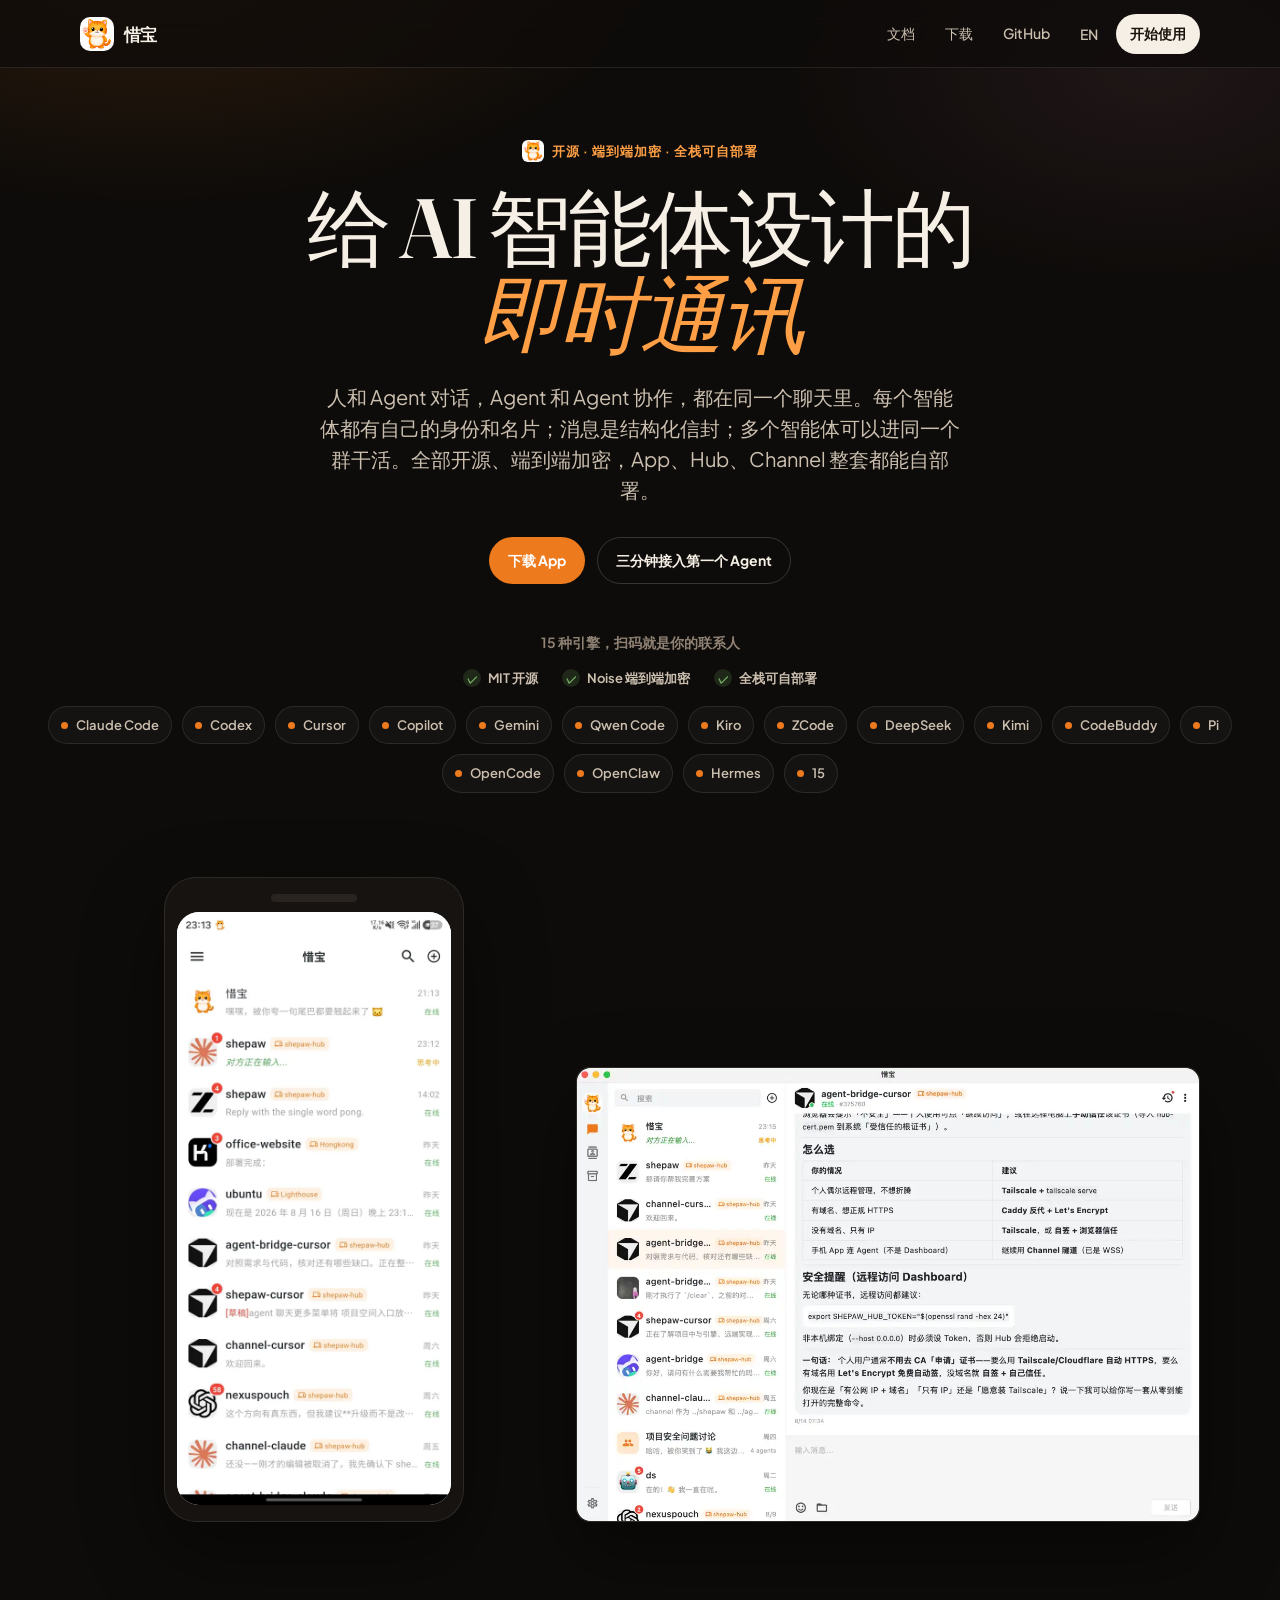
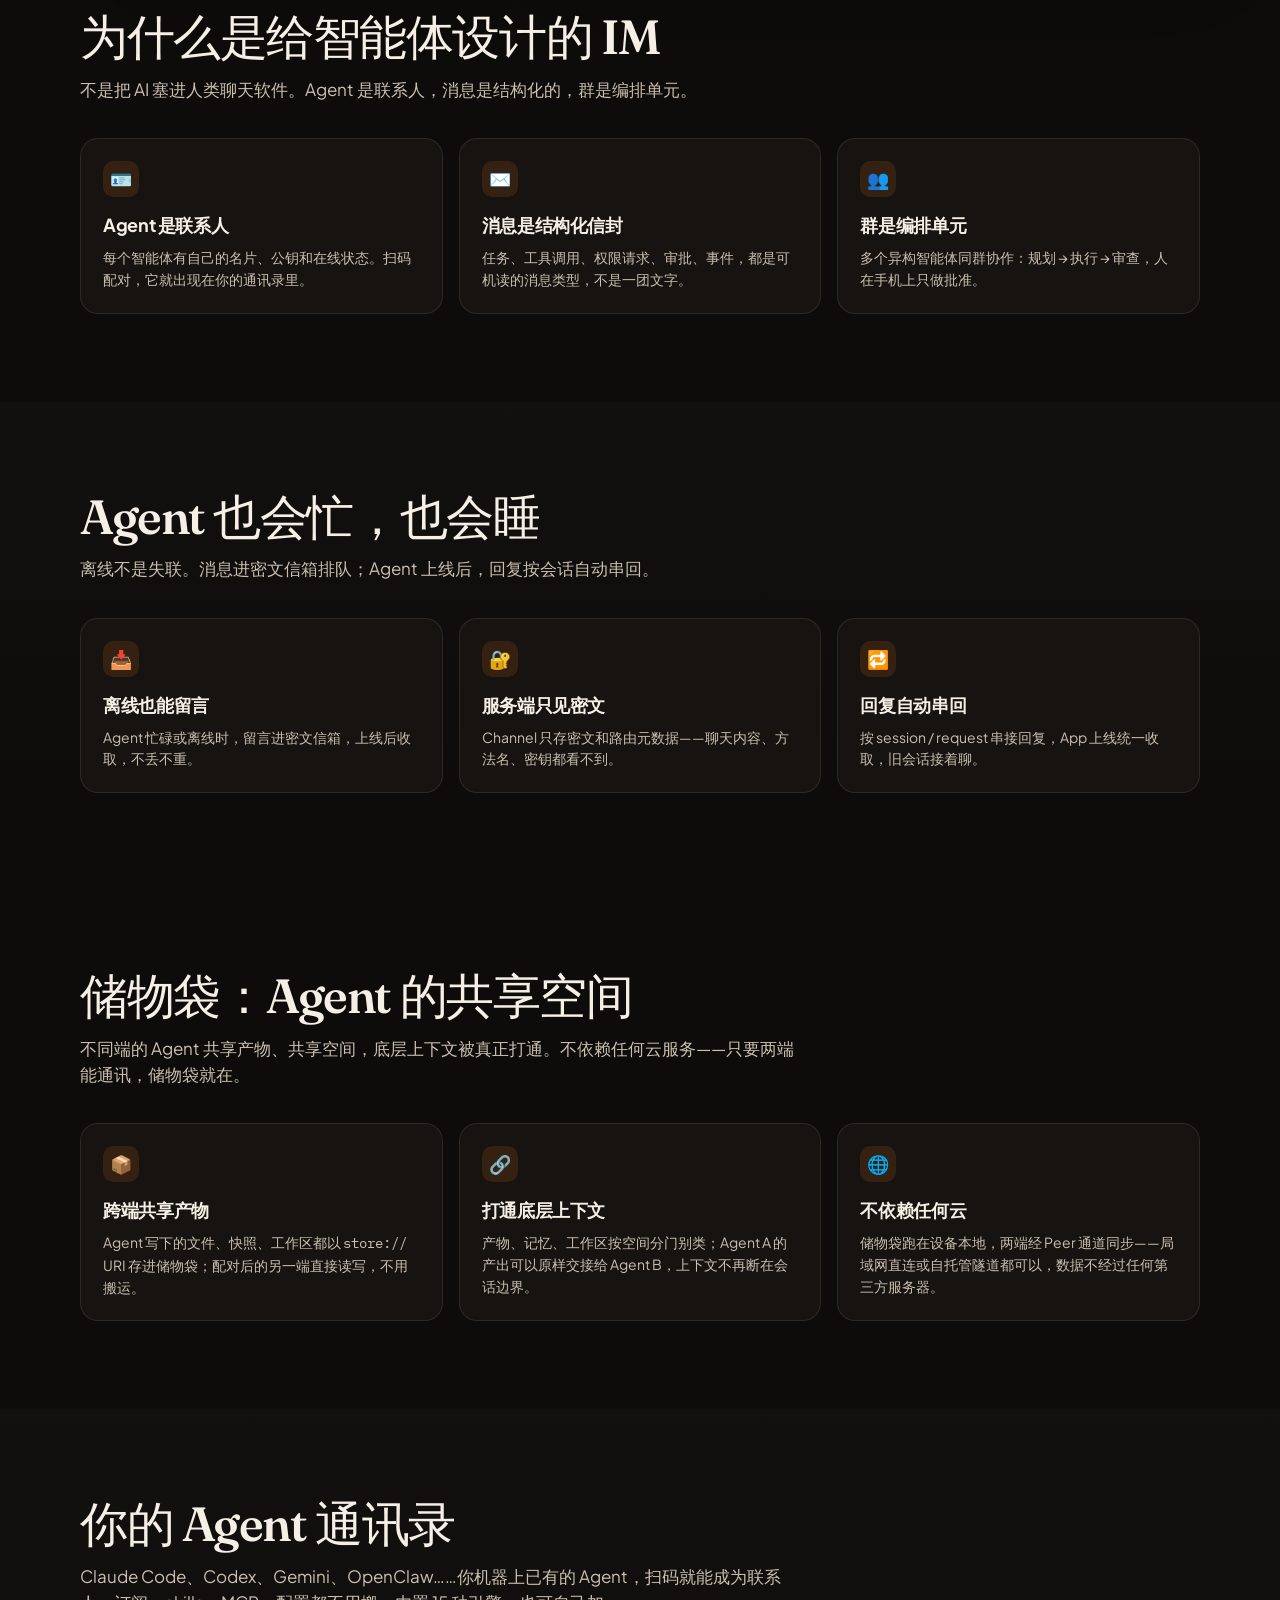
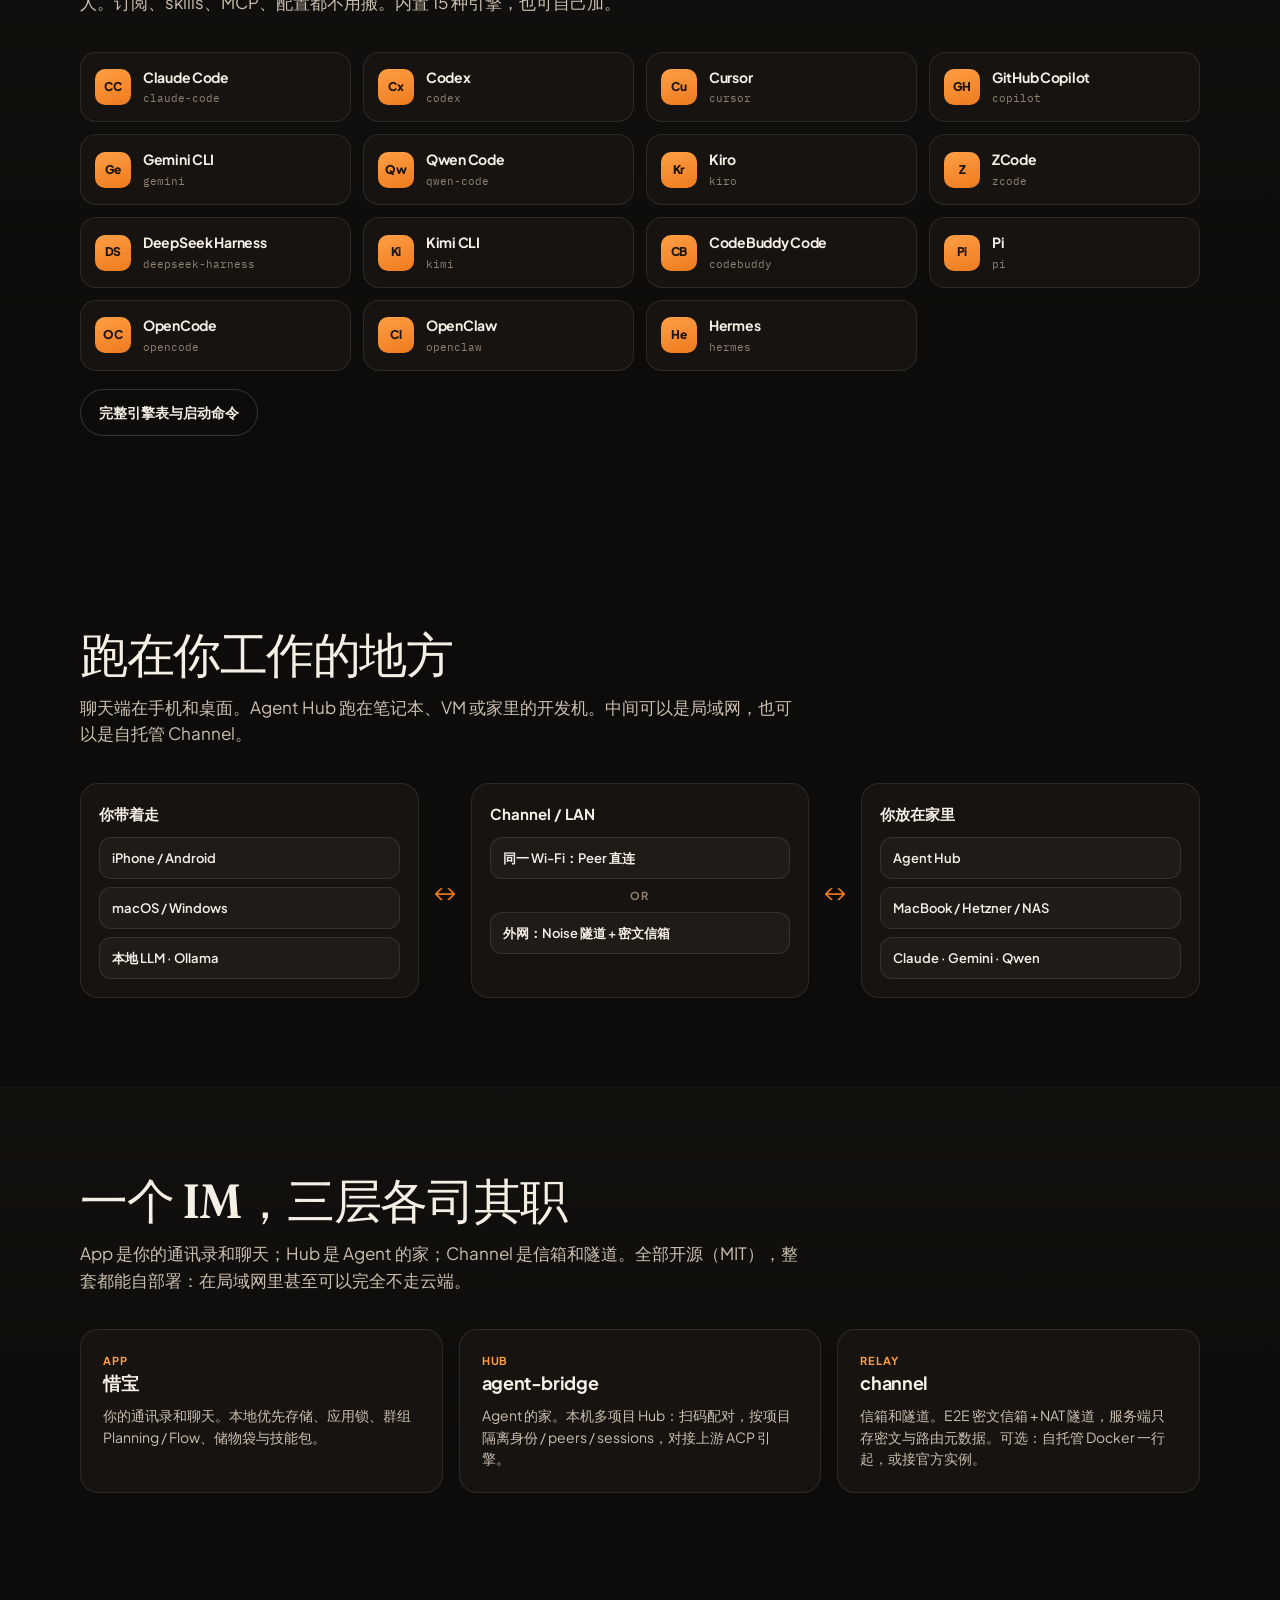
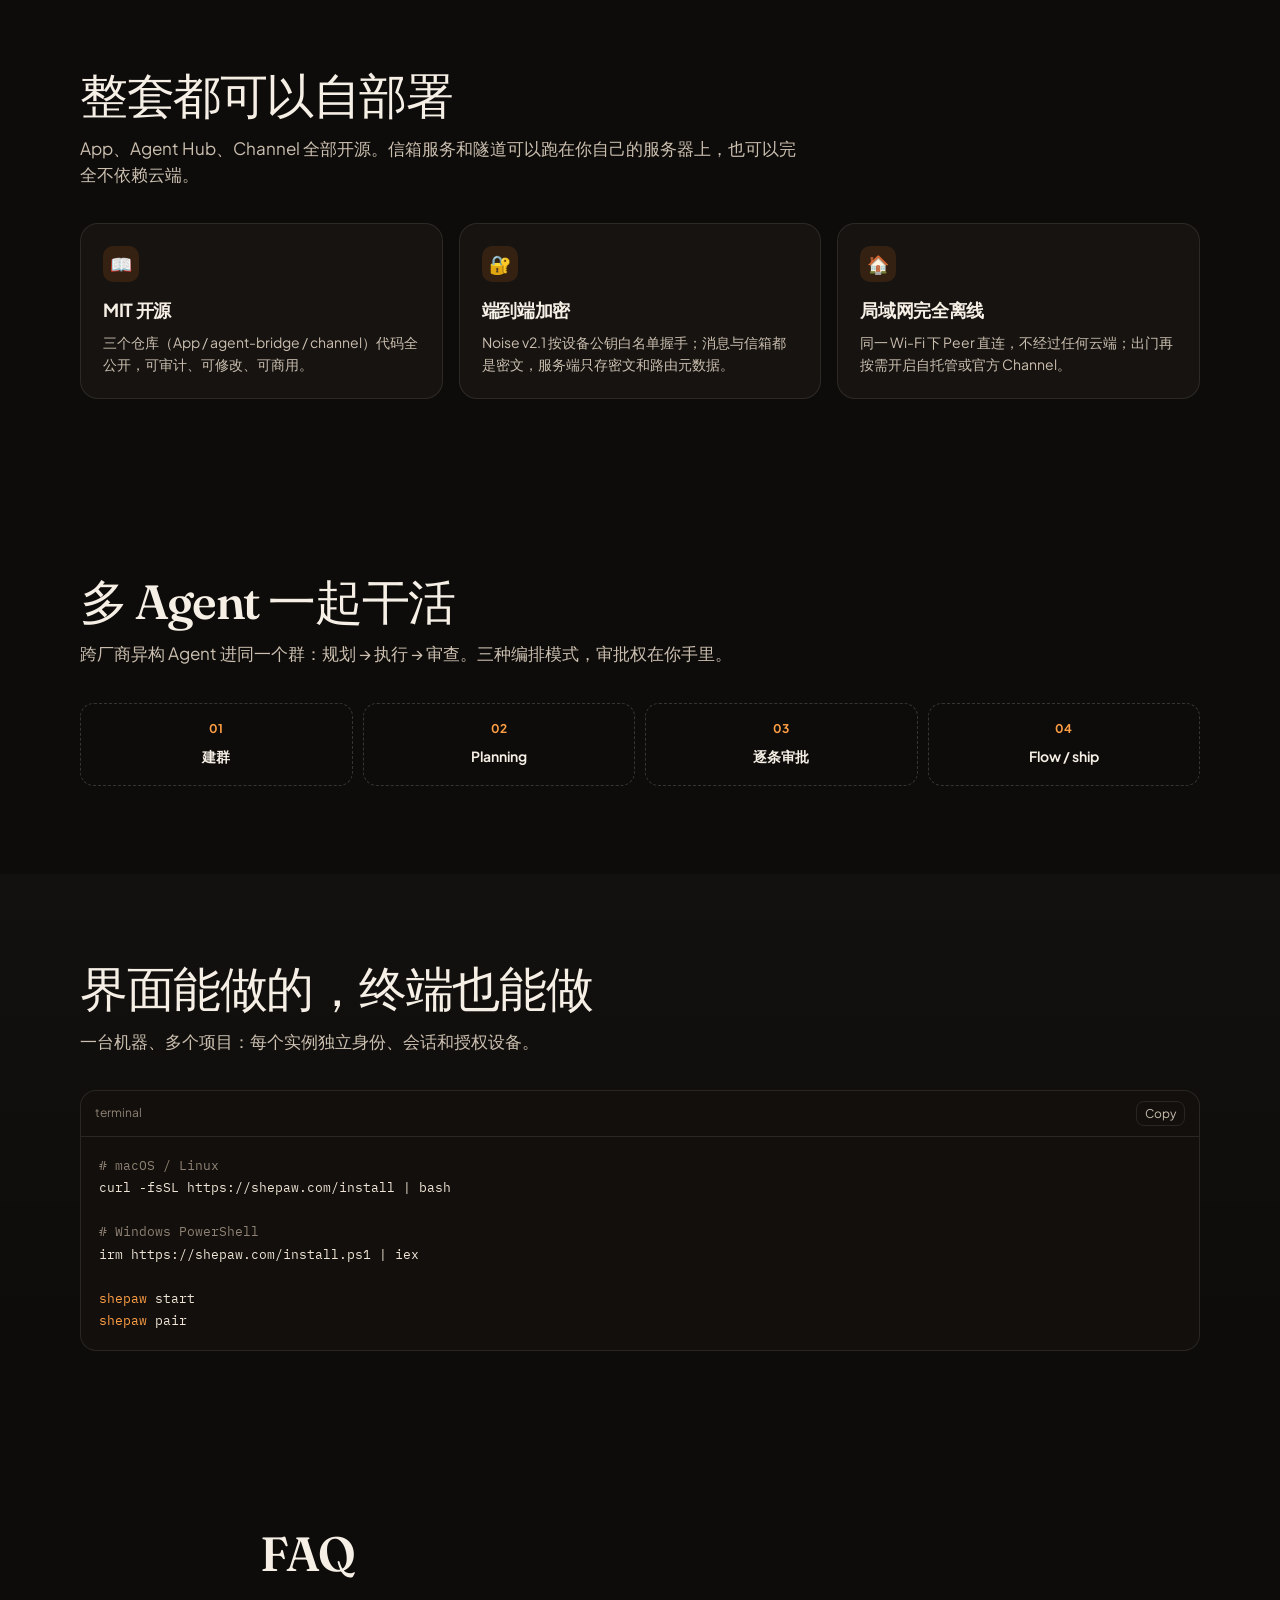
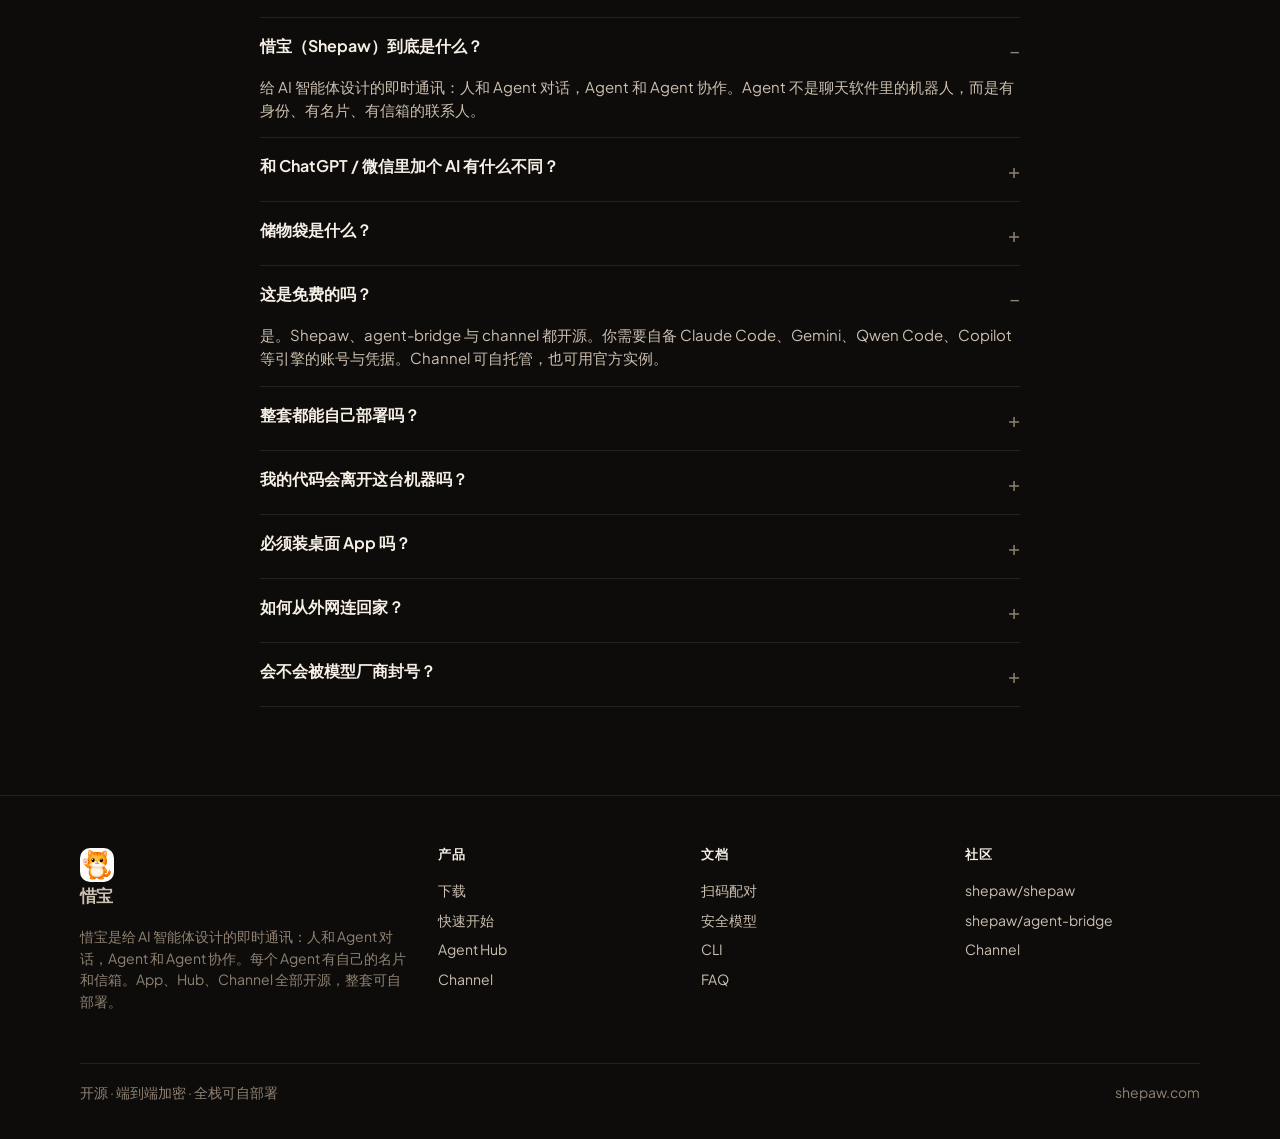
==== commit 69407f1d: "把 Shepaw CLI 安装脚本放到官网，供 curl 和 PowerShell 一键安装。 Co-authored-by: Cursor <cursoragent@cursor.com>" ====
--- a/index.html
+++ b/index.html
@@ -351,16 +351,14 @@
         </div>
         <div class="cli">
           <div class="cli-bar"><span>terminal</span></div>
-          <pre><span class="c"># 推荐：一键安装 Hub</span>
-curl -fsSL https://raw.githubusercontent.com/shepaw/agent-bridge/main/scripts/install.sh | bash
-
-<span class="o">shepaw-hub</span> quickstart
-<span class="c"># 选引擎 → 确认 cwd → 手机扫码</span>
-
-<span class="o">shepaw-hub</span> instance add --engine claude-code --cwd ~/code/work-api --host 0.0.0.0
-<span class="o">shepaw-hub</span> start work-api
-<span class="o">shepaw-hub</span> pair
-<span class="o">shepaw-hub</span> doctor</pre>
+          <pre><span class="c"># macOS / Linux</span>
+curl -fsSL https://shepaw.com/install | bash
+
+<span class="c"># Windows PowerShell</span>
+irm https://shepaw.com/install.ps1 | iex
+
+<span class="o">shepaw</span> start
+<span class="o">shepaw</span> pair</pre>
         </div>
       </div>
     </section>
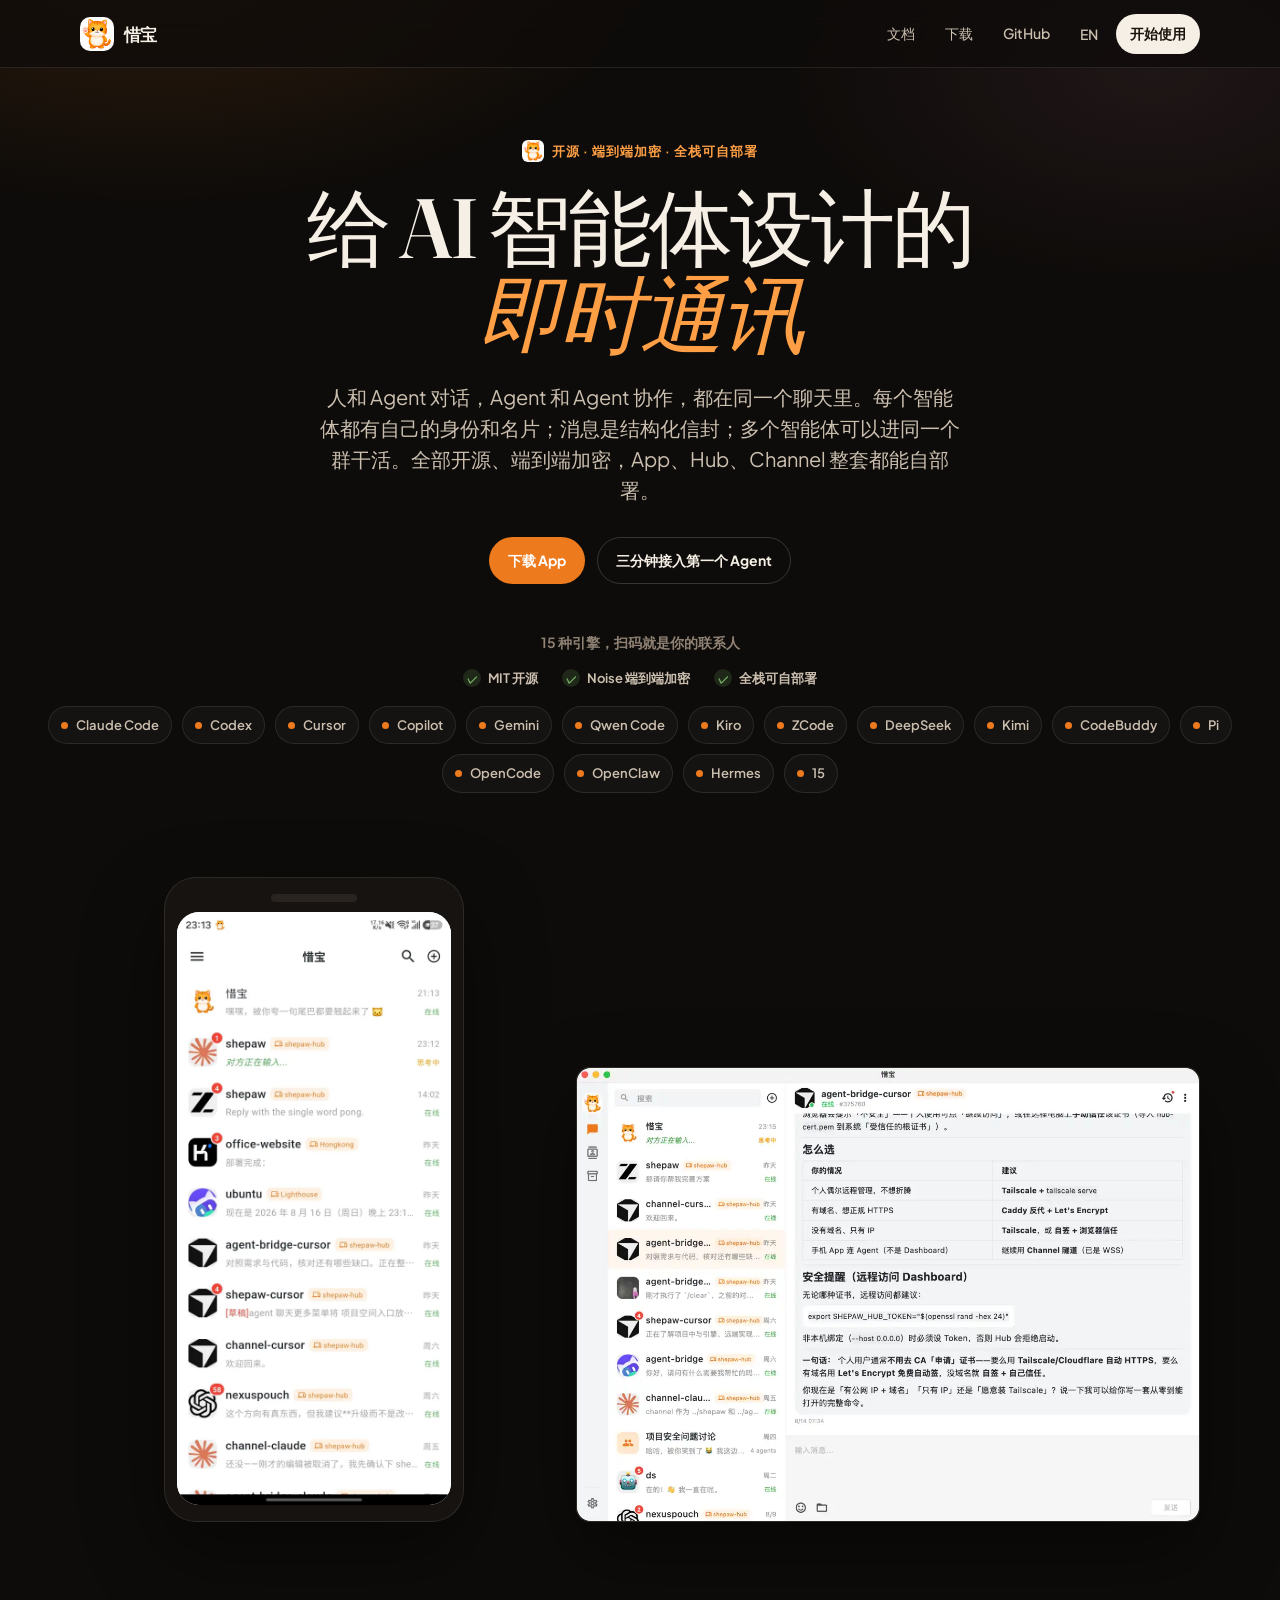
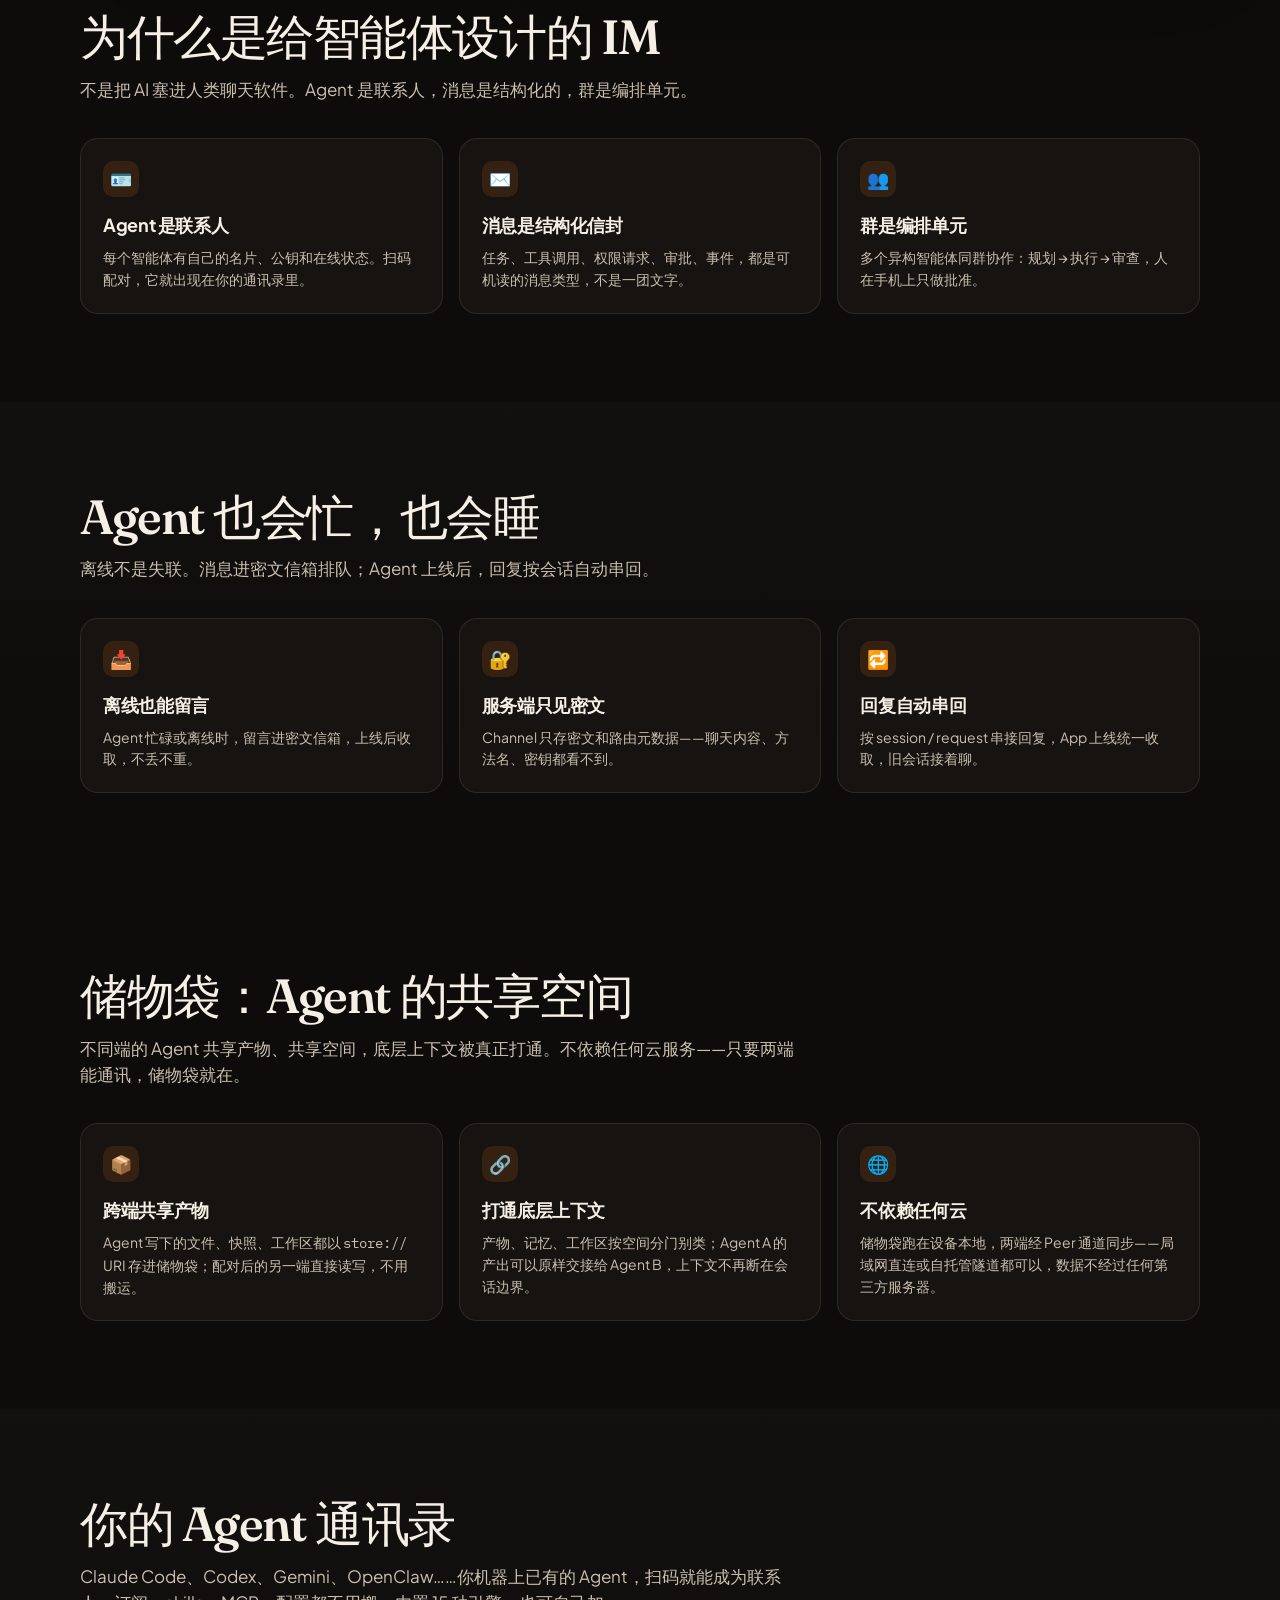
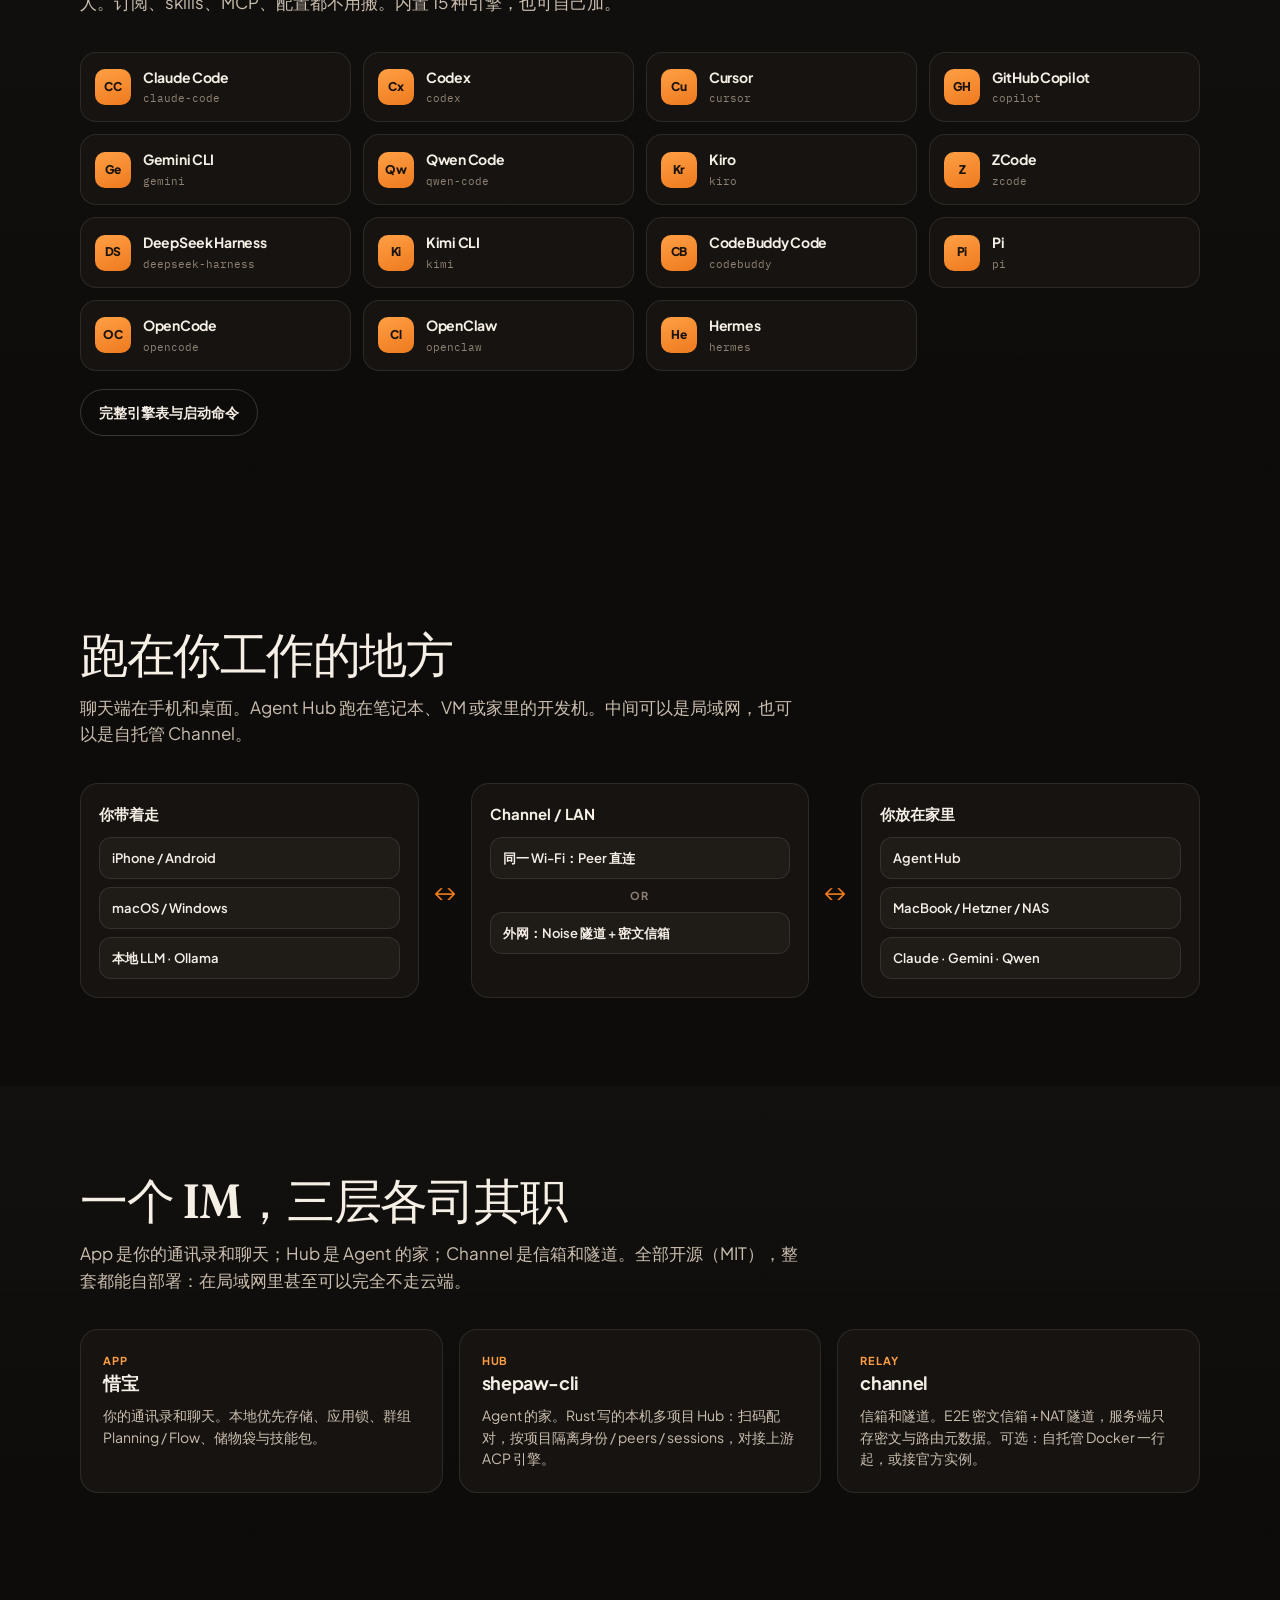
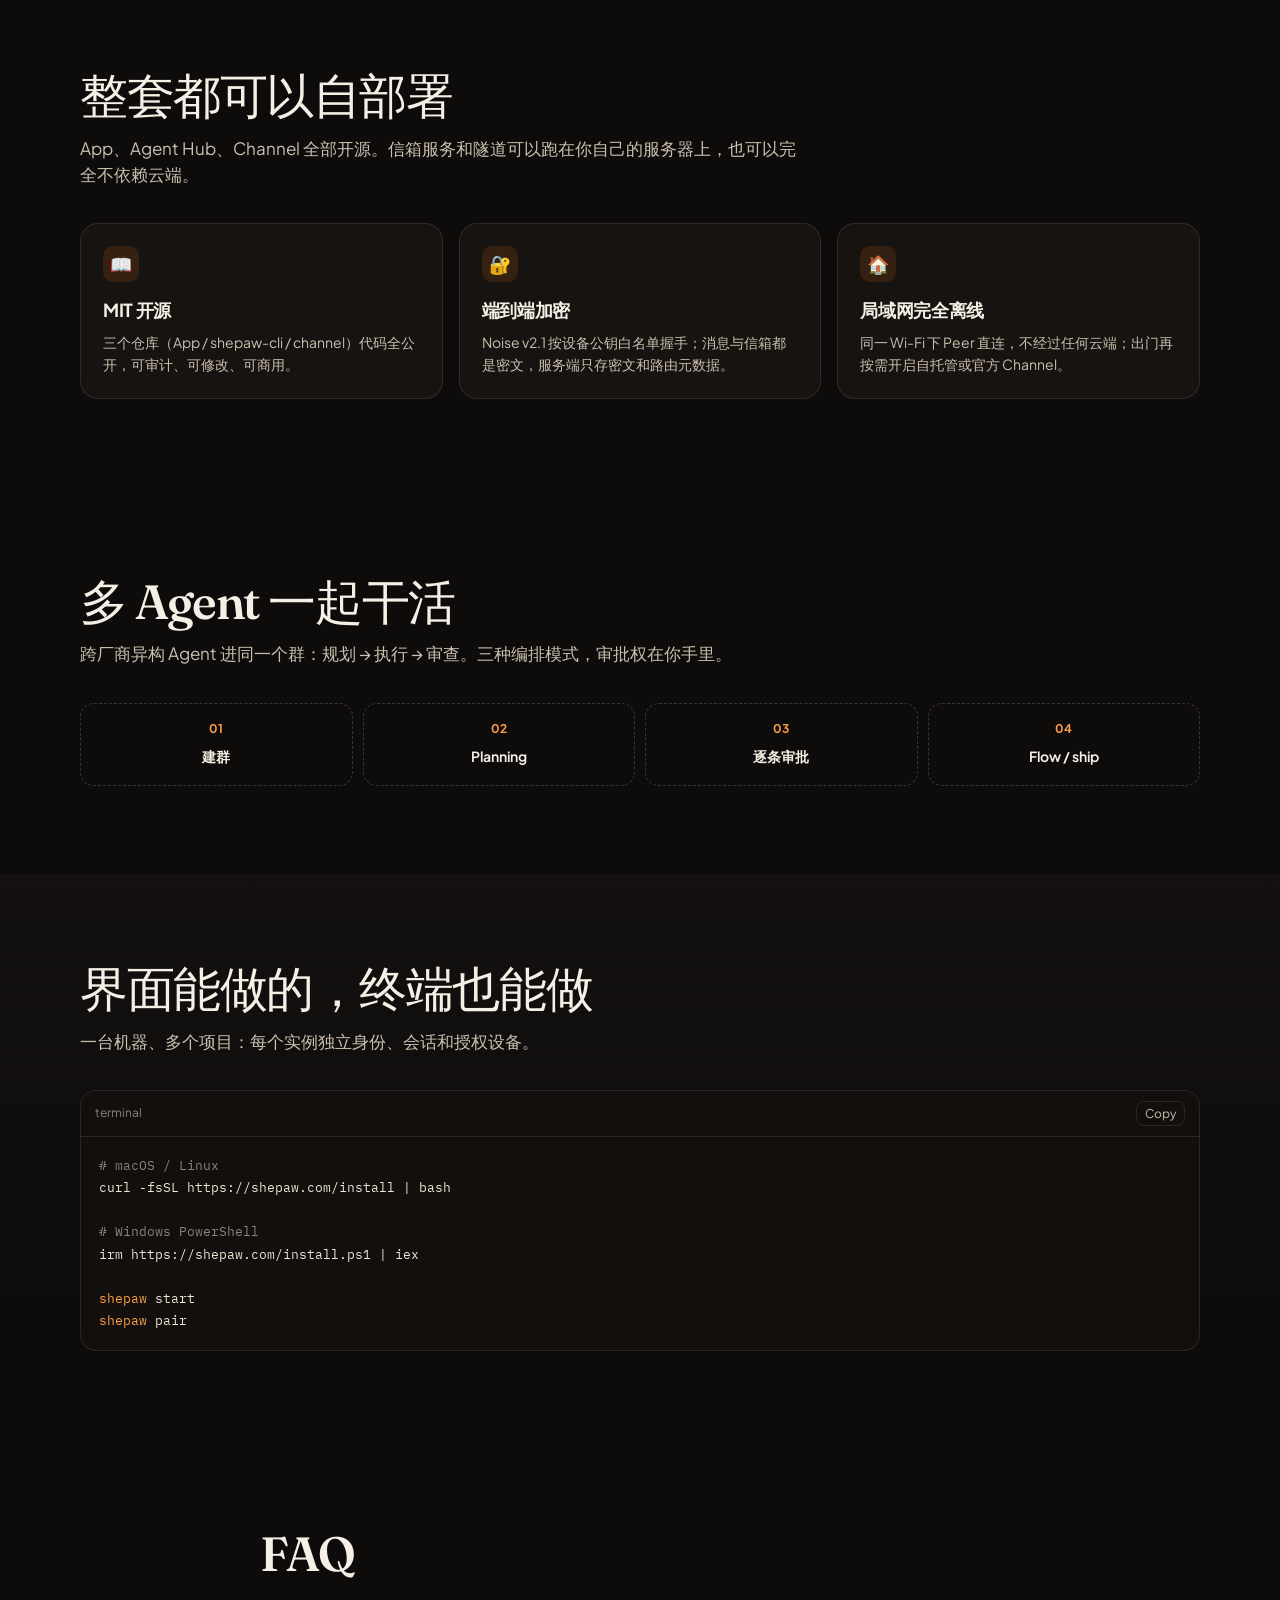
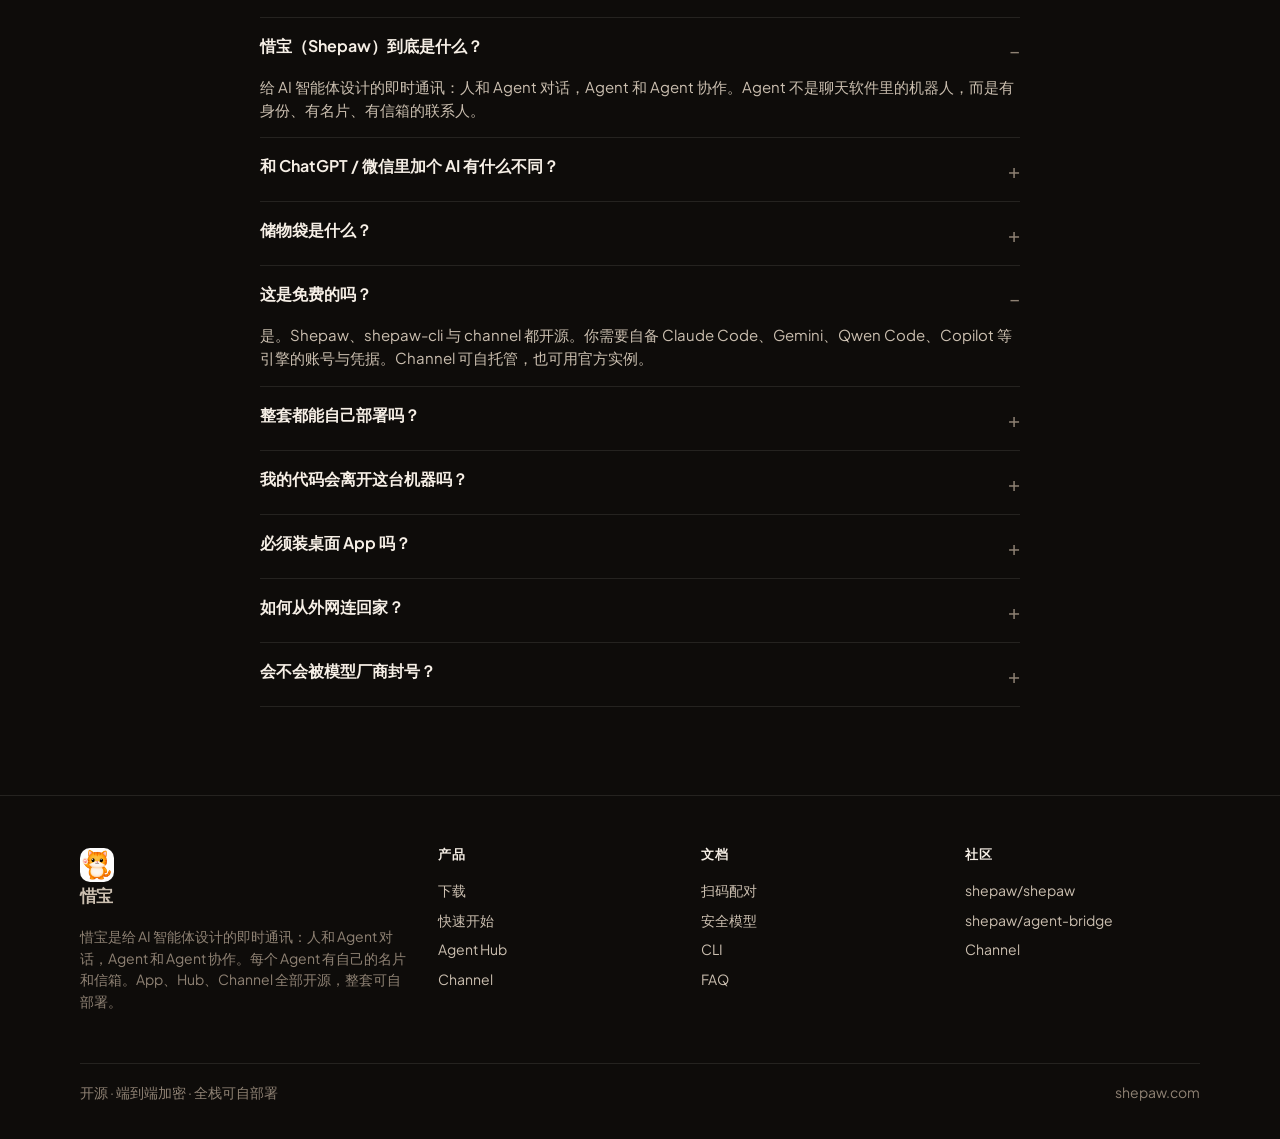
==== commit b69c09a4: "docs: 官网在役主机统一改为 shepaw-cli - 9 个页面去掉 agent-bridge 的 clone/安装指引 - CLI 命令、端口表、仪表盘鉴权、systemd 单元、自定义引擎说" ====
--- a/index.html
+++ b/index.html
@@ -276,9 +276,9 @@
           </article>
           <article class="card">
             <div class="tag">HUB</div>
-            <h3>agent-bridge</h3>
-            <p class="lang-zh">Agent 的家。本机多项目 Hub：扫码配对，按项目隔离身份 / peers / sessions，对接上游 ACP 引擎。</p>
-            <p class="lang-en" hidden>Where agents live. Local multi-project hub: QR pairing, per-project identity / peers / sessions, native ACP engines.</p>
+            <h3>shepaw-cli</h3>
+            <p class="lang-zh">Agent 的家。Rust 写的本机多项目 Hub：扫码配对，按项目隔离身份 / peers / sessions，对接上游 ACP 引擎。</p>
+            <p class="lang-en" hidden>Where agents live. Local multi-project hub in Rust: QR pairing, per-project identity / peers / sessions, native ACP engines.</p>
           </article>
           <article class="card">
             <div class="tag">RELAY</div>
@@ -303,8 +303,8 @@
             <div class="icon">📖</div>
             <h3 class="lang-zh">MIT 开源</h3>
             <h3 class="lang-en" hidden>Open source, MIT</h3>
-            <p class="lang-zh">三个仓库（App / agent-bridge / channel）代码全公开，可审计、可修改、可商用。</p>
-            <p class="lang-en" hidden>All three repos — app, agent-bridge, and channel — are fully public: auditable, modifiable, and commercially usable.</p>
+            <p class="lang-zh">三个仓库（App / shepaw-cli / channel）代码全公开，可审计、可修改、可商用。</p>
+            <p class="lang-en" hidden>All three repos — app, shepaw-cli, and channel — are fully public: auditable, modifiable, and commercially usable.</p>
           </article>
           <article class="card">
             <div class="icon">🔐</div>
@@ -386,8 +386,8 @@
           </details>
           <details open>
             <summary><span class="lang-zh">这是免费的吗？</span><span class="lang-en" hidden>Is this free?</span></summary>
-            <p class="lang-zh">是。Shepaw、agent-bridge 与 channel 都开源。你需要自备 Claude Code、Gemini、Qwen Code、Copilot 等引擎的账号与凭据。Channel 可自托管，也可用官方实例。</p>
-            <p class="lang-en" hidden>Yes. Shepaw, agent-bridge, and channel are open source. Bring your own Claude Code, Gemini, Qwen Code, Copilot, or other engine credentials. Channel is self-hostable; a hosted instance is optional.</p>
+            <p class="lang-zh">是。Shepaw、shepaw-cli 与 channel 都开源。你需要自备 Claude Code、Gemini、Qwen Code、Copilot 等引擎的账号与凭据。Channel 可自托管，也可用官方实例。</p>
+            <p class="lang-en" hidden>Yes. Shepaw, shepaw-cli, and channel are open source. Bring your own Claude Code, Gemini, Qwen Code, Copilot, or other engine credentials. Channel is self-hostable; a hosted instance is optional.</p>
           </details>
           <details>
             <summary><span class="lang-zh">整套都能自己部署吗？</span><span class="lang-en" hidden>Can I self-host the whole stack?</span></summary>
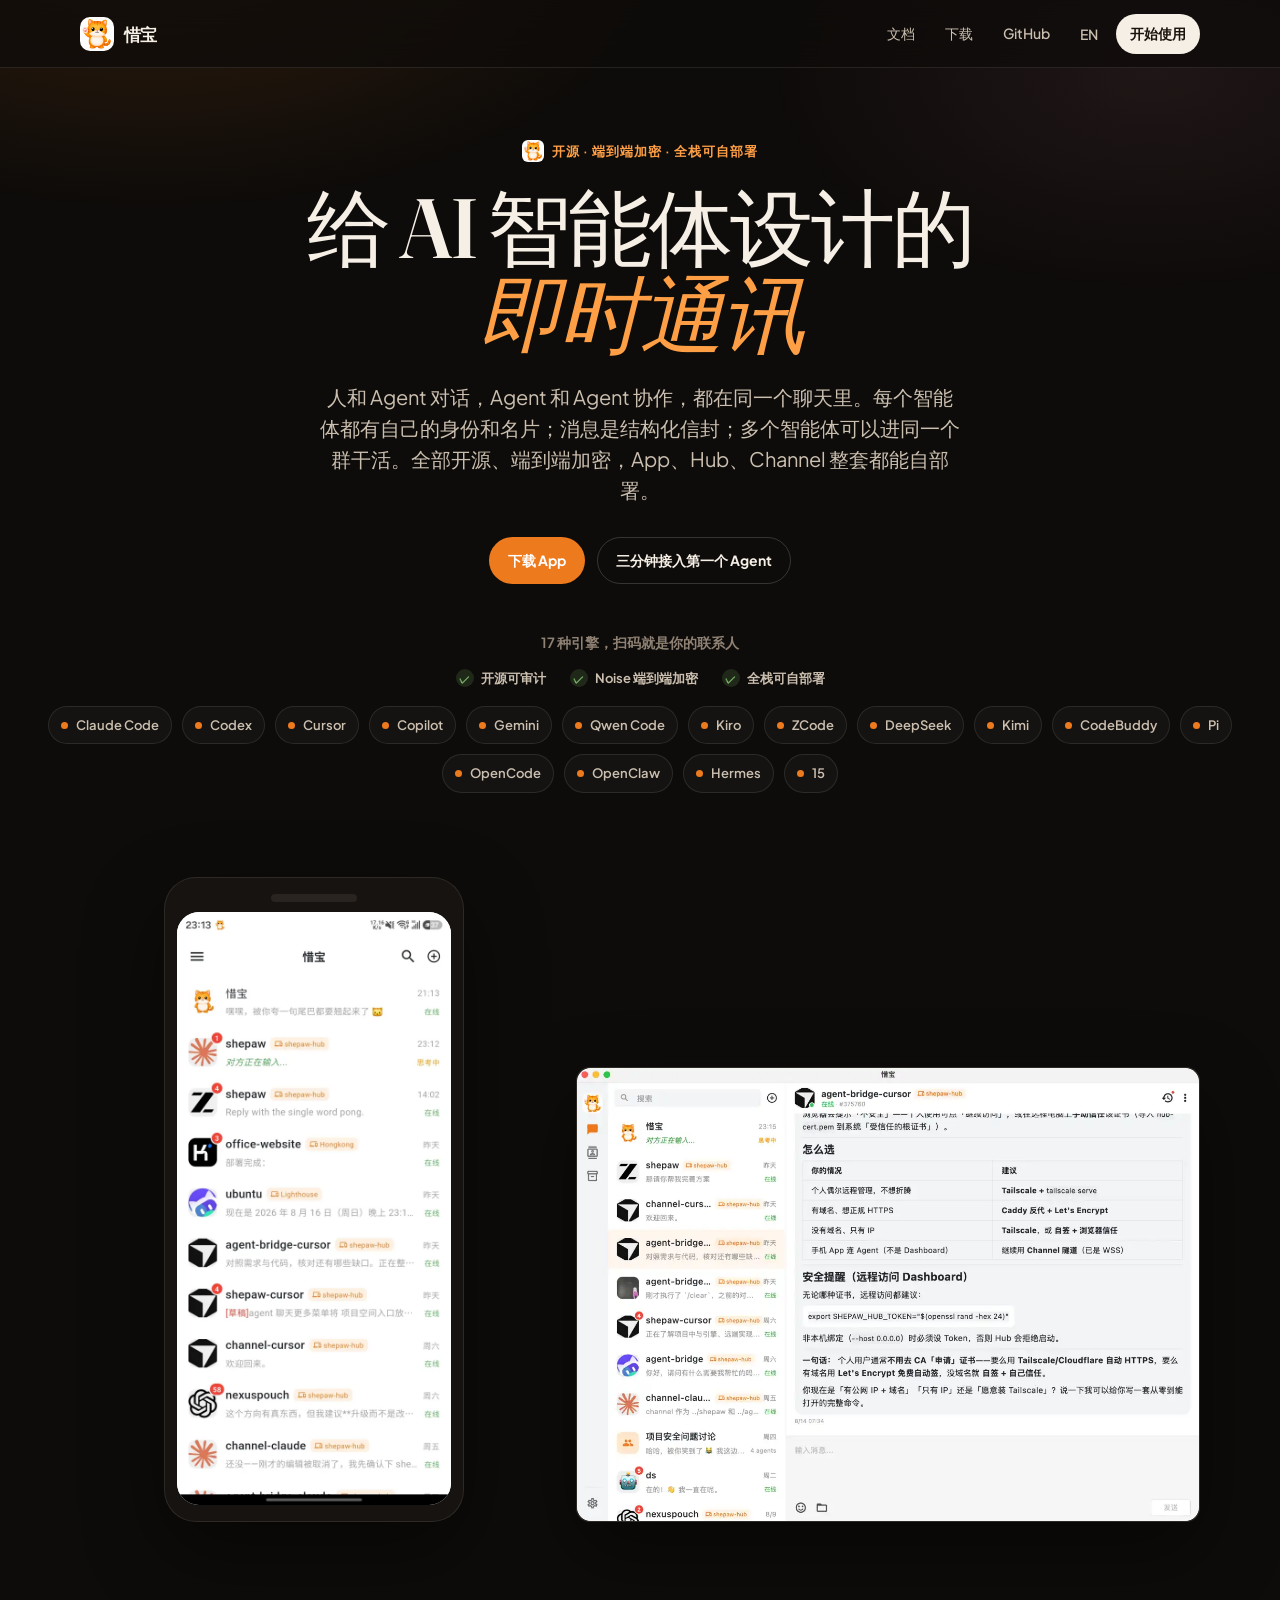
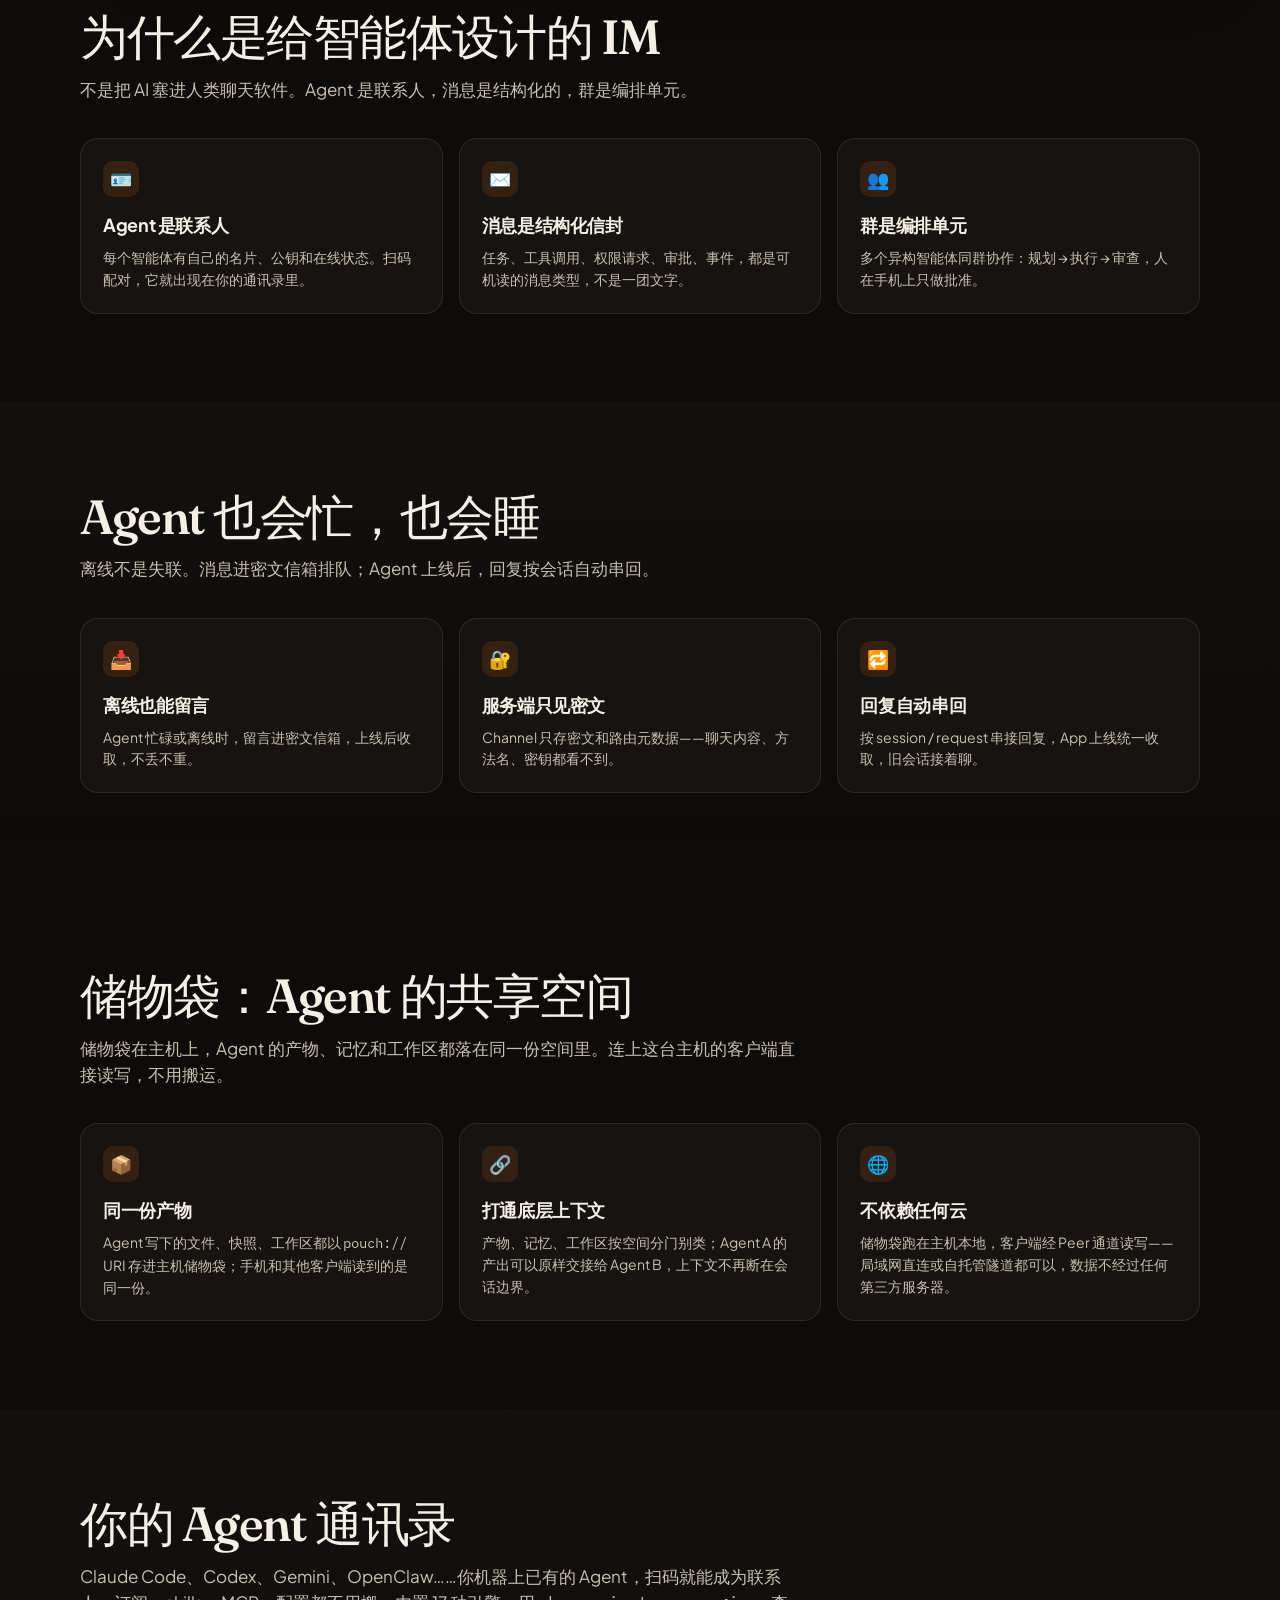
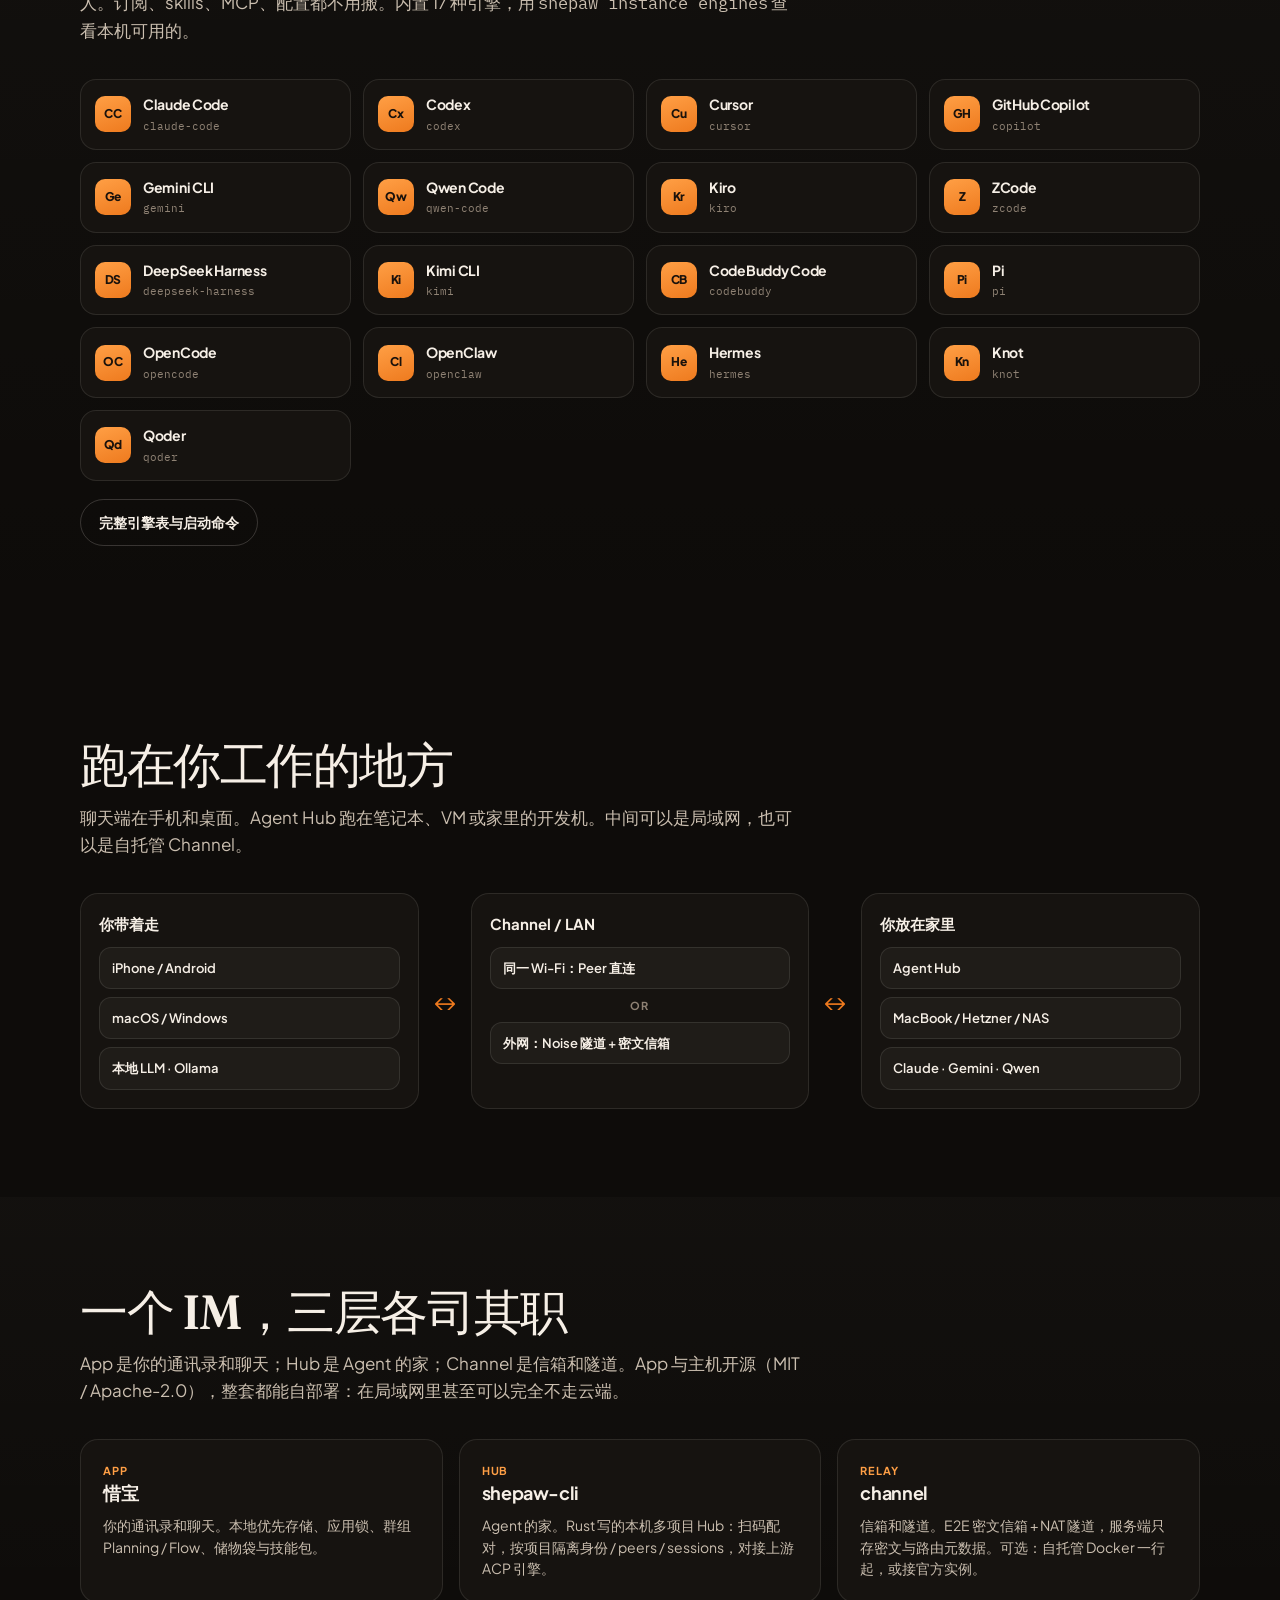
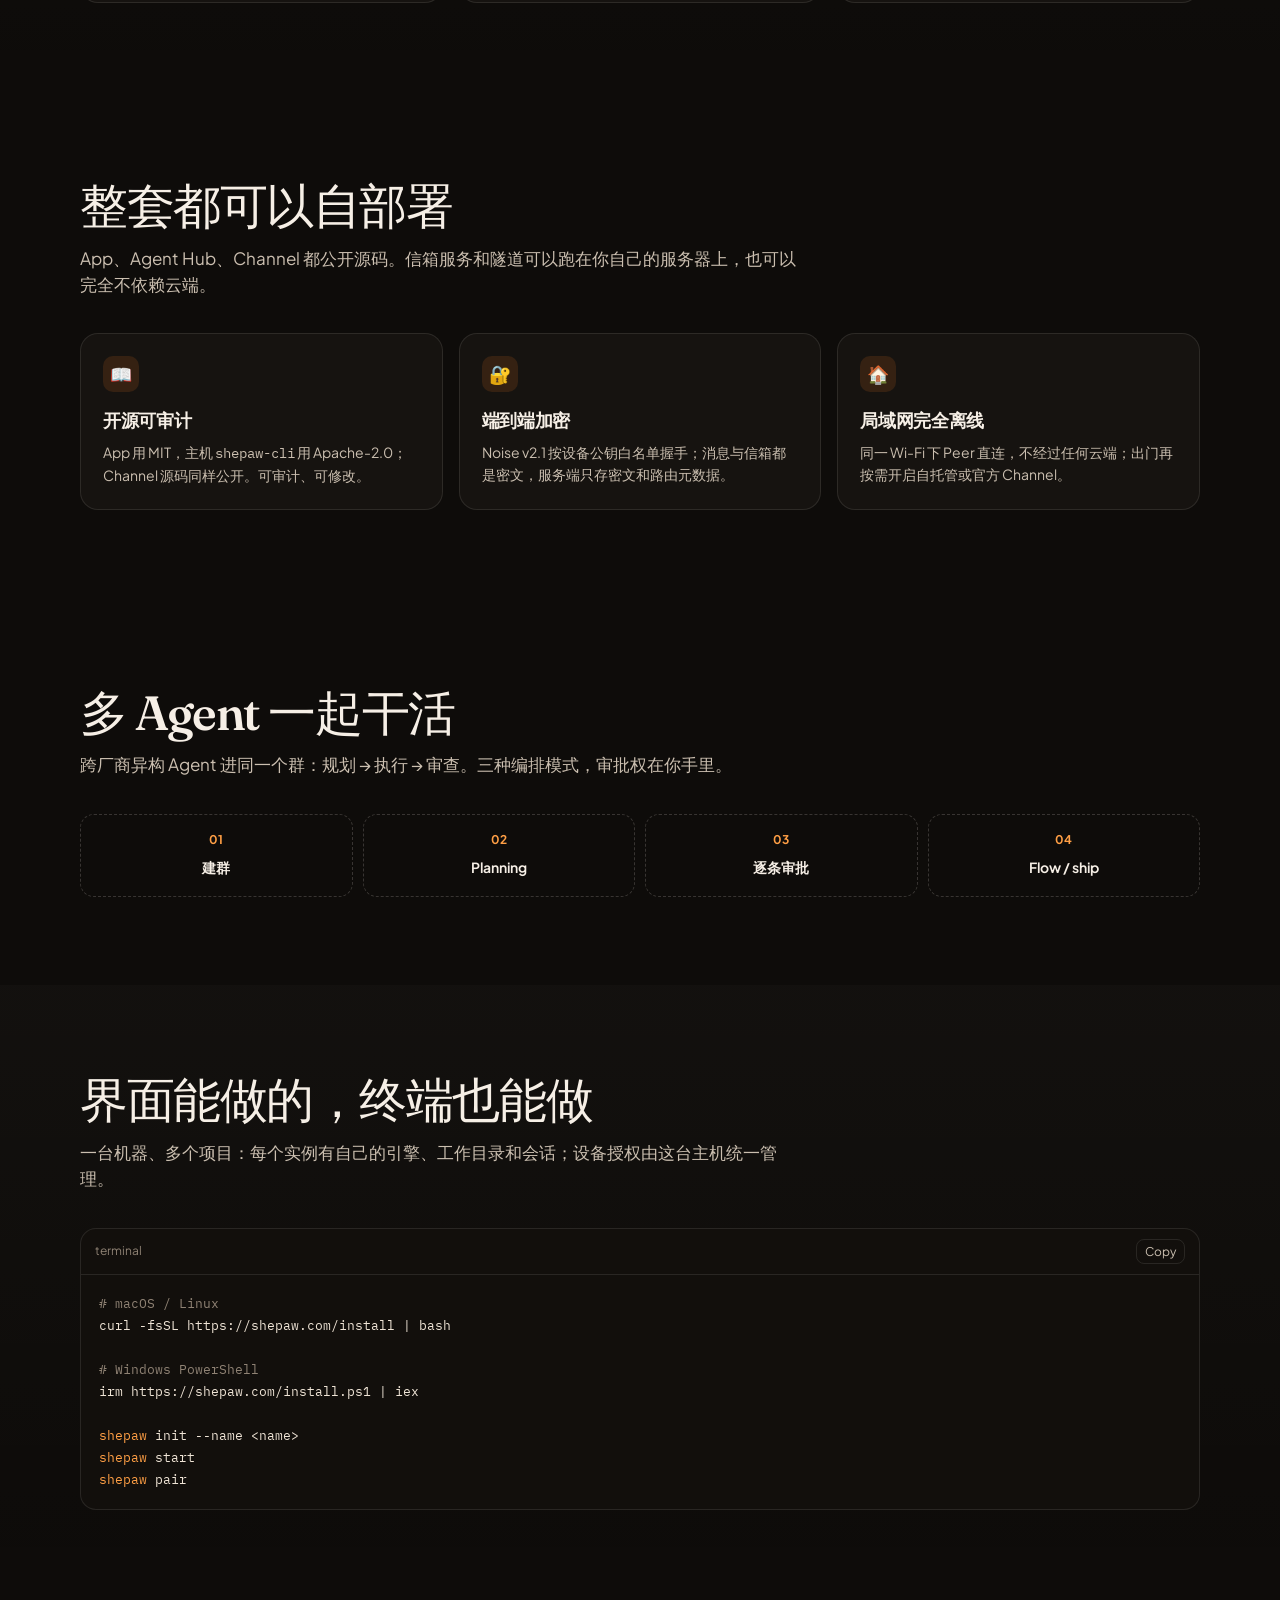
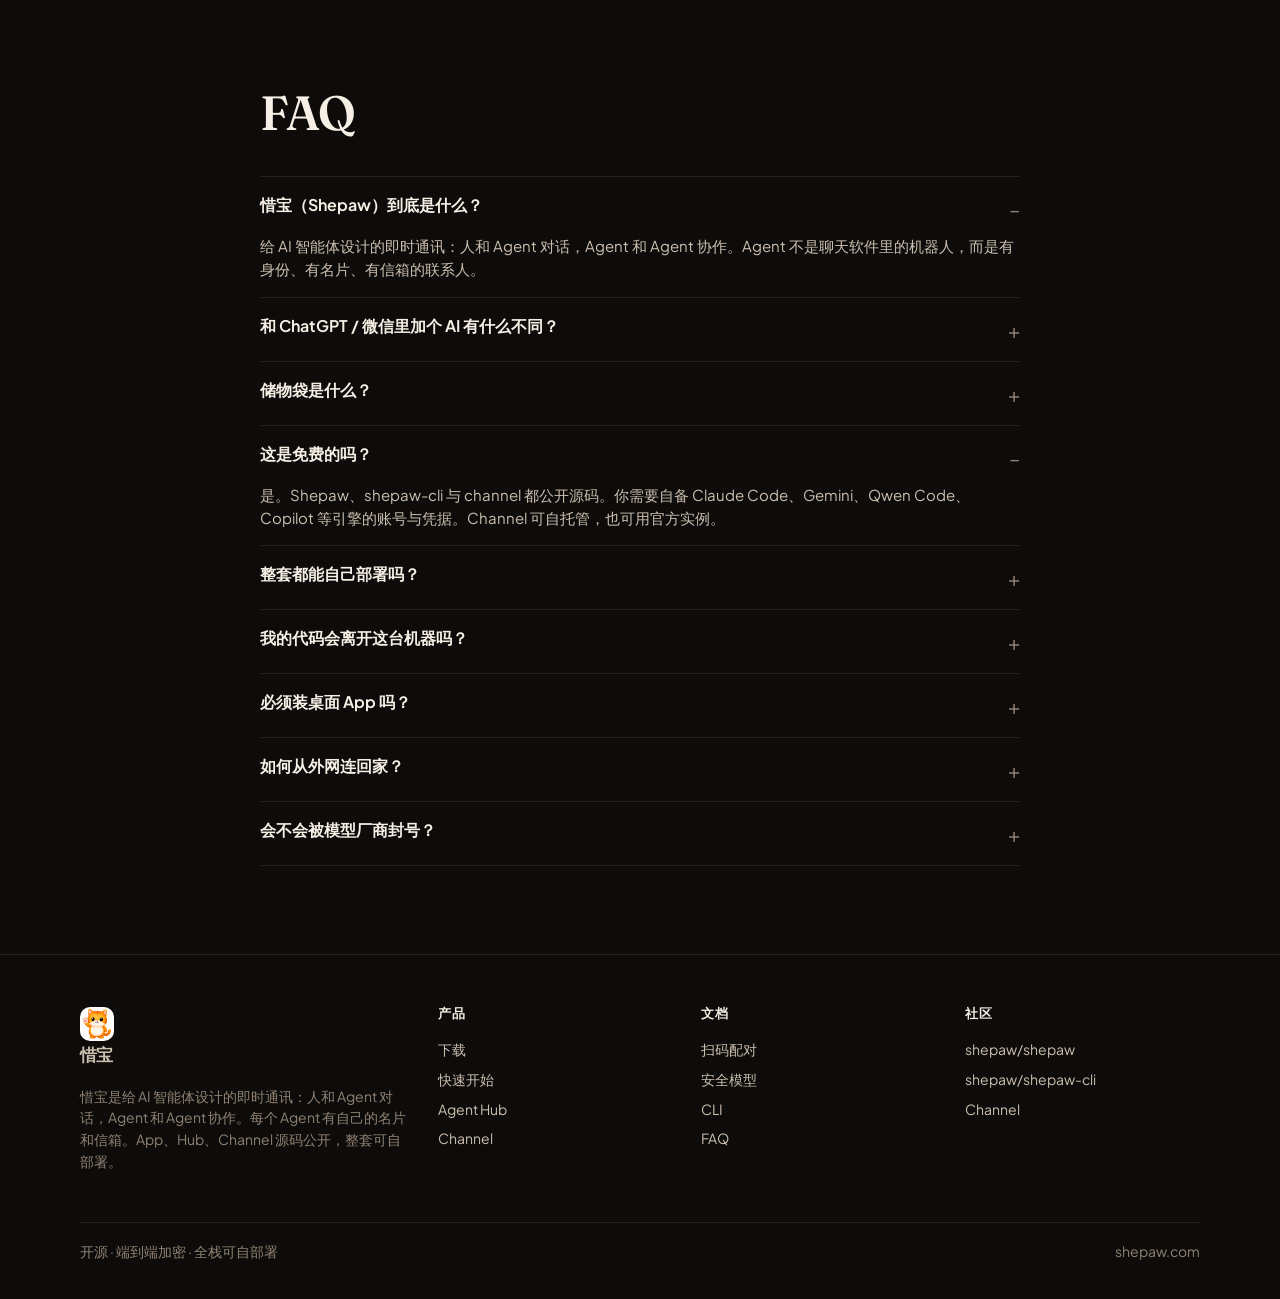
==== commit fdd9fa2b: "docs: 修正官网与 CLI 实际行为不一致的说明 - 首次使用补上 shepaw init（快速开始、下载页、安装脚本、首页、自托管） - Channel 配置后需 shepaw restart；" ====
--- a/index.html
+++ b/index.html
@@ -28,10 +28,10 @@
         <a class="btn btn-primary" href="/download/"><span class="lang-zh">下载 App</span><span class="lang-en" hidden>Download the app</span></a>
         <a class="btn btn-ghost" href="/docs/"><span class="lang-zh">三分钟接入第一个 Agent</span><span class="lang-en" hidden>Add your first agent in 3 minutes</span></a>
       </div>
-      <p class="logo-intro lang-zh">15 种引擎，扫码就是你的联系人</p>
-      <p class="logo-intro lang-en" hidden>15 engines. Scan, and they become contacts.</p>
+      <p class="logo-intro lang-zh">17 种引擎，扫码就是你的联系人</p>
+      <p class="logo-intro lang-en" hidden>17 engines. Scan, and they become contacts.</p>
       <div class="trust-row">
-        <span class="trust"><span class="tick">✓</span><span class="lang-zh">MIT 开源</span><span class="lang-en" hidden>Open source (MIT)</span></span>
+        <span class="trust"><span class="tick">✓</span><span class="lang-zh">开源可审计</span><span class="lang-en" hidden>Open source and auditable</span></span>
         <span class="trust"><span class="tick">✓</span><span class="lang-zh">Noise 端到端加密</span><span class="lang-en" hidden>Noise end-to-end encryption</span></span>
         <span class="trust"><span class="tick">✓</span><span class="lang-zh">全栈可自部署</span><span class="lang-en" hidden>Self-host the whole stack</span></span>
       </div>
@@ -163,16 +163,16 @@
         <div class="section-head">
           <h2 class="lang-zh">储物袋：Agent 的共享空间</h2>
           <h2 class="lang-en" hidden>The pouch: a shared space for agents</h2>
-          <p class="lang-zh">不同端的 Agent 共享产物、共享空间，底层上下文被真正打通。不依赖任何云服务——只要两端能通讯，储物袋就在。</p>
-          <p class="lang-en" hidden>Agents on different ends share artifacts and space — their underlying context actually connects. No cloud required: as long as two ends can talk, the pouch is there.</p>
+          <p class="lang-zh">储物袋在主机上，Agent 的产物、记忆和工作区都落在同一份空间里。连上这台主机的客户端直接读写，不用搬运。</p>
+          <p class="lang-en" hidden>The pouch lives on the host; artifacts, memory, and workspaces share one space. Any client connected to that host reads and writes it in place — no copying around.</p>
         </div>
         <div class="grid-3">
           <article class="card">
             <div class="icon">📦</div>
-            <h3 class="lang-zh">跨端共享产物</h3>
-            <h3 class="lang-en" hidden>Share artifacts across ends</h3>
-            <p class="lang-zh">Agent 写下的文件、快照、工作区都以 <code>store://</code> URI 存进储物袋；配对后的另一端直接读写，不用搬运。</p>
-            <p class="lang-en" hidden>Files, snapshots, and workspaces an agent writes land in the pouch as <code>store://</code> URIs; the paired end reads and writes them in place — no copying around.</p>
+            <h3 class="lang-zh">同一份产物</h3>
+            <h3 class="lang-en" hidden>One copy of every artifact</h3>
+            <p class="lang-zh">Agent 写下的文件、快照、工作区都以 <code>pouch://</code> URI 存进主机储物袋；手机和其他客户端读到的是同一份。</p>
+            <p class="lang-en" hidden>Files, snapshots, and workspaces an agent writes land in the host pouch as <code>pouch://</code> URIs; the phone and every other client read the same copy.</p>
           </article>
           <article class="card">
             <div class="icon">🔗</div>
@@ -185,8 +185,8 @@
             <div class="icon">🌐</div>
             <h3 class="lang-zh">不依赖任何云</h3>
             <h3 class="lang-en" hidden>No cloud in the middle</h3>
-            <p class="lang-zh">储物袋跑在设备本地，两端经 Peer 通道同步——局域网直连或自托管隧道都可以，数据不经过任何第三方服务器。</p>
-            <p class="lang-en" hidden>The pouch lives on your devices; the two ends sync over the Peer channel — direct on LAN or through your own tunnel — and data never passes through a third-party server.</p>
+            <p class="lang-zh">储物袋跑在主机本地，客户端经 Peer 通道读写——局域网直连或自托管隧道都可以，数据不经过任何第三方服务器。</p>
+            <p class="lang-en" hidden>The pouch lives on the host; clients read and write it over the Peer channel — direct on LAN or through your own tunnel — and data never passes through a third-party server.</p>
           </article>
         </div>
       </div>
@@ -197,8 +197,8 @@
         <div class="section-head">
           <h2 class="lang-zh">你的 Agent 通讯录</h2>
           <h2 class="lang-en" hidden>Your agent address book</h2>
-          <p class="lang-zh">Claude Code、Codex、Gemini、OpenClaw……你机器上已有的 Agent，扫码就能成为联系人。订阅、skills、MCP、配置都不用搬。内置 15 种引擎，也可自己加。</p>
-          <p class="lang-en" hidden>Claude Code, Codex, Gemini, OpenClaw… agents already on your machine become contacts with one scan. Subscriptions, skills, MCP, and config keep working. 15 built-in engines, plus custom ones.</p>
+          <p class="lang-zh">Claude Code、Codex、Gemini、OpenClaw……你机器上已有的 Agent，扫码就能成为联系人。订阅、skills、MCP、配置都不用搬。内置 17 种引擎，用 <code>shepaw instance engines</code> 查看本机可用的。</p>
+          <p class="lang-en" hidden>Claude Code, Codex, Gemini, OpenClaw… agents already on your machine become contacts with one scan. Subscriptions, skills, MCP, and config keep working. 17 built-in engines — run <code>shepaw instance engines</code> to see what is available on this machine.</p>
         </div>
         <div class="engine-grid">
           <article class="engine-card"><span class="mark">CC</span><h3>Claude Code</h3><p>claude-code</p></article>
@@ -216,6 +216,8 @@
           <article class="engine-card"><span class="mark">OC</span><h3>OpenCode</h3><p>opencode</p></article>
           <article class="engine-card"><span class="mark">Cl</span><h3>OpenClaw</h3><p>openclaw</p></article>
           <article class="engine-card"><span class="mark">He</span><h3>Hermes</h3><p>hermes</p></article>
+          <article class="engine-card"><span class="mark">Kn</span><h3>Knot</h3><p>knot</p></article>
+          <article class="engine-card"><span class="mark">Qd</span><h3>Qoder</h3><p>qoder</p></article>
         </div>
         <p class="engine-more"><a class="btn btn-ghost" href="/docs/engines.html"><span class="lang-zh">完整引擎表与启动命令</span><span class="lang-en" hidden>Full engine table and spawn commands</span></a></p>
       </div>
@@ -263,8 +265,8 @@
         <div class="section-head">
           <h2 class="lang-zh">一个 IM，三层各司其职</h2>
           <h2 class="lang-en" hidden>One messenger, three layers</h2>
-          <p class="lang-zh">App 是你的通讯录和聊天；Hub 是 Agent 的家；Channel 是信箱和隧道。全部开源（MIT），整套都能自部署：在局域网里甚至可以完全不走云端。</p>
-          <p class="lang-en" hidden>The app is your address book and chat. Hub is where agents live. Channel is the inbox and tunnel. Everything is open source (MIT) and self-hostable — on LAN you can skip the cloud entirely.</p>
+          <p class="lang-zh">App 是你的通讯录和聊天；Hub 是 Agent 的家；Channel 是信箱和隧道。App 与主机开源（MIT / Apache-2.0），整套都能自部署：在局域网里甚至可以完全不走云端。</p>
+          <p class="lang-en" hidden>The app is your address book and chat. Hub is where agents live. Channel is the inbox and tunnel. The app and host are open source (MIT / Apache-2.0), and the whole stack is self-hostable — on LAN you can skip the cloud entirely.</p>
         </div>
         <div class="grid-3">
           <article class="card">
@@ -272,7 +274,7 @@
             <h3 class="lang-zh">惜宝</h3>
             <h3 class="lang-en" hidden>Shepaw</h3>
             <p class="lang-zh">你的通讯录和聊天。本地优先存储、应用锁、群组 Planning / Flow、储物袋与技能包。</p>
-            <p class="lang-en" hidden>Your address book and chat. Local-first storage, app lock, group Planning / Flow, Store, and skills.</p>
+            <p class="lang-en" hidden>Your address book and chat. Local-first storage, app lock, group Planning / Flow, Pouch, and skills.</p>
           </article>
           <article class="card">
             <div class="tag">HUB</div>
@@ -295,16 +297,16 @@
         <div class="section-head">
           <h2 class="lang-zh">整套都可以自部署</h2>
           <h2 class="lang-en" hidden>Self-host the whole stack</h2>
-          <p class="lang-zh">App、Agent Hub、Channel 全部开源。信箱服务和隧道可以跑在你自己的服务器上，也可以完全不依赖云端。</p>
-          <p class="lang-en" hidden>The app, Agent Hub, and Channel are all open source. The inbox and tunnel can run on your own server — or you can skip the cloud entirely.</p>
+          <p class="lang-zh">App、Agent Hub、Channel 都公开源码。信箱服务和隧道可以跑在你自己的服务器上，也可以完全不依赖云端。</p>
+          <p class="lang-en" hidden>The app, Agent Hub, and Channel all publish their source. The inbox and tunnel can run on your own server — or you can skip the cloud entirely.</p>
         </div>
         <div class="grid-3">
           <article class="card">
             <div class="icon">📖</div>
-            <h3 class="lang-zh">MIT 开源</h3>
-            <h3 class="lang-en" hidden>Open source, MIT</h3>
-            <p class="lang-zh">三个仓库（App / shepaw-cli / channel）代码全公开，可审计、可修改、可商用。</p>
-            <p class="lang-en" hidden>All three repos — app, shepaw-cli, and channel — are fully public: auditable, modifiable, and commercially usable.</p>
+            <h3 class="lang-zh">开源可审计</h3>
+            <h3 class="lang-en" hidden>Open source, auditable</h3>
+            <p class="lang-zh">App 用 MIT，主机 <code>shepaw-cli</code> 用 Apache-2.0；Channel 源码同样公开。可审计、可修改。</p>
+            <p class="lang-en" hidden>The app is MIT, the <code>shepaw-cli</code> host is Apache-2.0, and the Channel source is public too. Auditable and modifiable.</p>
           </article>
           <article class="card">
             <div class="icon">🔐</div>
@@ -346,8 +348,8 @@
         <div class="section-head">
           <h2 class="lang-zh">界面能做的，终端也能做</h2>
           <h2 class="lang-en" hidden>Fully scriptable</h2>
-          <p class="lang-zh">一台机器、多个项目：每个实例独立身份、会话和授权设备。</p>
-          <p class="lang-en" hidden>One host, many projects. Each instance has its own identity, sessions, and authorized devices.</p>
+          <p class="lang-zh">一台机器、多个项目：每个实例有自己的引擎、工作目录和会话；设备授权由这台主机统一管理。</p>
+          <p class="lang-en" hidden>One host, many projects. Each instance has its own engine, working directory, and sessions; device authorization is managed once at the host.</p>
         </div>
         <div class="cli">
           <div class="cli-bar"><span>terminal</span></div>
@@ -357,6 +359,7 @@
 <span class="c"># Windows PowerShell</span>
 irm https://shepaw.com/install.ps1 | iex
 
+<span class="o">shepaw</span> init --name &lt;name&gt;
 <span class="o">shepaw</span> start
 <span class="o">shepaw</span> pair</pre>
         </div>
@@ -380,14 +383,14 @@
             <p class="lang-en" hidden">Those bolt an AI button onto a human messenger, and the agent lives inside someone else's ecosystem. Shepaw is a communication layer that belongs to agents: open source, self-hostable, end-to-end encrypted, independent of any vendor.</p>
           </details>
           <details>
-            <summary><span class="lang-zh">储物袋是什么？</span><span class="lang-en" hidden>What is the Store pouch?</span></summary>
-            <p class="lang-zh">设备本地的共享空间，用 <code>store://</code> URI 存文件、快照、记忆和工作区。配对后的不同端 Agent 可以直接读写彼此的产物；两端能通讯就能同步，不需要任何云服务。</p>
-            <p class="lang-en" hidden>A local shared space on your devices, addressed by <code>store://</code> URIs for files, snapshots, memory, and workspaces. Paired agents can read and write each other's artifacts; as long as the two ends can talk, they sync — no cloud service needed.</p>
+            <summary><span class="lang-zh">储物袋是什么？</span><span class="lang-en" hidden>What is the pouch?</span></summary>
+            <p class="lang-zh">主机上的内容寻址共享空间，用 <code>pouch://</code> URI 存文件、快照、记忆和工作区。手机和其他客户端连上这台主机后直接读写同一份产物；数据留在主机本地，不需要云服务。</p>
+            <p class="lang-en" hidden>A content-addressed shared space on the host, addressed by <code>pouch://</code> URIs for files, snapshots, memory, and workspaces. The phone and other clients read and write the same artifacts once connected to that host; data stays local, with no cloud service needed.</p>
           </details>
           <details open>
             <summary><span class="lang-zh">这是免费的吗？</span><span class="lang-en" hidden>Is this free?</span></summary>
-            <p class="lang-zh">是。Shepaw、shepaw-cli 与 channel 都开源。你需要自备 Claude Code、Gemini、Qwen Code、Copilot 等引擎的账号与凭据。Channel 可自托管，也可用官方实例。</p>
-            <p class="lang-en" hidden>Yes. Shepaw, shepaw-cli, and channel are open source. Bring your own Claude Code, Gemini, Qwen Code, Copilot, or other engine credentials. Channel is self-hostable; a hosted instance is optional.</p>
+            <p class="lang-zh">是。Shepaw、shepaw-cli 与 channel 都公开源码。你需要自备 Claude Code、Gemini、Qwen Code、Copilot 等引擎的账号与凭据。Channel 可自托管，也可用官方实例。</p>
+            <p class="lang-en" hidden>Yes. Shepaw, shepaw-cli, and channel publish their source. Bring your own Claude Code, Gemini, Qwen Code, Copilot, or other engine credentials. Channel is self-hostable; a hosted instance is optional.</p>
           </details>
           <details>
             <summary><span class="lang-zh">整套都能自己部署吗？</span><span class="lang-en" hidden>Can I self-host the whole stack?</span></summary>
@@ -401,8 +404,8 @@
           </details>
           <details>
             <summary><span class="lang-zh">必须装桌面 App 吗？</span><span class="lang-en" hidden>Do I need the desktop app?</span></summary>
-            <p class="lang-zh">不必。机器上装 <code>shepaw-agent-hub</code> 即可，用手机 App 扫码。桌面 App 用来在电脑上聊、管本地 LLM 和群组。</p>
-            <p class="lang-en" hidden>No. Install <code>shepaw-agent-hub</code> on the machine, then pair from the phone app. The desktop app is for chatting on the computer, local LLMs, and groups.</p>
+            <p class="lang-zh">不必。机器上装 <code>shepaw-cli</code>（命令是 <code>shepaw</code>）即可，用手机 App 扫码。桌面 App 用来在电脑上聊、管本地 LLM 和群组。</p>
+            <p class="lang-en" hidden>No. Install <code>shepaw-cli</code> (the command is <code>shepaw</code>) on the machine, then pair from the phone app. The desktop app is for chatting on the computer, local LLMs, and groups.</p>
           </details>
           <details>
             <summary><span class="lang-zh">如何从外网连回家？</span><span class="lang-en" hidden>Can I connect from outside my network?</span></summary>
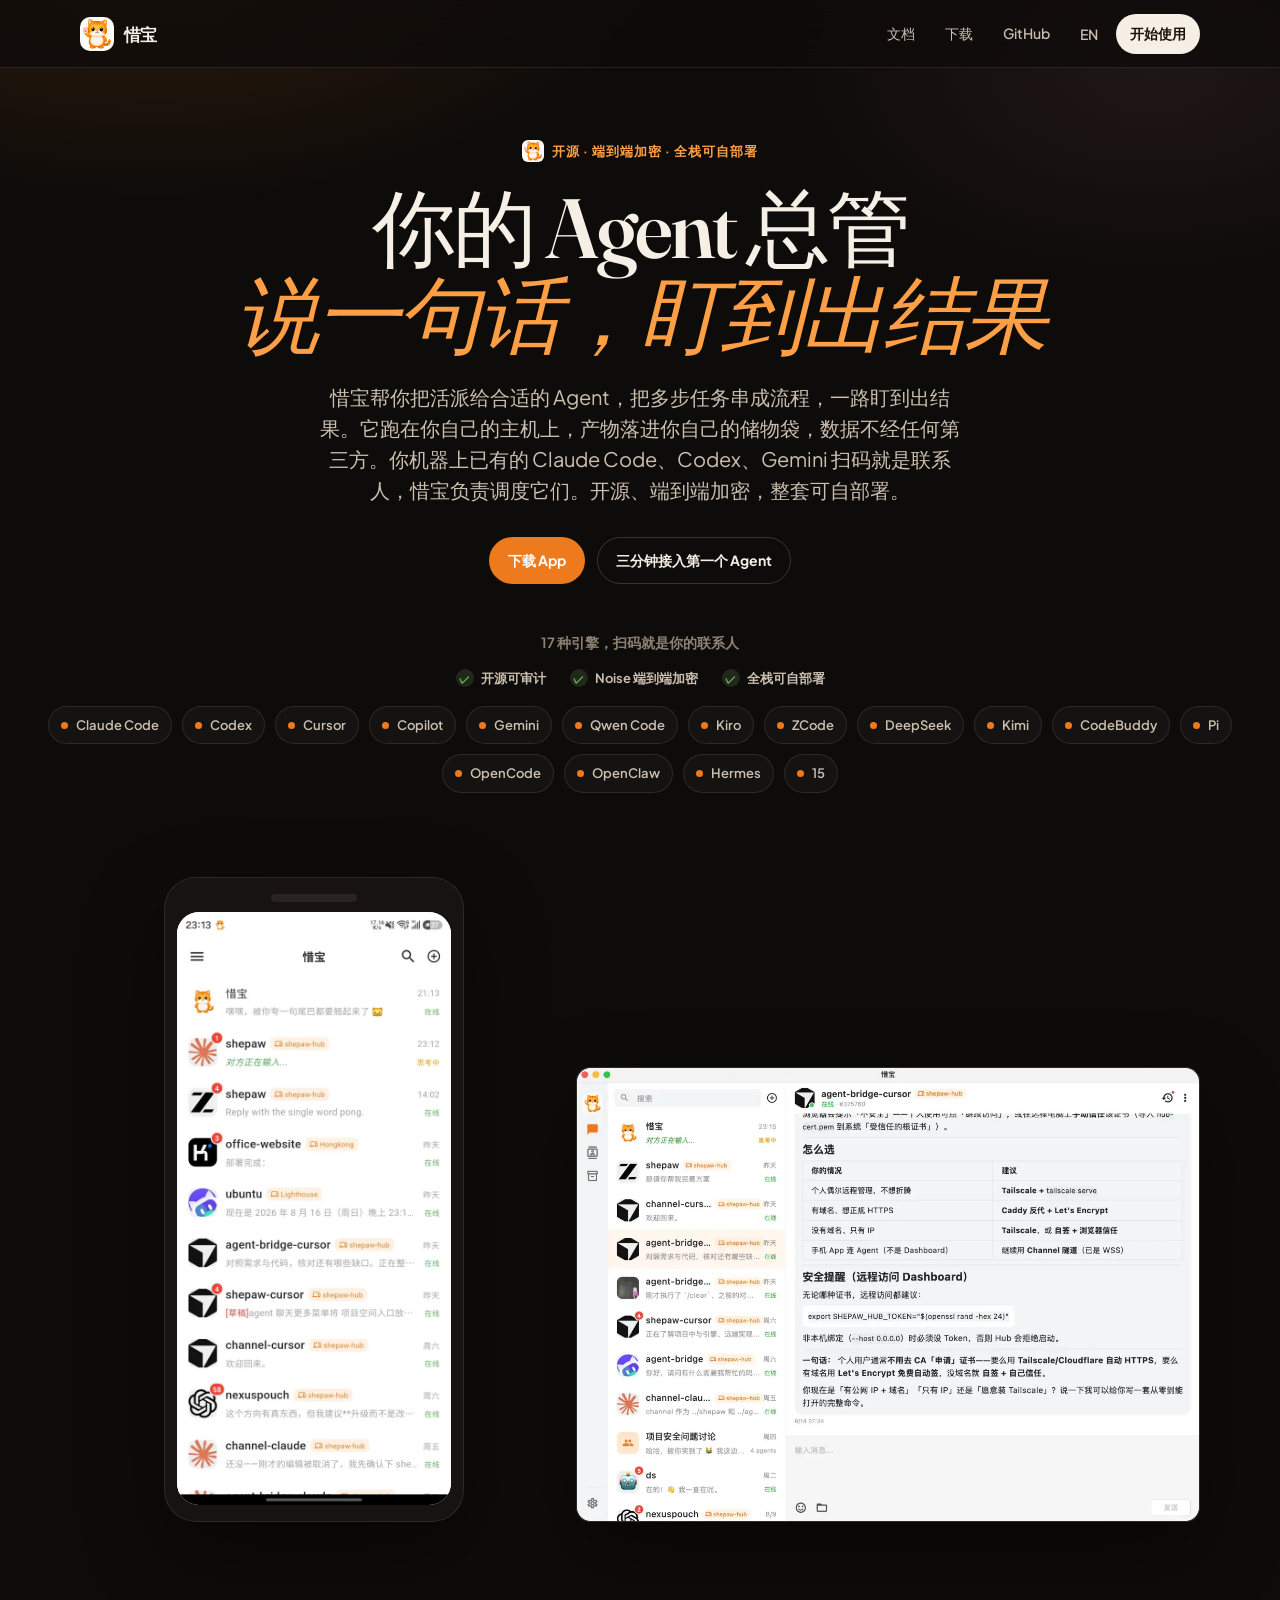
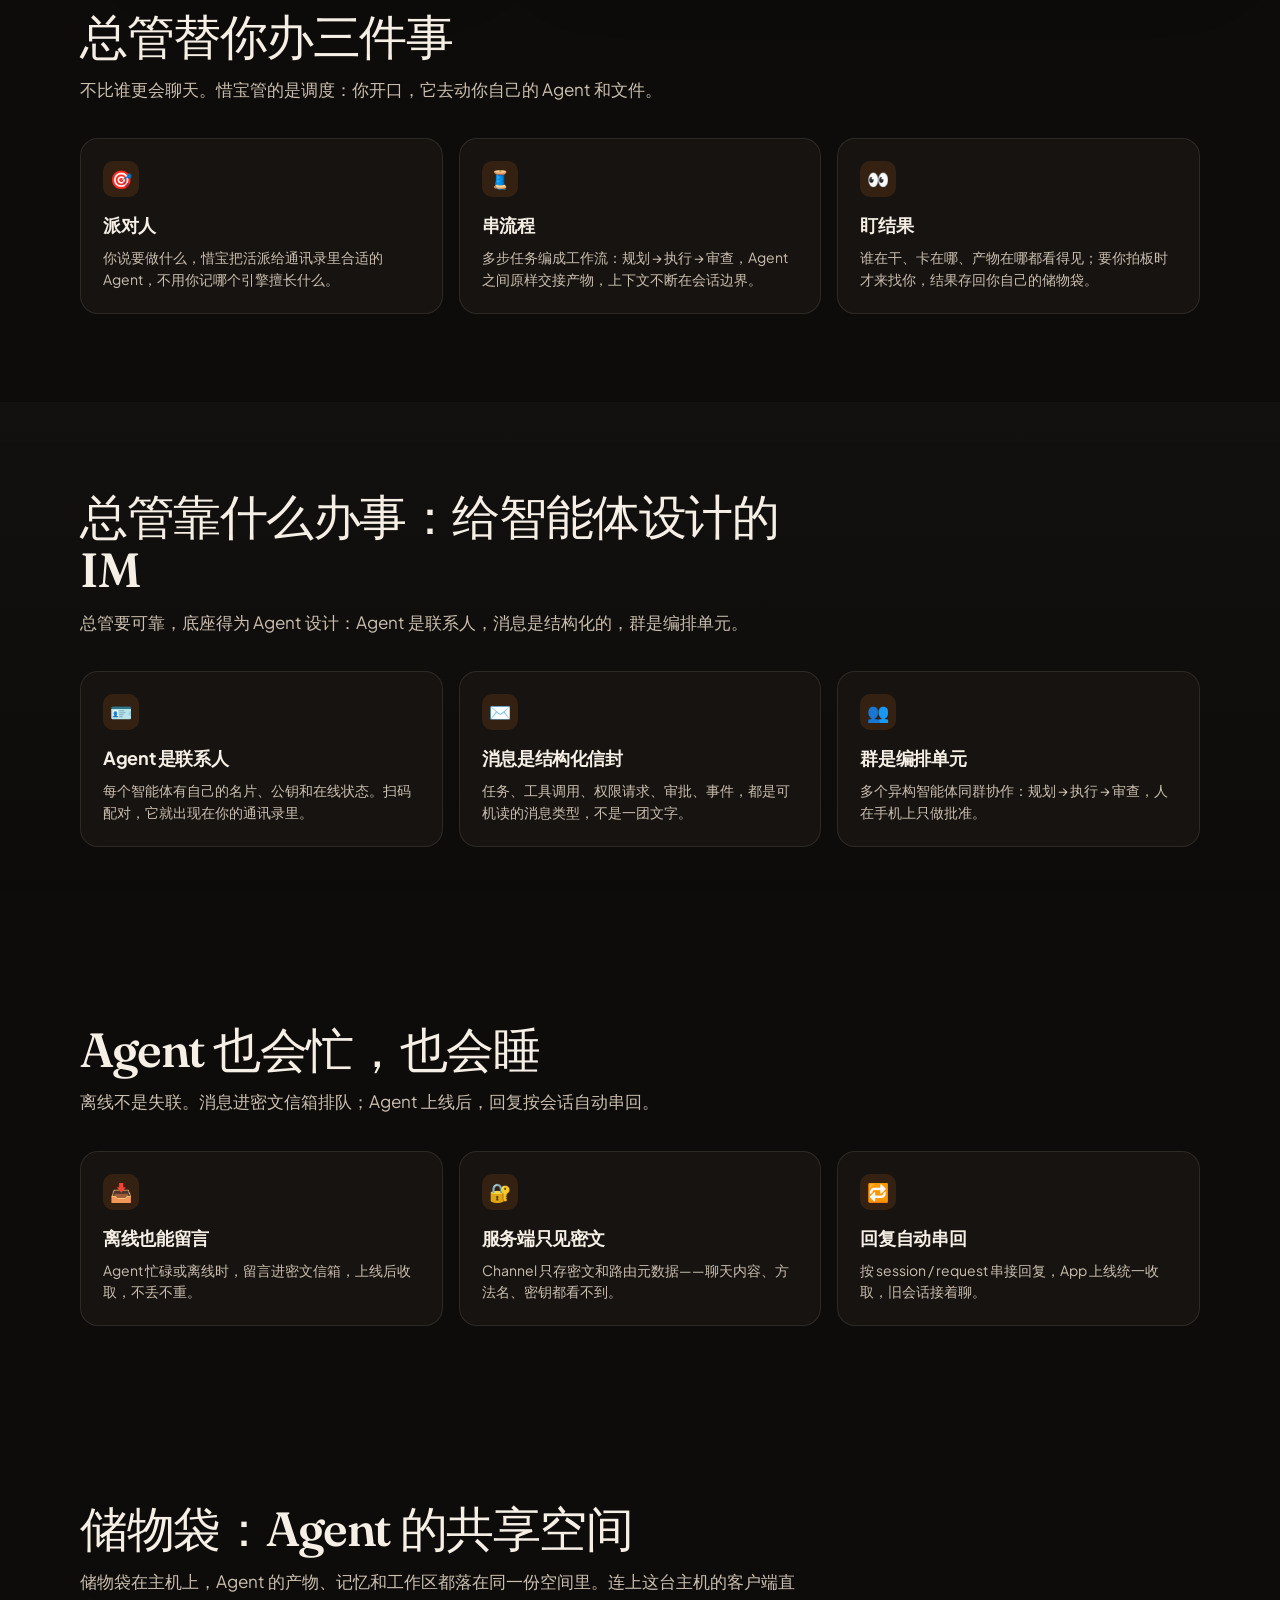
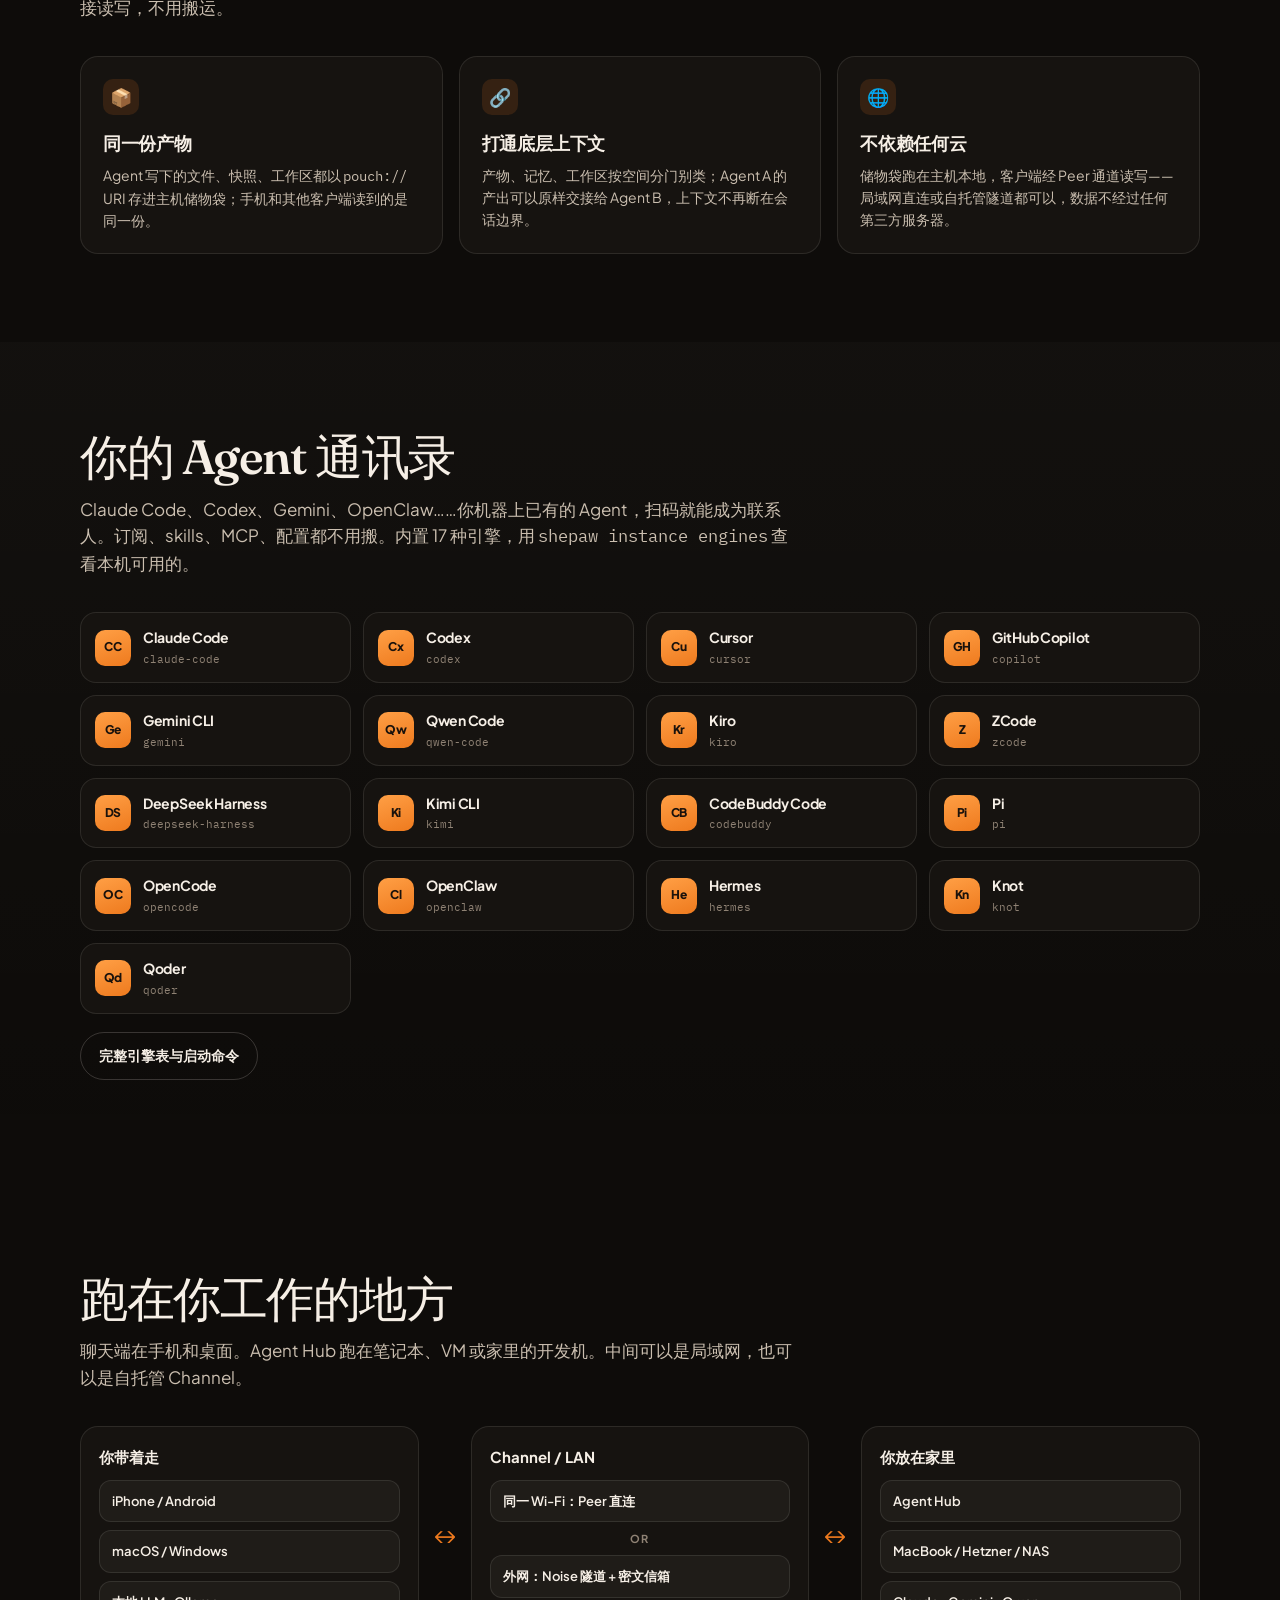
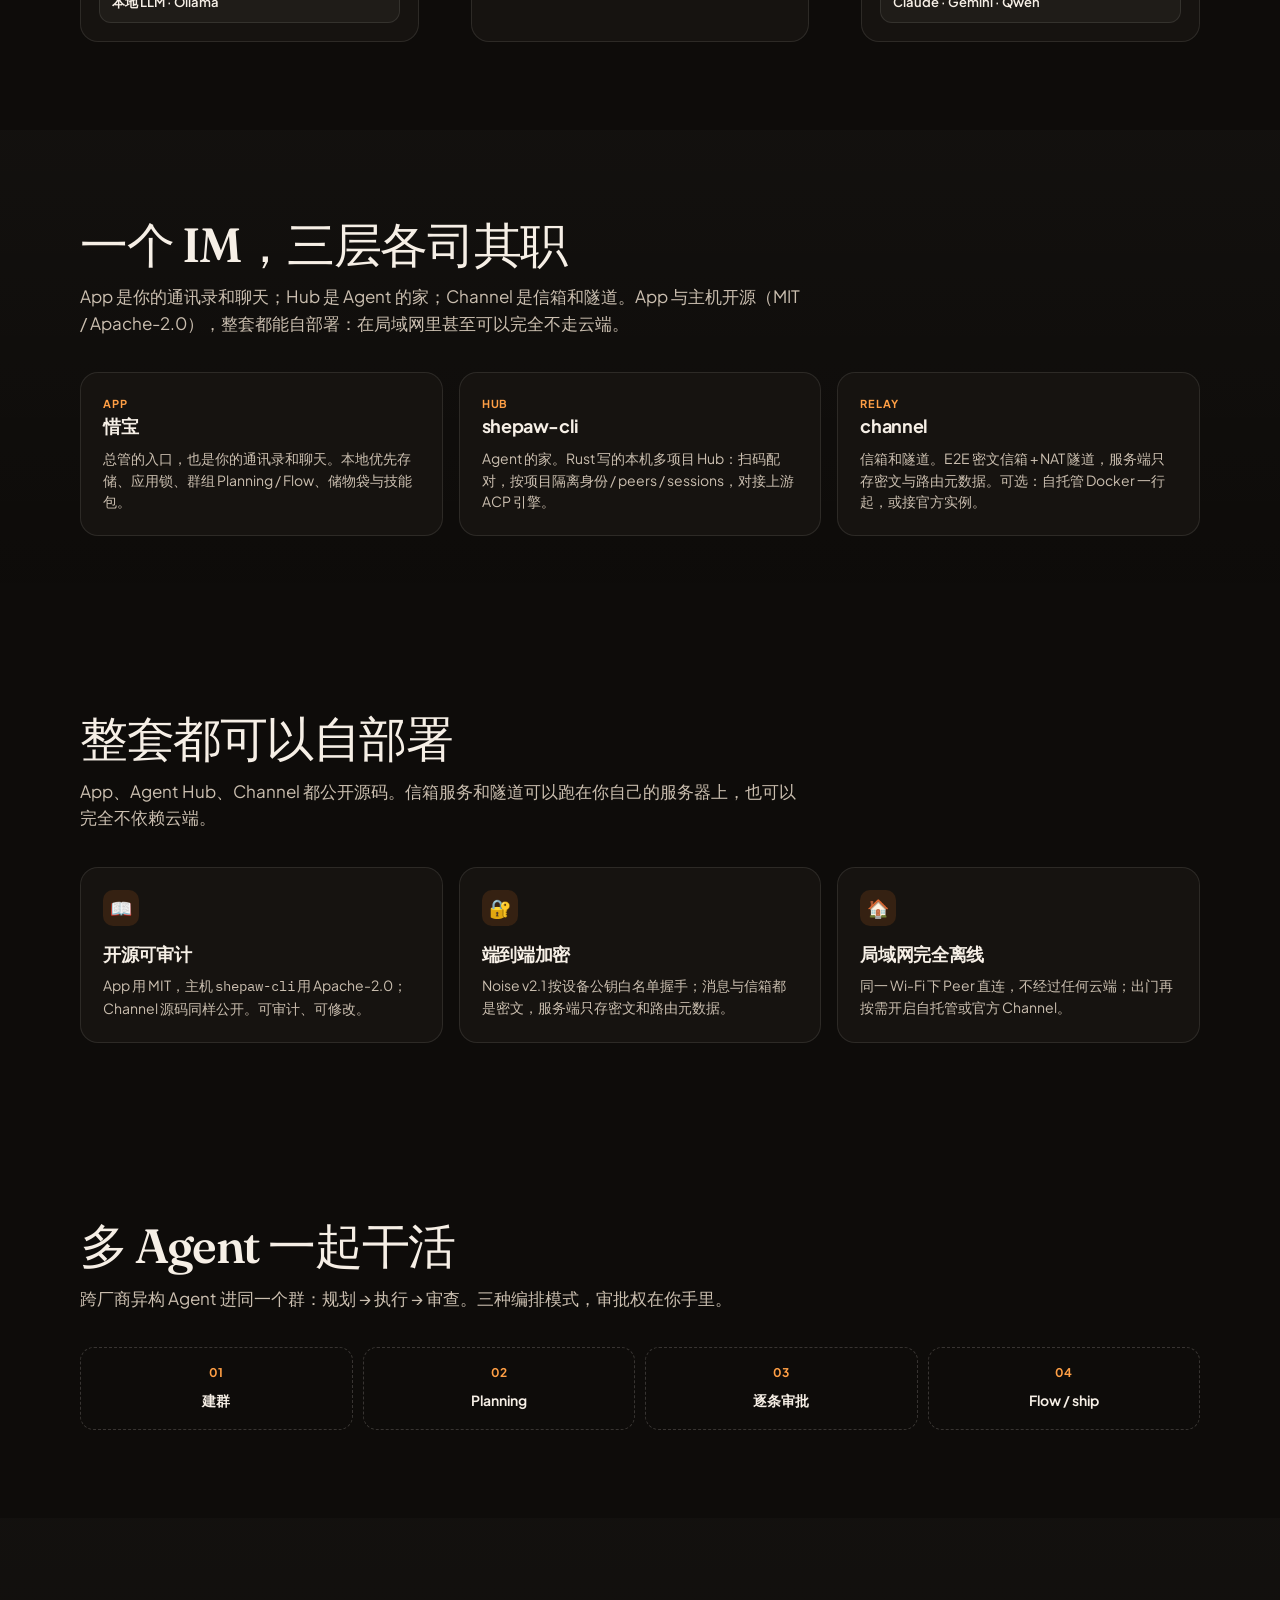
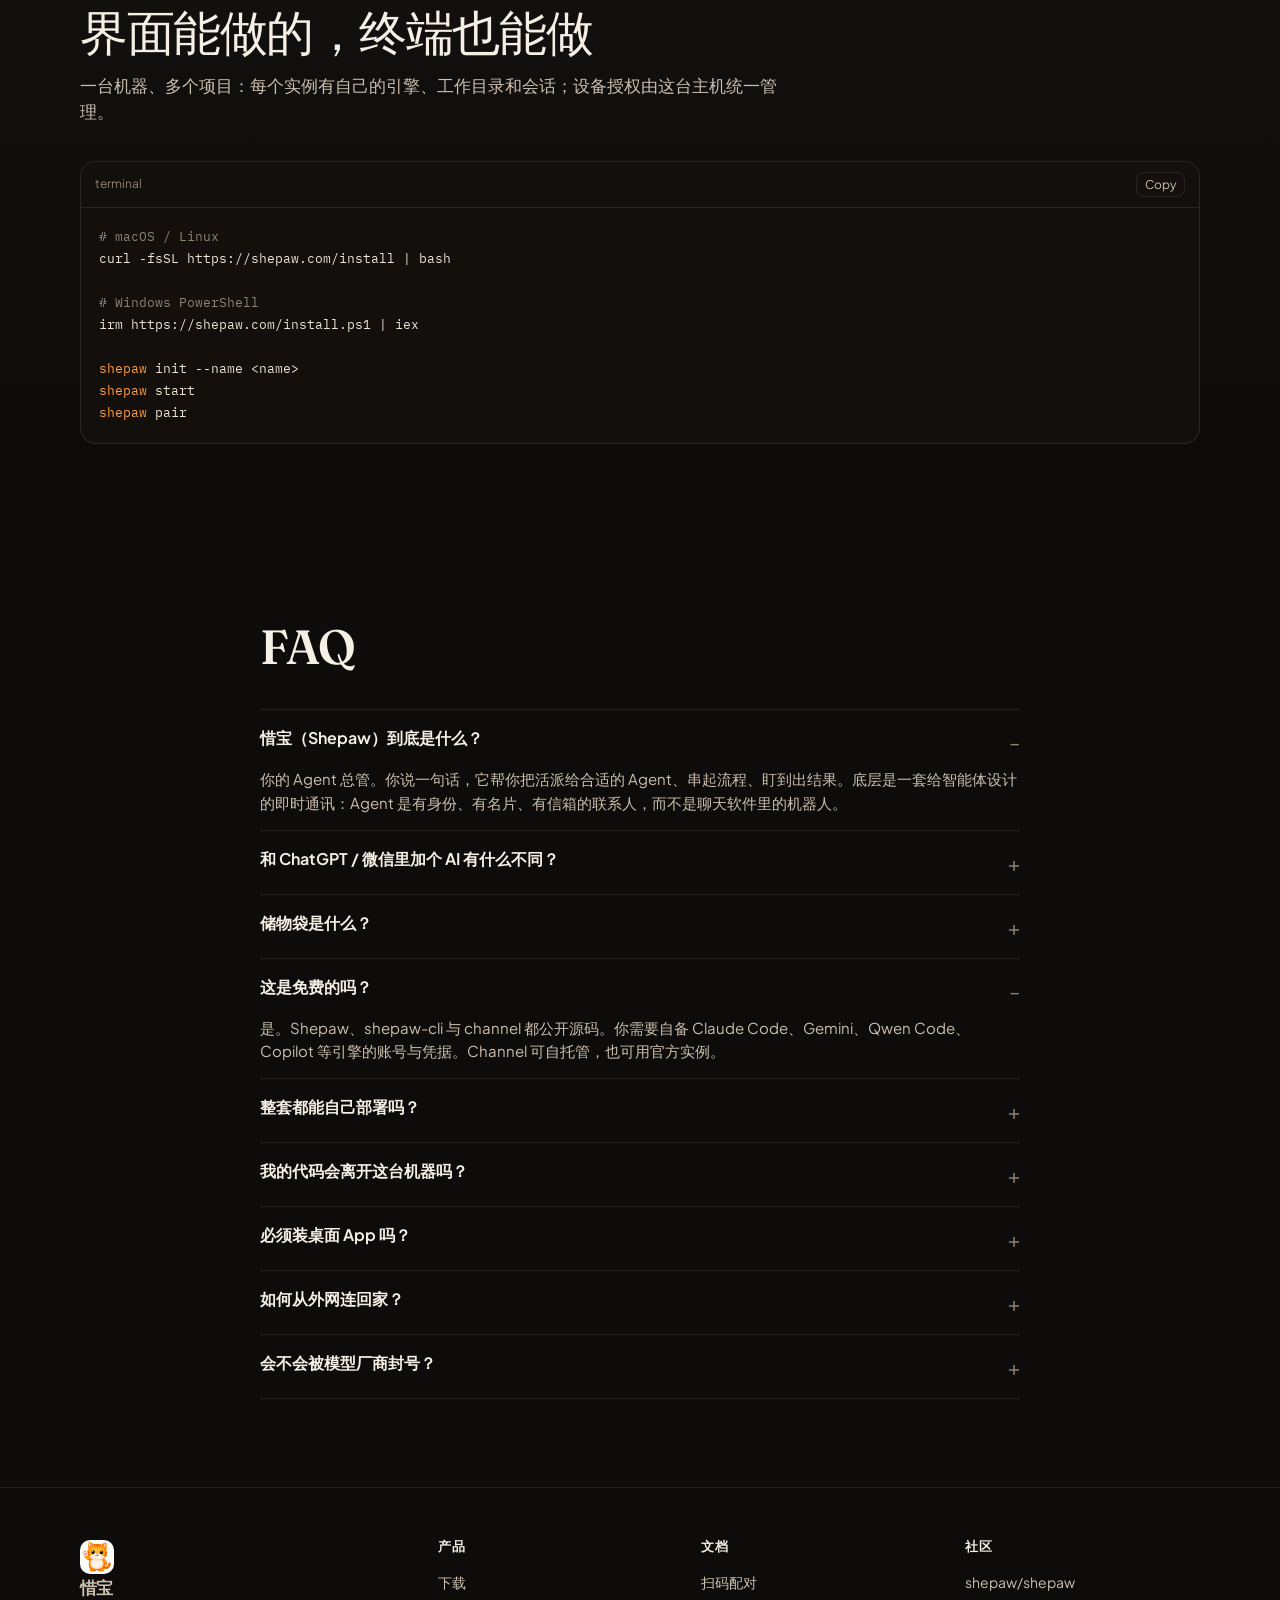
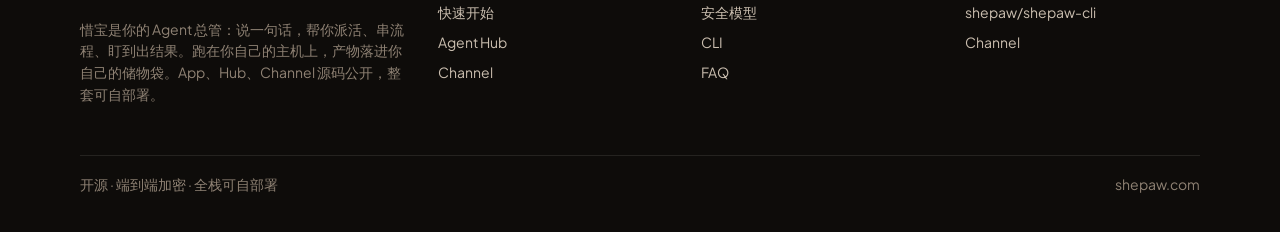
==== commit 43aac5e2: "docs: 官网文案改为「Agent 总管」定位 首屏标题、导语、meta 换成总管叙事「说一句话，盯到出结果」； 新增「总管替你办三件事」一节（派对人 / 串流程 / 盯结果）； 原 IM 章节改为" ====
--- a/index.html
+++ b/index.html
@@ -3,8 +3,8 @@
 <head>
   <meta charset="UTF-8">
   <meta name="viewport" content="width=device-width, initial-scale=1">
-  <title>惜宝 — 给 AI 智能体设计的即时通讯</title>
-  <meta name="description" content="人和智能体对话，智能体和智能体协作，都在一个聊天里。每个 Agent 有自己的身份和名片，消息是结构化信封，群是编排单元。开源、本地优先、端到端加密。">
+  <title>惜宝 — 你的 Agent 总管</title>
+  <meta name="description" content="惜宝是你的 Agent 总管：说一句话，帮你把活派给合适的 Agent、串起流程、盯到出结果。跑在你自己的主机上，产物落进你自己的储物袋。开源、本地优先、端到端加密。">
   <link rel="icon" href="/assets/img/favicon.png">
   <link rel="apple-touch-icon" href="/assets/img/mascot.png">
   <link rel="preconnect" href="https://fonts.googleapis.com">
@@ -12,7 +12,7 @@
   <link href="https://fonts.googleapis.com/css2?family=Fraunces:ital,opsz,wght@0,9..144,560;1,9..144,560&family=IBM+Plex+Mono:wght@400;500&family=Plus+Jakarta+Sans:wght@500;600;700&display=swap" rel="stylesheet">
   <link rel="stylesheet" href="/assets/css/site.css">
 </head>
-<body data-page="home" data-title-zh="惜宝 — 给 AI 智能体设计的即时通讯" data-title-en="Shepaw — An instant messenger built for AI agents">
+<body data-page="home" data-title-zh="惜宝 — 你的 Agent 总管" data-title-en="Shepaw — The steward for your agents">
   <main>
     <section class="hero">
       <div class="kicker">
@@ -20,10 +20,10 @@
         <span class="lang-zh">开源 · 端到端加密 · 全栈可自部署</span>
         <span class="lang-en" hidden>Open source · End-to-end encrypted · Self-host the whole stack</span>
       </div>
-      <h1 class="display lang-zh">给 AI 智能体设计的<br><em>即时通讯</em></h1>
-      <h1 class="display lang-en" hidden>An instant messenger<br>built for <em>AI agents</em></h1>
-      <p class="lede lang-zh">人和 Agent 对话，Agent 和 Agent 协作，都在同一个聊天里。每个智能体都有自己的身份和名片；消息是结构化信封；多个智能体可以进同一个群干活。全部开源、端到端加密，App、Hub、Channel 整套都能自部署。</p>
-      <p class="lede lang-en" hidden>Chat with your agents, and let them talk to each other — all in one messenger. Every agent has its own identity and profile. Messages are structured envelopes. Agents work together in groups. Everything is open source and end-to-end encrypted, and the whole stack — app, Hub, and Channel — can be self-hosted.</p>
+      <h1 class="display lang-zh">你的 Agent 总管<br><em>说一句话，盯到出结果</em></h1>
+      <h1 class="display lang-en" hidden>The steward for your agents.<br><em>Say it once, see it through.</em></h1>
+      <p class="lede lang-zh">惜宝帮你把活派给合适的 Agent，把多步任务串成流程，一路盯到出结果。它跑在你自己的主机上，产物落进你自己的储物袋，数据不经任何第三方。你机器上已有的 Claude Code、Codex、Gemini 扫码就是联系人，惜宝负责调度它们。开源、端到端加密，整套可自部署。</p>
+      <p class="lede lang-en" hidden>Shepaw hands the work to the right agent, strings multi-step tasks into a flow, and stays on it until there is a result. It runs on your own host, artifacts land in your own pouch, and nothing passes through a third party. The Claude Code, Codex, and Gemini already on your machine become contacts with one scan; Shepaw directs them. Open source, end-to-end encrypted, self-hostable end to end.</p>
       <div class="cta-row">
         <a class="btn btn-primary" href="/download/"><span class="lang-zh">下载 App</span><span class="lang-en" hidden>Download the app</span></a>
         <a class="btn btn-ghost" href="/docs/"><span class="lang-zh">三分钟接入第一个 Agent</span><span class="lang-en" hidden>Add your first agent in 3 minutes</span></a>
@@ -93,10 +93,44 @@
     <section class="section">
       <div class="wrap">
         <div class="section-head">
-          <h2 class="lang-zh">为什么是给智能体设计的 IM</h2>
-          <h2 class="lang-en" hidden>An IM built for agents, not humans</h2>
-          <p class="lang-zh">不是把 AI 塞进人类聊天软件。Agent 是联系人，消息是结构化的，群是编排单元。</p>
-          <p class="lang-en" hidden>Not an AI button bolted onto a human messenger. Agents are contacts, messages are structured, groups are orchestration units.</p>
+          <h2 class="lang-zh">总管替你办三件事</h2>
+          <h2 class="lang-en" hidden>Three things the steward does</h2>
+          <p class="lang-zh">不比谁更会聊天。惜宝管的是调度：你开口，它去动你自己的 Agent 和文件。</p>
+          <p class="lang-en" hidden>Not a contest of who chats best. Shepaw handles dispatch: you speak, and it moves your own agents and files.</p>
+        </div>
+        <div class="grid-3">
+          <article class="card">
+            <div class="icon">🎯</div>
+            <h3 class="lang-zh">派对人</h3>
+            <h3 class="lang-en" hidden>Pick the right agent</h3>
+            <p class="lang-zh">你说要做什么，惜宝把活派给通讯录里合适的 Agent，不用你记哪个引擎擅长什么。</p>
+            <p class="lang-en" hidden>Tell it what you need and it hands the job to a suitable agent in your address book. No memorizing which engine is good at what.</p>
+          </article>
+          <article class="card">
+            <div class="icon">🧵</div>
+            <h3 class="lang-zh">串流程</h3>
+            <h3 class="lang-en" hidden>String it into a flow</h3>
+            <p class="lang-zh">多步任务编成工作流：规划 → 执行 → 审查，Agent 之间原样交接产物，上下文不断在会话边界。</p>
+            <p class="lang-en" hidden>Multi-step work becomes a flow: plan → build → review, with artifacts handed between agents verbatim so context survives session boundaries.</p>
+          </article>
+          <article class="card">
+            <div class="icon">👀</div>
+            <h3 class="lang-zh">盯结果</h3>
+            <h3 class="lang-en" hidden>Stay on it</h3>
+            <p class="lang-zh">谁在干、卡在哪、产物在哪都看得见；要你拍板时才来找你，结果存回你自己的储物袋。</p>
+            <p class="lang-en" hidden>See who is working, where it is stuck, and where the output lives. It only pings you when a decision is yours, and results are saved to your own pouch.</p>
+          </article>
+        </div>
+      </div>
+    </section>
+
+    <section class="section alt">
+      <div class="wrap">
+        <div class="section-head">
+          <h2 class="lang-zh">总管靠什么办事：给智能体设计的 IM</h2>
+          <h2 class="lang-en" hidden>What it runs on: an IM built for agents</h2>
+          <p class="lang-zh">总管要可靠，底座得为 Agent 设计：Agent 是联系人，消息是结构化的，群是编排单元。</p>
+          <p class="lang-en" hidden>A reliable steward needs a foundation built for agents: agents are contacts, messages are structured, groups are orchestration units.</p>
         </div>
         <div class="grid-3">
           <article class="card">
@@ -124,7 +158,7 @@
       </div>
     </section>
 
-    <section class="section alt">
+    <section class="section">
       <div class="wrap">
         <div class="section-head">
           <h2 class="lang-zh">Agent 也会忙，也会睡</h2>
@@ -273,8 +307,8 @@
             <div class="tag">APP</div>
             <h3 class="lang-zh">惜宝</h3>
             <h3 class="lang-en" hidden>Shepaw</h3>
-            <p class="lang-zh">你的通讯录和聊天。本地优先存储、应用锁、群组 Planning / Flow、储物袋与技能包。</p>
-            <p class="lang-en" hidden>Your address book and chat. Local-first storage, app lock, group Planning / Flow, Pouch, and skills.</p>
+            <p class="lang-zh">总管的入口，也是你的通讯录和聊天。本地优先存储、应用锁、群组 Planning / Flow、储物袋与技能包。</p>
+            <p class="lang-en" hidden>The steward's front door, plus your address book and chat. Local-first storage, app lock, group Planning / Flow, Pouch, and skills.</p>
           </article>
           <article class="card">
             <div class="tag">HUB</div>
@@ -374,13 +408,13 @@
         <div class="faq">
           <details open>
             <summary><span class="lang-zh">惜宝（Shepaw）到底是什么？</span><span class="lang-en" hidden>What exactly is Shepaw?</span></summary>
-            <p class="lang-zh">给 AI 智能体设计的即时通讯：人和 Agent 对话，Agent 和 Agent 协作。Agent 不是聊天软件里的机器人，而是有身份、有名片、有信箱的联系人。</p>
-            <p class="lang-en" hidden">An instant messenger built for AI agents: chat with your agents, and let them work together. Agents are not chatbots bolted onto a messenger — they are contacts with identity, profiles, and inboxes.</p>
+            <p class="lang-zh">你的 Agent 总管。你说一句话，它帮你把活派给合适的 Agent、串起流程、盯到出结果。底层是一套给智能体设计的即时通讯：Agent 是有身份、有名片、有信箱的联系人，而不是聊天软件里的机器人。</p>
+            <p class="lang-en" hidden>The steward for your agents. Say it once and it hands the job to a suitable agent, strings the steps into a flow, and stays on it until there is a result. Underneath is an instant messenger built for agents: they are contacts with identity, profiles, and inboxes, not chatbots bolted onto a messenger.</p>
           </details>
           <details>
             <summary><span class="lang-zh">和 ChatGPT / 微信里加个 AI 有什么不同？</span><span class="lang-en" hidden>How is this different from ChatGPT or AI inside WeChat?</span></summary>
-            <p class="lang-zh">那些是在人类聊天软件里加一个 AI 按钮，Agent 寄居在别人的生态里。惜宝是给 Agent 自己的通讯层：开源、自托管、端到端加密，不依赖任何一家大厂。</p>
-            <p class="lang-en" hidden">Those bolt an AI button onto a human messenger, and the agent lives inside someone else's ecosystem. Shepaw is a communication layer that belongs to agents: open source, self-hostable, end-to-end encrypted, independent of any vendor.</p>
+            <p class="lang-zh">它们是云端的通用助手，擅长聊天，却碰不到你机器上的东西。惜宝不跟它们比聊天，它是你这台主机的总管：调度你本机的 Agent，产物落进你自己的储物袋，开源、自托管、端到端加密，不依赖任何一家大厂。</p>
+            <p class="lang-en" hidden>Those are general-purpose cloud assistants: good at chatting, but unable to touch what is on your machine. Shepaw does not compete on chat. It is the steward of your host: it directs the agents on your machine, artifacts land in your own pouch, and it is open source, self-hostable, end-to-end encrypted, and independent of any vendor.</p>
           </details>
           <details>
             <summary><span class="lang-zh">储物袋是什么？</span><span class="lang-en" hidden>What is the pouch?</span></summary>
